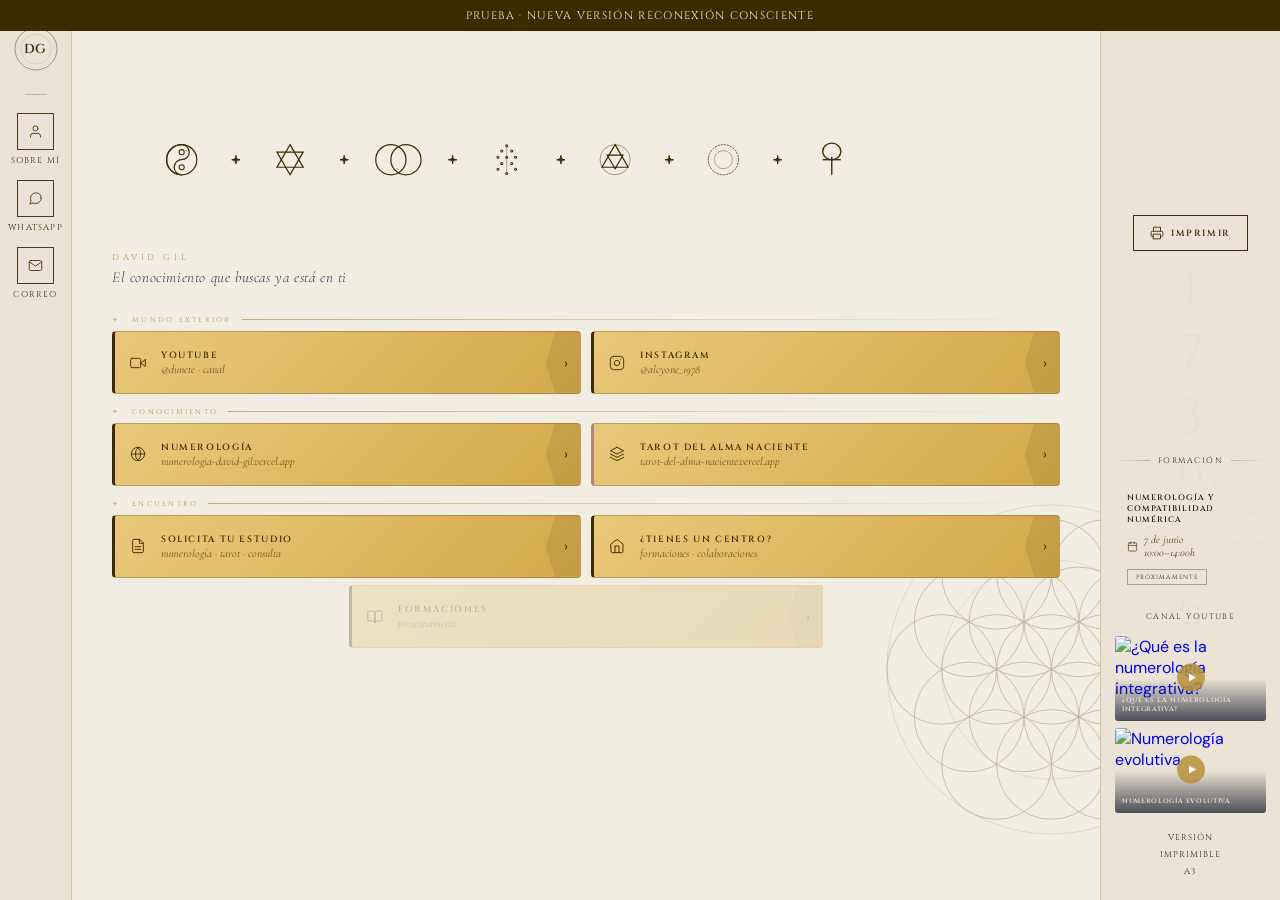
==== index.html @ 05818661 "test: validar flujo local y preview de Vercel Co-authored-by: Cursor <cursoragent@cursor.com>" ====
<!DOCTYPE html>
<html lang="es">
<head>
<meta charset="UTF-8">
<meta name="viewport" content="width=device-width, initial-scale=1.0">
<title>Reconexión Consciente · David Gil</title>
<link rel="preconnect" href="https://fonts.googleapis.com">
<link rel="preconnect" href="https://fonts.gstatic.com" crossorigin>
<link href="https://fonts.googleapis.com/css2?family=Cormorant+Garamond:ital,wght@0,300;0,400;1,300;1,400&family=Cinzel:wght@400;600&family=DM+Sans:wght@300;400&display=swap" rel="stylesheet">
<style>
*,*::before,*::after{box-sizing:border-box;margin:0;padding:0;}

:root{
  --bg:        #F2EDE3;
  --bg-side:   #EBE4D6;
  --ink:       #161C2D;
  --ink-mid:   #2A3350;
  --ink-dim:   #5A6080;
  --gold:      #B8923A;
  --strip-gold-bg: #C9A96E;
  --strip-gold-dark: #A07830;
  --strip-cream: #F5EDD8;
  --gold-lt:   #C9A96E;
  --gold-pale: rgba(184,146,58,0.13);
  --divider:   rgba(184,146,58,0.22);
  --divider-md:rgba(184,146,58,0.38);
}

/* ── PRINT ── */
@media print{
  @page { size: A3 landscape; margin: 15mm; }
  .no-print{display:none!important;}
  .print-only{display:none!important;}
  html,body{overflow:visible;height:auto;background:#F2EDE3;-webkit-print-color-adjust:exact;print-color-adjust:exact;}

  /* Show full layout */
  .layout{
    display:grid!important;
    grid-template-columns:60px 1fr 180px!important;
    height:auto!important;
    overflow:visible!important;
  }

  /* Sidebar: minimal */
  .sidebar{
    display:flex!important;
    background:#EBE4D6!important;
    border-right:1px solid rgba(184,146,58,0.35)!important;
    padding:16px 0!important;
  }
  .sb-lbl{display:none!important;}

  /* Main: visible */
  .main{overflow:visible!important;display:flex!important;}
  .strips-view{height:auto!important;overflow:visible!important;padding:16px 20px!important;}

  /* Strips: show as grid */
  .strips-grid{display:grid!important;grid-template-columns:1fr 1fr!important;}
  .strip{opacity:1!important;transform:none!important;height:56px!important;-webkit-print-color-adjust:exact!important;print-color-adjust:exact!important;}
  .strip.inactive{opacity:.3!important;}
  .s-title{font-size:8px!important;letter-spacing:.15em!important;}
  .s-sub{font-size:10px!important;}
  .intro-tag{font-size:7px!important;}
  .intro-phrase{font-size:12px!important;}
  .group-label{font-size:6px!important;}

  /* Right col: show with QR */
  .right-col{
    display:flex!important;
    background:#EBE4D6!important;
    border-left:1px solid rgba(184,146,58,0.35)!important;
    flex-direction:column!important;
    align-items:center!important;
    padding:20px 14px!important;
  }
  .right-col::before{
    content:'ESCANEA';
    font-family:'Cinzel',serif;
    font-size:7px;letter-spacing:.3em;
    text-transform:uppercase;color:#9A7B3F;
    margin-bottom:12px;
    display:block;
  }
  .right-col .btn-print{display:none!important;}
  .right-col .right-note{display:block!important;}
  .right-col .right-nums{display:none!important;}
  .qr-print{display:flex!important;}

  /* QR: inject via right-col::after won't work, use a hidden element */
  .qr-print{
    display:flex!important;
    flex-direction:column;
    align-items:center;
    gap:8px;
  }

  /* Panels hidden */
  .inner-panel{display:none!important;}
  .modal-overlay{display:none!important;}
  .tree-bg{display:none!important;}
}
@media screen{.print-only{display:none!important;}}

html,body{width:100%;height:100vh;overflow:hidden;background:var(--bg);font-family:'DM Sans',sans-serif;color:var(--ink);}

/* ── LAYOUT: sidebar | main | right ── */
.layout{display:grid;grid-template-columns:72px 1fr 180px;height:100vh;position:relative;overflow:hidden;}

/* ── TREE OF LIFE ── */
.tree-bg{position:absolute;inset:0;display:flex;align-items:center;justify-content:center;pointer-events:none;z-index:0;animation:breathe 9s ease-in-out infinite;overflow:hidden;}
@keyframes breathe{0%,100%{opacity:1;transform:scale(1);}50%{opacity:.65;transform:scale(1.012);}}

/* ── SIDEBAR ── */
.sidebar{background:var(--bg-side);border-right:1px solid var(--divider-md);display:flex;flex-direction:column;align-items:center;padding:26px 0 20px;z-index:10;position:relative;}
.logo-ring{width:46px;height:46px;position:relative;margin-bottom:22px;flex-shrink:0;animation:pulse 5s ease-in-out infinite;}
@keyframes pulse{0%,100%{transform:scale(1);}50%{transform:scale(1.03);}}
.logo-ring svg{position:absolute;inset:0;width:100%;height:100%;}
.logo-letter{position:absolute;inset:0;display:flex;align-items:center;justify-content:center;font-family:'Cinzel',serif;font-size:13px;font-weight:600;color:#3D2B00;letter-spacing:.06em;}
.sb-rule{width:22px;height:1px;background:#3D2B00;opacity:.25;margin-bottom:18px;}
.sb-item{display:flex;flex-direction:column;align-items:center;gap:5px;margin-bottom:14px;}
.sb-btn{width:37px;height:37px;border:1px solid #3D2B00;opacity:.9;background:transparent;display:flex;align-items:center;justify-content:center;cursor:pointer;transition:border-color .3s,background .3s;text-decoration:none;}
.sb-btn:hover,.sb-btn.active{border-color:#3D2B00;background:rgba(61,43,0,0.08);opacity:1;}
.sb-btn svg{width:15px;height:15px;stroke:#3D2B00;fill:none;stroke-width:1.5;stroke-linecap:round;stroke-linejoin:round;}
.sb-lbl{font-family:'Cinzel',serif;font-size:8.5px;letter-spacing:.14em;text-transform:uppercase;color:#3D2B00;text-align:center;}

/* ── MAIN ── */
.main{position:relative;overflow:hidden;display:flex;flex-direction:column;z-index:2;}

/* ── STRIPS VIEW ── */
.strips-view{
  display:flex;flex-direction:column;
  padding:clamp(12px,2vh,24px) clamp(20px,4%,40px);
  height:100%;justify-content:center;
}

.intro{margin-bottom:clamp(10px,1.8vh,20px);}
.intro-tag{font-family:'Cinzel',serif;font-size:8.5px;font-weight:400;letter-spacing:.42em;text-transform:uppercase;color:var(--gold);margin-bottom:5px;display:block;}
.intro-phrase{font-family:'Cormorant Garamond',serif;font-style:italic;font-weight:300;font-size:15px;letter-spacing:.04em;color:var(--ink-mid);}

.group-label{
  font-family:'Cinzel',serif;font-size:7px;font-weight:400;
  letter-spacing:.32em;text-transform:uppercase;color:var(--gold);
  margin-bottom:clamp(4px,0.7vh,8px);
  margin-top:clamp(8px,1.4vh,16px);
  display:flex;align-items:center;gap:10px;
}
.group-label::after{content:'';flex:1;height:1px;background:linear-gradient(to right,var(--gold-lt),transparent);}
.group-label::before{content:'✦';font-size:7px;color:var(--gold);opacity:0.6;margin-right:2px;}
.group-label:first-of-type{margin-top:0;}

/* ── 2-COLUMN GRID OF STRIPS ── */
.strips-grid{
  display:grid;
  grid-template-columns:1fr 1fr;
  gap:clamp(5px,0.8vh,9px) clamp(6px,0.8vw,12px);
}
/* Formaciones: centered solo */
.strips-grid .strip.solo{
  grid-column:1 / -1;
  max-width:50%;
  margin:0 auto;
  width:100%;
}

.strip{
  display:flex;align-items:center;
  background:linear-gradient(135deg,#E8C97A,#D4A84A);
  border:1.5px solid rgba(61,43,0,0.25);
  border-left:3px solid #3D2B00;
  border-radius:4px;
  height:clamp(52px,7vh,68px);
  cursor:pointer;
  position:relative;overflow:hidden;
  text-decoration:none;color:inherit;
  transition:background .32s cubic-bezier(0.16,1,0.3,1),border-left-color .32s,box-shadow .32s;
  opacity:0;transform:translateY(7px);
}
.strip.visible{animation:strip-in .48s cubic-bezier(0.16,1,0.3,1) forwards;}
@keyframes strip-in{to{opacity:1;transform:translateY(0);}}
.strip::before{content:'';position:absolute;inset:0;background:radial-gradient(ellipse at 0% 50%,rgba(184,146,58,0.1) 0%,transparent 55%);opacity:0;transition:opacity .32s;}
.strip:hover::before{opacity:1;}
.strip:hover{background:#E3DAC8;border-left-color:rgba(255,255,255,0.6);box-shadow:-2px 0 12px rgba(184,146,58,0.35),0 3px 10px rgba(22,28,45,0.12);}
.strip.tarot-strip{border-left-color:rgba(130,90,180,0.45);}
.strip.tarot-strip:hover{border-left-color:rgba(150,100,200,0.85);box-shadow:-2px 0 12px rgba(130,90,180,0.15);}
.strip.inactive{opacity:.28!important;pointer-events:none;transform:none!important;}

.s-ico{width:46px;flex-shrink:0;display:flex;align-items:center;justify-content:center;z-index:1;}
.s-ico svg{width:16px;height:16px;stroke:#3D2B00;fill:none;stroke-width:1.4;stroke-linecap:round;stroke-linejoin:round;transition:transform .32s cubic-bezier(0.16,1,0.3,1);}
.strip:hover .s-ico svg{transform:scale(1.1);}
.s-body{flex:1;padding:0 8px 0 0;min-width:0;z-index:1;}
.s-title{font-family:'Cinzel',serif;font-size:9px;font-weight:600;letter-spacing:.18em;text-transform:uppercase;color:#3D2B00;white-space:nowrap;overflow:hidden;text-overflow:ellipsis;transition:letter-spacing .32s,color .32s;}
.strip:hover .s-title{letter-spacing:.23em;color:#3D2B00;}
.s-sub{font-family:'Cormorant Garamond',serif;font-style:italic;font-size:11.5px;color:rgba(61,43,0,0.72);margin-top:1px;white-space:nowrap;overflow:hidden;text-overflow:ellipsis;transition:color .32s;}
.strip:hover .s-sub{color:rgba(61,43,0,0.88);}
.s-arrow{width:34px;flex-shrink:0;height:100%;background:rgba(61,43,0,0.1);clip-path:polygon(9px 0%,100% 0%,100% 100%,9px 100%,0% 50%);display:flex;align-items:center;justify-content:center;transition:background .32s;z-index:1;}
.strip:hover .s-arrow{background:rgba(61,43,0,0.2);}
.s-arrow span{font-size:14px;color:#3D2B00;margin-left:6px;line-height:1;transition:transform .32s cubic-bezier(0.16,1,0.3,1);}
.strip:hover .s-arrow span{transform:translateX(3px);color:#3D2B00;}

/* ── INNER PANELS ── */
.inner-panel{position:absolute;inset:0;background:var(--bg);display:none;flex-direction:column;padding:30px clamp(20px,4%,40px) 26px;overflow:hidden;z-index:5;}
.inner-panel.visible{display:flex;animation:panel-in .36s cubic-bezier(0.16,1,0.3,1) forwards;}
@keyframes panel-in{from{opacity:0;transform:translateX(10px);}to{opacity:1;transform:translateX(0);}}
.panel-header{display:flex;align-items:center;gap:16px;margin-bottom:24px;flex-shrink:0;}
.btn-back{display:flex;align-items:center;gap:8px;border:1px solid var(--divider-md);background:transparent;padding:8px 18px;cursor:pointer;color:var(--gold);font-family:'Cinzel',serif;font-size:8px;font-weight:600;letter-spacing:.24em;text-transform:uppercase;transition:background .25s,border-color .25s;}
.btn-back:hover{background:var(--gold-pale);border-color:var(--gold);}
.btn-back svg{width:13px;height:13px;stroke:var(--gold);fill:none;stroke-width:1.8;stroke-linecap:round;stroke-linejoin:round;}
.panel-title{font-family:'Cormorant Garamond',serif;font-weight:300;font-style:italic;font-size:1.7rem;color:var(--ink);}
.panel-body{flex:1;overflow:hidden;display:flex;flex-direction:column;}
.sobre-text{font-family:'DM Sans',sans-serif;font-size:15px;line-height:1.85;font-weight:300;color:var(--ink-mid);}
.sobre-text em{color:var(--gold);font-style:italic;}
.sobre-sep{display:block;text-align:center;color:var(--gold);letter-spacing:.5em;margin:.9rem 0;font-size:.85rem;}

/* FORMS */
.form-grid{display:grid;grid-template-columns:1fr 1fr;gap:11px 18px;flex:1;}
.form-group{display:flex;flex-direction:column;gap:5px;}
.form-group.full{grid-column:1/-1;}
.form-label{font-family:'Cinzel',serif;font-size:7.5px;font-weight:600;letter-spacing:.26em;text-transform:uppercase;color:var(--ink-dim);}
.form-input,.form-textarea,.form-select{background:var(--bg-side);border:1px solid var(--divider-md);color:var(--ink);font-family:'Cormorant Garamond',serif;font-style:italic;font-size:15px;padding:10px 13px;outline:none;transition:border-color .25s,background .25s;resize:none;width:100%;border-radius:0;-webkit-appearance:none;}
.form-input:focus,.form-textarea:focus,.form-select:focus{border-color:var(--gold);background:#fff;}
.form-input::placeholder,.form-textarea::placeholder{color:var(--ink-dim);opacity:.6;font-style:italic;}
.form-textarea{height:68px;}
.form-select option{background:var(--bg-side);color:var(--ink);}
.form-actions{display:flex;align-items:center;justify-content:flex-end;padding-top:13px;flex-shrink:0;border-top:1px solid var(--divider);margin-top:4px;}
.btn-send{background:linear-gradient(135deg,#9A7B3F,#C9A96E);color:#fff;border:none;padding:11px 32px;font-family:'Cinzel',serif;font-size:8.5px;font-weight:600;letter-spacing:.3em;text-transform:uppercase;cursor:pointer;transition:opacity .25s,box-shadow .25s;}
.btn-send:hover{opacity:.88;box-shadow:0 4px 18px rgba(184,146,58,0.28);}
.btn-send:disabled{opacity:.35;cursor:not-allowed;}
.success-msg{display:none;flex-direction:column;align-items:center;justify-content:center;flex:1;gap:18px;text-align:center;}
.success-msg.visible{display:flex;}
.success-icon{width:54px;height:54px;border:1px solid var(--divider-md);border-radius:50%;display:flex;align-items:center;justify-content:center;}
.success-icon svg{width:22px;height:22px;stroke:var(--gold);fill:none;stroke-width:1.4;stroke-linecap:round;stroke-linejoin:round;}
.success-title{font-family:'Cormorant Garamond',serif;font-weight:300;font-size:1.7rem;color:var(--ink);}
.success-sub{font-family:'DM Sans',sans-serif;font-weight:300;font-size:15px;color:var(--ink-mid);line-height:1.75;}

/* MODAL */
.modal-overlay{position:absolute;inset:0;background:rgba(22,28,45,0.4);display:none;align-items:center;justify-content:center;z-index:100;}
.modal-overlay.visible{display:flex;}
.modal-box{background:var(--bg);border:1px solid var(--divider-md);padding:32px 36px;max-width:360px;width:90%;display:flex;flex-direction:column;gap:22px;text-align:center;box-shadow:0 8px 40px rgba(22,28,45,0.12);}
.modal-text{font-family:'Cormorant Garamond',serif;font-style:italic;font-size:1.15rem;color:var(--ink);line-height:1.75;}
.modal-actions{display:flex;gap:10px;justify-content:center;}
.modal-btn{padding:9px 24px;font-family:'Cinzel',serif;font-size:8px;font-weight:600;letter-spacing:.22em;text-transform:uppercase;cursor:pointer;border:1px solid var(--divider-md);background:transparent;color:var(--gold);transition:background .2s;}
.modal-btn:hover{background:var(--gold-pale);}
.modal-btn.confirm{background:linear-gradient(135deg,#9A7B3F,#C9A96E);color:#fff;border-color:transparent;}
.modal-btn.confirm:hover{opacity:.85;}

/* ── RIGHT COL — screen: print button only, no QR ── */
.right-col{
  border-left:1px solid var(--divider-md);
  background:var(--bg-side);
  display:flex;flex-direction:column;align-items:center;
  padding:26px 14px 20px;
  position:relative;overflow:hidden;z-index:2;
}
.right-nums{position:absolute;inset:0;display:flex;flex-direction:column;align-items:center;justify-content:center;gap:14px;pointer-events:none;}
.rn{font-family:'Cinzel',serif;font-size:50px;font-weight:400;color:rgba(184,146,58,0.05);line-height:1;}
.btn-print{
  display:flex;align-items:center;gap:7px;
  border:1px solid #3D2B00;background:transparent;
  padding:10px 16px;cursor:pointer;
  color:#3D2B00;font-family:'Cinzel',serif;
  font-size:9px;font-weight:600;letter-spacing:.18em;text-transform:uppercase;
  transition:background .25s,border-color .25s;
  margin-top:auto;margin-bottom:auto;
}
.btn-print:hover{background:rgba(61,43,0,0.08);border-color:#3D2B00;}
.btn-print svg{width:14px;height:14px;stroke:#3D2B00;fill:none;stroke-width:1.5;stroke-linecap:round;stroke-linejoin:round;}
.right-note{font-family:'Cinzel',serif;font-size:8.5px;letter-spacing:.12em;text-transform:uppercase;color:#3D2B00;text-align:center;line-height:2;z-index:1;margin-top:16px;}
.rc-divider{width:100%;position:relative;display:flex;align-items:center;justify-content:center;margin:14px 0;flex-shrink:0;z-index:1;}
.rc-divider::before{content:'';position:absolute;left:0;right:0;top:50%;height:0.5px;background:linear-gradient(to right,transparent,#3D2B00,#3D2B00,transparent);opacity:.35;}
.rc-divider span{font-family:'Cinzel',serif;font-size:8px;letter-spacing:.18em;text-transform:uppercase;color:#3D2B00;background:var(--bg-side);padding:0 8px;position:relative;z-index:1;}

/* Formation card */
.formation-card{width:100%;z-index:1;flex-shrink:0;}
.formation-label{font-family:'Cinzel',serif;font-size:8.5px;letter-spacing:.2em;text-transform:uppercase;color:var(--gold);margin-bottom:8px;display:block;}
.formation-inner{background:var(--bg-side);border-radius:3px;padding:12px;position:relative;overflow:hidden;}
.formation-inner::before{content:'';position:absolute;top:-20px;right:-20px;width:80px;height:80px;border-radius:50%;border:1px solid rgba(255,255,255,0.2);}
.formation-inner::after{content:'';position:absolute;top:-10px;right:-10px;width:50px;height:50px;border-radius:50%;border:0.5px solid rgba(255,255,255,0.15);}
.formation-title{font-family:'Cinzel',serif;font-size:8px;font-weight:600;letter-spacing:.12em;text-transform:uppercase;color:#2A1F0A;line-height:1.4;margin-bottom:8px;}
.formation-date{display:flex;align-items:center;gap:6px;margin-bottom:3px;}
.formation-date svg{width:11px;height:11px;stroke:#5A3A00;fill:none;stroke-width:1.5;stroke-linecap:round;stroke-linejoin:round;flex-shrink:0;}
.formation-date span{font-family:'Cormorant Garamond',serif;font-style:italic;font-size:11px;color:#5A3A00;}
.formation-badge{display:inline-block;margin-top:7px;font-family:'Cinzel',serif;font-size:6px;letter-spacing:.18em;text-transform:uppercase;color:#2A1F0A;border:0.5px solid rgba(42,31,10,0.35);padding:3px 8px;}

/* YouTube carousel */
.yt-section{width:100%;z-index:1;flex-shrink:0;}
.yt-label{font-family:'Cinzel',serif;font-size:8.5px;letter-spacing:.2em;text-transform:uppercase;color:var(--gold);margin-bottom:8px;display:block;}
.yt-carousel{display:flex;flex-direction:column;gap:7px;}
.yt-card{position:relative;cursor:pointer;border-radius:3px;overflow:hidden;text-decoration:none;display:block;flex-shrink:0;}
.yt-thumb{width:100%;aspect-ratio:16/9;object-fit:cover;display:block;transition:transform .4s ease,opacity .4s ease;}
.yt-card:hover .yt-thumb{transform:scale(1.03);opacity:.9;}
.yt-overlay{position:absolute;inset:0;background:linear-gradient(to top,rgba(22,28,45,0.75) 0%,transparent 50%);display:flex;flex-direction:column;justify-content:flex-end;padding:7px;}
.yt-play{position:absolute;top:50%;left:50%;transform:translate(-50%,-55%);width:28px;height:28px;background:rgba(184,146,58,0.85);border-radius:50%;display:flex;align-items:center;justify-content:center;transition:background .3s;}
.yt-card:hover .yt-play{background:rgba(184,146,58,1);}
.yt-play svg{width:10px;height:10px;fill:#fff;margin-left:2px;}
.yt-title{font-family:'Cinzel',serif;font-size:6.5px;font-weight:600;letter-spacing:.1em;text-transform:uppercase;color:#F0E8D8;line-height:1.4;}
.yt-card{animation:yt-fade .5s ease;}
@keyframes yt-fade{from{opacity:0;transform:translateY(4px);}to{opacity:1;transform:translateY(0);}}

/* ── MOBILE TOPBAR ── */
.topbar{display:none;align-items:center;justify-content:space-between;background:var(--bg-side);border-bottom:1px solid var(--divider-md);padding:0 18px;height:68px;flex-shrink:0;z-index:20;width:100%;}
.topbar-logo{width:44px;height:44px;border-radius:50%;border:1px solid var(--gold);display:flex;align-items:center;justify-content:center;position:relative;flex-shrink:0;}
.topbar-logo::before{content:'';position:absolute;inset:4px;border-radius:50%;border:.5px solid rgba(184,146,58,0.3);}
.topbar-logo span{font-family:'Cinzel',serif;font-size:14px;font-weight:600;color:var(--gold);letter-spacing:.06em;position:relative;z-index:1;}
.topbar-icons{display:flex;align-items:center;gap:8px;}
.topbar-btn{display:flex;flex-direction:column;align-items:center;gap:4px;text-decoration:none;background:none;border:none;cursor:pointer;padding:0;}
.topbar-btn-inner{width:46px;height:46px;border:1px solid var(--divider-md);display:flex;align-items:center;justify-content:center;transition:border-color .25s,background .25s;}
.topbar-btn:active .topbar-btn-inner,.topbar-btn.active .topbar-btn-inner{border-color:var(--gold);background:var(--gold-pale);}
.topbar-btn svg{width:20px;height:20px;stroke:var(--gold);fill:none;stroke-width:1.4;stroke-linecap:round;stroke-linejoin:round;}
.topbar-btn-lbl{font-family:'Cinzel',serif;font-size:9px;letter-spacing:.12em;text-transform:uppercase;color:#3D2B00;}

/* ── MOBILE ── */
@media(max-width:768px){
  html,body{height:auto;overflow:auto;}
  .layout{display:flex;flex-direction:column;height:auto;min-height:100dvh;}
  .sidebar{display:none;}
  .right-col{display:none;}
  .topbar{display:flex;}

  .main{flex:1;min-height:0;overflow:visible;}

  .strips-view{
    padding:16px 16px 20px;
    justify-content:flex-start;
    overflow:visible;
    height:auto;
  }
  .intro{margin-bottom:14px;}
  .intro-tag{font-size:9px;}
  .intro-phrase{font-size:16px;}
  .group-label{font-size:8px;margin-top:14px;margin-bottom:6px;}
  .strips-grid{grid-template-columns:1fr;gap:7px;}
  .strips-grid .strip.solo{grid-column:1;max-width:100%;margin:0;}
  .strip{height:68px;}
  .s-ico{width:52px;}
  .s-ico svg{width:19px;height:19px;}
  .s-title{font-size:11px;letter-spacing:.15em;}
  .s-sub{font-size:13.5px;}
  .s-arrow{width:40px;}
  .s-arrow span{font-size:16px;}

  /* Mobile sections below strips */
  .mobile-sections{
    display:flex;
    flex-direction:column;
    padding:0 16px 32px;
    gap:0;
  }

  .mobile-rc-divider{
    width:100%;position:relative;
    display:flex;align-items:center;justify-content:center;
    margin:20px 0 14px;flex-shrink:0;
  }
  .mobile-rc-divider::before{
    content:'';position:absolute;left:0;right:0;top:50%;height:0.5px;
    background:linear-gradient(to right,transparent,var(--gold-lt),var(--gold),var(--gold-lt),transparent);
  }
  .mobile-rc-divider span{
    font-family:'Cinzel',serif;font-size:7px;letter-spacing:.22em;
    text-transform:uppercase;color:var(--gold);
    background:var(--bg);padding:0 10px;position:relative;z-index:1;
  }

  /* Formation card mobile */
  .mobile-formation .formation-inner{border-radius:4px;padding:14px 16px;}
  .mobile-formation .formation-title{font-size:9.5px;letter-spacing:.1em;margin-bottom:10px;}
  .mobile-formation .formation-date span{font-size:13px;}
  .mobile-formation .formation-badge{font-size:7px;padding:4px 10px;margin-top:8px;}

  /* YouTube carousel mobile: 2 side by side */
  .mobile-yt .yt-carousel{
    display:grid;
    grid-template-columns:1fr 1fr;
    gap:8px;
  }
  .mobile-yt .yt-title{font-size:7px;}

  /* Inner panels */
  .inner-panel{padding:20px 16px 16px;position:fixed;inset:0;z-index:50;overflow-y:auto;}
  .panel-title{font-size:1.5rem;}
  .btn-back{padding:9px 16px;font-size:8px;}
  .sobre-text{font-size:15px;}
  .form-grid{grid-template-columns:1fr;gap:10px 0;}
  .form-group.full{grid-column:1;}
  .form-input,.form-textarea,.form-select{font-size:16px;padding:11px 13px;}
  .form-textarea{height:64px;}
  .form-label{font-size:8.5px;}
  .form-actions{justify-content:stretch;}
  .btn-send{width:100%;padding:13px;font-size:9.5px;}
  .success-title{font-size:1.4rem;}
  .success-sub{font-size:15px;}
  .modal-overlay{position:fixed;}
  .modal-text{font-size:1.1rem;}
  .modal-btn{font-size:8.5px;}
}

@media(max-width:380px){
  .topbar{height:62px;padding:0 14px;}
  .topbar-logo{width:40px;height:40px;}
  .topbar-btn-inner{width:42px;height:42px;}
  .topbar-btn svg{width:18px;height:18px;}
  .topbar-btn-lbl{font-size:8px;}
  .mobile-yt .yt-carousel{grid-template-columns:1fr;}
}
  .topbar-logo{width:40px;height:40px;}
  .topbar-btn-inner{width:42px;height:42px;}
  .topbar-btn svg{width:18px;height:18px;}
  .topbar-btn-lbl{font-size:8px;}
}
</style>
</head>
<body>

<div class="no-print" style="position:fixed;top:0;left:0;right:0;z-index:9999;background:#3D2B00;color:#F5EDD8;text-align:center;padding:8px 12px;font-family:'Cinzel',serif;font-size:11px;letter-spacing:.12em;">PRUEBA · NUEVA VERSIÓN RECONEXIÓN CONSCIENTE</div>

<div class="layout">

  <!-- FLOR DE LA VIDA -->
  <div class="tree-bg no-print" aria-hidden="true">
    <svg width="100%" height="100%" viewBox="0 0 1400 800"
      fill="none" xmlns="http://www.w3.org/2000/svg"
      style="opacity:.28;animation:breathe 9s ease-in-out infinite;position:absolute;inset:0;">
    <g transform="translate(1150, 640)">
      <circle cx="0.00" cy="0.00" r="60" fill="none" stroke="#3D2B00" stroke-width="0.9" />
    <circle cx="60.00" cy="0.00" r="60" fill="none" stroke="#3D2B00" stroke-width="0.9" />
    <circle cx="30.00" cy="51.96" r="60" fill="none" stroke="#3D2B00" stroke-width="0.9" />
    <circle cx="-30.00" cy="51.96" r="60" fill="none" stroke="#3D2B00" stroke-width="0.9" />
    <circle cx="-60.00" cy="0.00" r="60" fill="none" stroke="#3D2B00" stroke-width="0.9" />
    <circle cx="-30.00" cy="-51.96" r="60" fill="none" stroke="#3D2B00" stroke-width="0.9" />
    <circle cx="30.00" cy="-51.96" r="60" fill="none" stroke="#3D2B00" stroke-width="0.9" />
    <circle cx="120.00" cy="0.00" r="60" fill="none" stroke="#3D2B00" stroke-width="0.9" />
    <circle cx="90.00" cy="51.96" r="60" fill="none" stroke="#3D2B00" stroke-width="0.9" />
    <circle cx="60.00" cy="103.92" r="60" fill="none" stroke="#3D2B00" stroke-width="0.9" />
    <circle cx="0.00" cy="103.92" r="60" fill="none" stroke="#3D2B00" stroke-width="0.9" />
    <circle cx="-60.00" cy="103.92" r="60" fill="none" stroke="#3D2B00" stroke-width="0.9" />
    <circle cx="-90.00" cy="51.96" r="60" fill="none" stroke="#3D2B00" stroke-width="0.9" />
    <circle cx="-120.00" cy="0.00" r="60" fill="none" stroke="#3D2B00" stroke-width="0.9" />
    <circle cx="-90.00" cy="-51.96" r="60" fill="none" stroke="#3D2B00" stroke-width="0.9" />
    <circle cx="-60.00" cy="-103.92" r="60" fill="none" stroke="#3D2B00" stroke-width="0.9" />
    <circle cx="-0.00" cy="-103.92" r="60" fill="none" stroke="#3D2B00" stroke-width="0.9" />
    <circle cx="60.00" cy="-103.92" r="60" fill="none" stroke="#3D2B00" stroke-width="0.9" />
    <circle cx="90.00" cy="-51.96" r="60" fill="none" stroke="#3D2B00" stroke-width="0.9" />
      <circle cx="0.00" cy="0.00" r="180" fill="none" stroke="#3D2B00" stroke-width="0.9" stroke-width="0.5" opacity="0.5"/>
      <circle cx="0.00" cy="0.00" r="120" fill="none" stroke="#3D2B00" stroke-width="0.9" stroke-width="0.4" opacity="0.4"/>
    </g>
  </svg>
    <svg width="100%" height="100%" viewBox="0 0 1400 800"
      fill="none" xmlns="http://www.w3.org/2000/svg"
      style="opacity:1;position:absolute;inset:0;pointer-events:none;animation:breathe 9s ease-in-out infinite;">
    <!-- Top row only -->
    
    <g transform="scale(0.75) translate(165, 58)">
    <!-- Top row -->
    <g transform="translate(100,52)">
      <circle cx="0" cy="0" r="22" fill="none" stroke="#3D2B00" stroke-width="1.8"/>
      <path d="M 0,-22 A 11.0,11.0 0 0,1 0,0 A 11.0,11.0 0 0,0 0,22 A 22,22 0 0,1 0,-22" fill="none" stroke="#3D2B00" stroke-width="1.8"/>
      <circle cx="0" cy="-11.0" r="3.7" fill="none" stroke="#3D2B00" stroke-width="1.5"/>
      <circle cx="0" cy="11.0" r="3.7" fill="none" stroke="#3D2B00" stroke-width="1.5"/>
    </g><line x1="179.0" y1="46.0" x2="179.0" y2="58.0" stroke="#3D2B00" stroke-width="1.8"/><line x1="181.3" y1="49.7" x2="176.7" y2="54.3" stroke="#3D2B00" stroke-width="1.3"/><line x1="185.0" y1="52.0" x2="173.0" y2="52.0" stroke="#3D2B00" stroke-width="1.8"/><line x1="181.3" y1="54.3" x2="176.7" y2="49.7" stroke="#3D2B00" stroke-width="1.3"/><line x1="179.0" y1="58.0" x2="179.0" y2="46.0" stroke="#3D2B00" stroke-width="1.8"/><line x1="176.7" y1="54.3" x2="181.3" y2="49.7" stroke="#3D2B00" stroke-width="1.3"/><line x1="173.0" y1="52.0" x2="185.0" y2="52.0" stroke="#3D2B00" stroke-width="1.8"/><line x1="176.7" y1="49.7" x2="181.3" y2="54.3" stroke="#3D2B00" stroke-width="1.3"/><path d="M 258.0,30.0 L 277.1,63.0 L 238.9,63.0 Z" fill="none" stroke="#3D2B00" stroke-width="1.8"/><path d="M 258.0,74.0 L 238.9,41.0 L 277.1,41.0 Z" fill="none" stroke="#3D2B00" stroke-width="1.8"/><line x1="337.0" y1="46.0" x2="337.0" y2="58.0" stroke="#3D2B00" stroke-width="1.8"/><line x1="339.3" y1="49.7" x2="334.7" y2="54.3" stroke="#3D2B00" stroke-width="1.3"/><line x1="343.0" y1="52.0" x2="331.0" y2="52.0" stroke="#3D2B00" stroke-width="1.8"/><line x1="339.3" y1="54.3" x2="334.7" y2="49.7" stroke="#3D2B00" stroke-width="1.3"/><line x1="337.0" y1="58.0" x2="337.0" y2="46.0" stroke="#3D2B00" stroke-width="1.8"/><line x1="334.7" y1="54.3" x2="339.3" y2="49.7" stroke="#3D2B00" stroke-width="1.3"/><line x1="331.0" y1="52.0" x2="343.0" y2="52.0" stroke="#3D2B00" stroke-width="1.8"/><line x1="334.7" y1="49.7" x2="339.3" y2="54.3" stroke="#3D2B00" stroke-width="1.3"/><circle cx="405.0" cy="52" r="22" fill="none" stroke="#3D2B00" stroke-width="1.8"/>
    <circle cx="427.0" cy="52" r="22" fill="none" stroke="#3D2B00" stroke-width="1.8"/><line x1="495.0" y1="46.0" x2="495.0" y2="58.0" stroke="#3D2B00" stroke-width="1.8"/><line x1="497.3" y1="49.7" x2="492.7" y2="54.3" stroke="#3D2B00" stroke-width="1.3"/><line x1="501.0" y1="52.0" x2="489.0" y2="52.0" stroke="#3D2B00" stroke-width="1.8"/><line x1="497.3" y1="54.3" x2="492.7" y2="49.7" stroke="#3D2B00" stroke-width="1.3"/><line x1="495.0" y1="58.0" x2="495.0" y2="46.0" stroke="#3D2B00" stroke-width="1.8"/><line x1="492.7" y1="54.3" x2="497.3" y2="49.7" stroke="#3D2B00" stroke-width="1.3"/><line x1="489.0" y1="52.0" x2="501.0" y2="52.0" stroke="#3D2B00" stroke-width="1.8"/><line x1="492.7" y1="49.7" x2="497.3" y2="54.3" stroke="#3D2B00" stroke-width="1.3"/><circle cx="574.0" cy="31.8" r="1.5" fill="none" stroke="#3D2B00" stroke-width="1.5"/><circle cx="566.7" cy="39.2" r="1.5" fill="none" stroke="#3D2B00" stroke-width="1.5"/><circle cx="581.3" cy="39.2" r="1.5" fill="none" stroke="#3D2B00" stroke-width="1.5"/><circle cx="561.2" cy="48.3" r="1.5" fill="none" stroke="#3D2B00" stroke-width="1.5"/><circle cx="574.0" cy="48.3" r="1.5" fill="none" stroke="#3D2B00" stroke-width="1.5"/><circle cx="586.8" cy="48.3" r="1.5" fill="none" stroke="#3D2B00" stroke-width="1.5"/><circle cx="566.7" cy="57.5" r="1.5" fill="none" stroke="#3D2B00" stroke-width="1.5"/><circle cx="581.3" cy="57.5" r="1.5" fill="none" stroke="#3D2B00" stroke-width="1.5"/><circle cx="561.2" cy="65.9" r="1.5" fill="none" stroke="#3D2B00" stroke-width="1.5"/><circle cx="586.8" cy="65.9" r="1.5" fill="none" stroke="#3D2B00" stroke-width="1.5"/><circle cx="574.0" cy="72.2" r="1.5" fill="none" stroke="#3D2B00" stroke-width="1.5"/><line x1="574" y1="31.8" x2="574" y2="72.2" stroke="#3D2B00" stroke-width="1.1" opacity="0.5"/><line x1="653.0" y1="46.0" x2="653.0" y2="58.0" stroke="#3D2B00" stroke-width="1.8"/><line x1="655.3" y1="49.7" x2="650.7" y2="54.3" stroke="#3D2B00" stroke-width="1.3"/><line x1="659.0" y1="52.0" x2="647.0" y2="52.0" stroke="#3D2B00" stroke-width="1.8"/><line x1="655.3" y1="54.3" x2="650.7" y2="49.7" stroke="#3D2B00" stroke-width="1.3"/><line x1="653.0" y1="58.0" x2="653.0" y2="46.0" stroke="#3D2B00" stroke-width="1.8"/><line x1="650.7" y1="54.3" x2="655.3" y2="49.7" stroke="#3D2B00" stroke-width="1.3"/><line x1="647.0" y1="52.0" x2="659.0" y2="52.0" stroke="#3D2B00" stroke-width="1.8"/><line x1="650.7" y1="49.7" x2="655.3" y2="54.3" stroke="#3D2B00" stroke-width="1.3"/><path d="M 732.0,30.0 L 751.1,63.0 L 712.9,63.0 Z" fill="none" stroke="#3D2B00" stroke-width="1.8"/><path d="M 732.0,65.2 L 720.6,45.4 L 743.4,45.4 Z" fill="none" stroke="#3D2B00" stroke-width="1.8"/><circle cx="732" cy="52" r="22" fill="none" stroke="#3D2B00" stroke-width="1.3" opacity="0.5"/><line x1="811.0" y1="46.0" x2="811.0" y2="58.0" stroke="#3D2B00" stroke-width="1.8"/><line x1="813.3" y1="49.7" x2="808.7" y2="54.3" stroke="#3D2B00" stroke-width="1.3"/><line x1="817.0" y1="52.0" x2="805.0" y2="52.0" stroke="#3D2B00" stroke-width="1.8"/><line x1="813.3" y1="54.3" x2="808.7" y2="49.7" stroke="#3D2B00" stroke-width="1.3"/><line x1="811.0" y1="58.0" x2="811.0" y2="46.0" stroke="#3D2B00" stroke-width="1.8"/><line x1="808.7" y1="54.3" x2="813.3" y2="49.7" stroke="#3D2B00" stroke-width="1.3"/><line x1="805.0" y1="52.0" x2="817.0" y2="52.0" stroke="#3D2B00" stroke-width="1.8"/><line x1="808.7" y1="49.7" x2="813.3" y2="54.3" stroke="#3D2B00" stroke-width="1.3"/><circle cx="890" cy="52" r="22" fill="none" stroke="#3D2B00" stroke-width="1.2" stroke-dasharray="3 1.5"/>
    <circle cx="890" cy="52" r="13.2" fill="none" stroke="#3D2B00" stroke-width="1.1" opacity="0.5"/><line x1="969.0" y1="46.0" x2="969.0" y2="58.0" stroke="#3D2B00" stroke-width="1.8"/><line x1="971.3" y1="49.7" x2="966.7" y2="54.3" stroke="#3D2B00" stroke-width="1.3"/><line x1="975.0" y1="52.0" x2="963.0" y2="52.0" stroke="#3D2B00" stroke-width="1.8"/><line x1="971.3" y1="54.3" x2="966.7" y2="49.7" stroke="#3D2B00" stroke-width="1.3"/><line x1="969.0" y1="58.0" x2="969.0" y2="46.0" stroke="#3D2B00" stroke-width="1.8"/><line x1="966.7" y1="54.3" x2="971.3" y2="49.7" stroke="#3D2B00" stroke-width="1.3"/><line x1="963.0" y1="52.0" x2="975.0" y2="52.0" stroke="#3D2B00" stroke-width="1.8"/><line x1="966.7" y1="49.7" x2="971.3" y2="54.3" stroke="#3D2B00" stroke-width="1.3"/><line x1="1048" y1="47.6" x2="1048" y2="74.0" stroke="#3D2B00" stroke-width="2.0"/><line x1="1034.8" y1="52" x2="1061.2" y2="52" stroke="#3D2B00" stroke-width="2.0"/><ellipse cx="1048" cy="39.9" rx="13.2" ry="12.1" fill="none" stroke="#3D2B00" stroke-width="2.0"/>
    
    </g>
  </svg>
  </div>

  <!-- MOBILE TOP BAR -->
  <div class="topbar no-print">
    <div class="topbar-logo"><span>DG</span></div>
    <div class="topbar-icons">
      <button class="topbar-btn" id="mob-btn-sobre-mi" onclick="openPanel('sobre-mi')">
        <div class="topbar-btn-inner"><svg viewBox="0 0 24 24"><path d="M20 21v-2a4 4 0 00-4-4H8a4 4 0 00-4 4v2"/><circle cx="12" cy="7" r="4"/></svg></div>
        <span class="topbar-btn-lbl">Sobre mí</span>
      </button>
      <a class="topbar-btn" href="https://wa.me/34625748966" target="_blank" rel="noopener">
        <div class="topbar-btn-inner"><svg viewBox="0 0 24 24"><path d="M21 11.5a8.38 8.38 0 01-.9 3.8 8.5 8.5 0 01-7.6 4.7 8.38 8.38 0 01-3.8-.9L3 21l1.9-5.7a8.38 8.38 0 01-.9-3.8 8.5 8.5 0 014.7-7.6 8.38 8.38 0 013.8-.9h.5a8.48 8.48 0 018 8v.5z"/></svg></div>
        <span class="topbar-btn-lbl">WhatsApp</span>
      </a>
      <a class="topbar-btn" href="mailto:aleyone@gmail.com">
        <div class="topbar-btn-inner"><svg viewBox="0 0 24 24"><path d="M4 4h16c1.1 0 2 .9 2 2v12c0 1.1-.9 2-2 2H4c-1.1 0-2-.9-2-2V6c0-1.1.9-2 2-2z"/><polyline points="22,6 12,13 2,6"/></svg></div>
        <span class="topbar-btn-lbl">Correo</span>
      </a>
    </div>
  </div>

  <!-- SIDEBAR desktop -->
  <div class="sidebar no-print">
    <div class="logo-ring">
      <svg viewBox="0 0 46 46"><circle cx="23" cy="23" r="21" stroke="rgba(61,43,0,0.55)" stroke-width="0.8" fill="none"/><circle cx="23" cy="23" r="15" stroke="rgba(61,43,0,0.22)" stroke-width="0.5" fill="none"/></svg>
      <div class="logo-letter">DG</div>
    </div>
    <div class="sb-rule"></div>
    <div class="sb-item">
      <button class="sb-btn" id="btn-sobre-mi" onclick="openPanel('sobre-mi')">
        <svg viewBox="0 0 24 24"><path d="M20 21v-2a4 4 0 00-4-4H8a4 4 0 00-4 4v2"/><circle cx="12" cy="7" r="4"/></svg>
      </button>
      <span class="sb-lbl">Sobre mí</span>
    </div>
    <div class="sb-item">
      <a class="sb-btn" href="https://wa.me/34625748966" target="_blank" rel="noopener">
        <svg viewBox="0 0 24 24"><path d="M21 11.5a8.38 8.38 0 01-.9 3.8 8.5 8.5 0 01-7.6 4.7 8.38 8.38 0 01-3.8-.9L3 21l1.9-5.7a8.38 8.38 0 01-.9-3.8 8.5 8.5 0 014.7-7.6 8.38 8.38 0 013.8-.9h.5a8.48 8.48 0 018 8v.5z"/></svg>
      </a>
      <span class="sb-lbl">WhatsApp</span>
    </div>
    <div class="sb-item">
      <a class="sb-btn" href="mailto:aleyone@gmail.com">
        <svg viewBox="0 0 24 24"><path d="M4 4h16c1.1 0 2 .9 2 2v12c0 1.1-.9 2-2 2H4c-1.1 0-2-.9-2-2V6c0-1.1.9-2 2-2z"/><polyline points="22,6 12,13 2,6"/></svg>
      </a>
      <span class="sb-lbl">Correo</span>
    </div>
  </div>

  <!-- MAIN -->
  <div class="main">

    <!-- STRIPS VIEW -->
    <div class="strips-view" id="strips-view">
      <div class="intro">
        <span class="intro-tag">David Gil</span>
        <div class="intro-phrase">El conocimiento que buscas ya está en ti</div>
      </div>

      <div class="group-label">Mundo exterior</div>
      <div class="strips-grid">
        <a class="strip" href="https://www.youtube.com/@dunete" target="_blank" rel="noopener">
          <div class="s-ico"><svg viewBox="0 0 24 24"><polygon points="23 7 16 12 23 17 23 7"/><rect x="1" y="5" width="15" height="14" rx="2"/></svg></div>
          <div class="s-body"><div class="s-title">YouTube</div><div class="s-sub">@dunete &middot; canal</div></div>
          <div class="s-arrow"><span>&#8250;</span></div>
        </a>
        <a class="strip" href="https://www.instagram.com/alcyone_1978/" target="_blank" rel="noopener">
          <div class="s-ico"><svg viewBox="0 0 24 24"><rect x="2" y="2" width="20" height="20" rx="5"/><path d="M16 11.37A4 4 0 1112.63 8 4 4 0 0116 11.37z"/><line x1="17.5" y1="6.5" x2="17.51" y2="6.5"/></svg></div>
          <div class="s-body"><div class="s-title">Instagram</div><div class="s-sub">@alcyone_1978</div></div>
          <div class="s-arrow"><span>&#8250;</span></div>
        </a>
      </div>

      <div class="group-label">Conocimiento</div>
      <div class="strips-grid">
        <a class="strip" href="https://numerologia-david-gil.vercel.app/" target="_blank" rel="noopener">
          <div class="s-ico"><svg viewBox="0 0 24 24"><circle cx="12" cy="12" r="10"/><line x1="2" y1="12" x2="22" y2="12"/><path d="M12 2a15.3 15.3 0 014 10 15.3 15.3 0 01-4 10 15.3 15.3 0 01-4-10 15.3 15.3 0 014-10z"/></svg></div>
          <div class="s-body"><div class="s-title">Numerolog&iacute;a</div><div class="s-sub">numerologia-david-gil.vercel.app</div></div>
          <div class="s-arrow"><span>&#8250;</span></div>
        </a>
        <a class="strip tarot-strip" href="https://tarot-del-alma-naciente.vercel.app/" target="_blank" rel="noopener">
          <div class="s-ico"><svg viewBox="0 0 24 24"><path d="M12 2L2 7l10 5 10-5-10-5z"/><path d="M2 17l10 5 10-5"/><path d="M2 12l10 5 10-5"/></svg></div>
          <div class="s-body"><div class="s-title">Tarot del Alma Naciente</div><div class="s-sub">tarot-del-alma-naciente.vercel.app</div></div>
          <div class="s-arrow"><span>&#8250;</span></div>
        </a>
      </div>

      <div class="group-label">Encuentro</div>
      <div class="strips-grid">
        <div class="strip" onclick="openPanel('estudio')">
          <div class="s-ico"><svg viewBox="0 0 24 24"><path d="M14 2H6a2 2 0 00-2 2v16a2 2 0 002 2h12a2 2 0 002-2V8z"/><polyline points="14 2 14 8 20 8"/><line x1="16" y1="13" x2="8" y2="13"/><line x1="16" y1="17" x2="8" y2="17"/></svg></div>
          <div class="s-body"><div class="s-title">Solicita tu estudio</div><div class="s-sub">numerolog&iacute;a &middot; tarot &middot; consulta</div></div>
          <div class="s-arrow"><span>&#8250;</span></div>
        </div>
        <div class="strip" onclick="openPanel('centro')">
          <div class="s-ico"><svg viewBox="0 0 24 24"><path d="M3 9l9-7 9 7v11a2 2 0 01-2 2H5a2 2 0 01-2-2z"/><polyline points="9 22 9 12 15 12 15 22"/></svg></div>
          <div class="s-body"><div class="s-title">&iquest;Tienes un centro?</div><div class="s-sub">formaciones &middot; colaboraciones</div></div>
          <div class="s-arrow"><span>&#8250;</span></div>
        </div>
        <div class="strip inactive solo">
          <div class="s-ico"><svg viewBox="0 0 24 24"><path d="M2 3h6a4 4 0 014 4v14a3 3 0 00-3-3H2z"/><path d="M22 3h-6a4 4 0 00-4 4v14a3 3 0 013-3h7z"/></svg></div>
          <div class="s-body"><div class="s-title">Formaciones</div><div class="s-sub">pr&oacute;ximamente</div></div>
          <div class="s-arrow"><span>&#8250;</span></div>
        </div>
      </div>
    </div>

    <!-- MOBILE SECTIONS -->
    <div class="mobile-sections" id="mobile-sections" style="display:none;">

      <div class="mobile-rc-divider"><span>Formaci&oacute;n</span></div>

      <div class="mobile-formation">
        <div class="formation-inner">
          <div class="formation-title">Numerolog&iacute;a y<br>compatibilidad num&eacute;rica</div>
          <div class="formation-date">
            <svg viewBox="0 0 24 24"><rect x="3" y="4" width="18" height="18" rx="2"/><line x1="16" y1="2" x2="16" y2="6"/><line x1="8" y1="2" x2="8" y2="6"/><line x1="3" y1="10" x2="21" y2="10"/></svg>
            <span>7 de junio<br>10:00&ndash;14:00h</span>
          </div>
          <span class="formation-badge">Pr&oacute;ximamente</span>
        </div>
      </div>

      <div class="mobile-rc-divider"><span>Canal YouTube</span></div>

      <div class="mobile-yt">
        <div class="yt-carousel" id="yt-carousel-mobile"></div>
      </div>

    </div>
    <!-- PANEL: SOBRE MÍ -->
    <div class="inner-panel" id="panel-sobre-mi">
      <div class="panel-header">
        <button class="btn-back" onclick="tryBack('sobre-mi')"><svg viewBox="0 0 24 24"><polyline points="15 18 9 12 15 6"/></svg>Volver</button>
        <span class="panel-title">Sobre m&iacute;</span>
      </div>
      <div class="panel-body">
        <p class="sobre-text">Mi nombre es David Gil. Desde hace a&ntilde;os camino de la mano de la numerolog&iacute;a y el tarot como herramientas de <em>autoconocimiento y claridad</em>.</p>
        <span class="sobre-sep">&middot; &middot; &middot;</span>
        <p class="sobre-text">No creo en el destino fijo, creo en la consciencia. Cada n&uacute;mero, cada carta, es un espejo que nos devuelve lo que ya sabemos pero a&uacute;n no nos hemos atrevido a ver.</p>
        <span class="sobre-sep">&middot; &middot; &middot;</span>
        <p class="sobre-text"><em>Texto definitivo pendiente de redactar.</em></p>
      </div>
    </div>

    <!-- PANEL: SOLICITA TU ESTUDIO -->
    <div class="inner-panel" id="panel-estudio">
      <div class="panel-header">
        <button class="btn-back" onclick="tryBack('estudio')"><svg viewBox="0 0 24 24"><polyline points="15 18 9 12 15 6"/></svg>Volver</button>
        <span class="panel-title">Solicita tu estudio</span>
      </div>
      <div class="panel-body">
        <form class="form-grid" id="form-estudio" onsubmit="submitForm(event,'estudio')">
          <div class="form-group"><label class="form-label">Nombre</label><input class="form-input" type="text" name="nombre" placeholder="Tu nombre" required></div>
          <div class="form-group"><label class="form-label">Apellidos</label><input class="form-input" type="text" name="apellidos" placeholder="Tus apellidos"></div>
          <div class="form-group"><label class="form-label">Correo electr&oacute;nico</label><input class="form-input" type="email" name="email" placeholder="tu@correo.com" required></div>
          <div class="form-group"><label class="form-label">Tel&eacute;fono</label><input class="form-input" type="tel" name="telefono" placeholder="6xx xxx xxx"></div>
          <div class="form-group"><label class="form-label">Fecha de nacimiento</label><input class="form-input" type="date" name="nacimiento" required></div>
          <div class="form-group"><label class="form-label">Tipo de estudio</label>
            <select class="form-input form-select" name="tipo">
              <option value="">Selecciona&hellip;</option>
              <option value="numerologia">Numerolog&iacute;a</option>
              <option value="tarot">Tarot</option>
              <option value="combinado">Combinado</option>
            </select>
          </div>
          <div class="form-group full"><label class="form-label">&iquest;Qu&eacute; te gustar&iacute;a explorar?</label><textarea class="form-textarea" name="mensaje" placeholder="Cu&eacute;ntame brevemente qu&eacute; te trae aqu&iacute;&hellip;"></textarea></div>
          <div class="form-actions full"><button class="btn-send" type="submit">Enviar solicitud</button></div>
        </form>
        <div class="success-msg" id="success-estudio">
          <div class="success-icon"><svg viewBox="0 0 24 24"><polyline points="20 6 9 17 4 12"/></svg></div>
          <p class="success-title">Solicitud recibida</p>
          <p class="success-sub">Gracias por contactar.<br>Me pondr&eacute; en contacto contigo en breve.</p>
        </div>
      </div>
    </div>

    <!-- PANEL: TIENES UN CENTRO -->
    <div class="inner-panel" id="panel-centro">
      <div class="panel-header">
        <button class="btn-back" onclick="tryBack('centro')"><svg viewBox="0 0 24 24"><polyline points="15 18 9 12 15 6"/></svg>Volver</button>
        <span class="panel-title">&iquest;Tienes un centro?</span>
      </div>
      <div class="panel-body">
        <form class="form-grid" id="form-centro" onsubmit="submitForm(event,'centro')">
          <div class="form-group"><label class="form-label">Nombre del responsable</label><input class="form-input" type="text" name="nombre" placeholder="Nombre y apellidos" required></div>
          <div class="form-group"><label class="form-label">Nombre del centro</label><input class="form-input" type="text" name="centro" placeholder="Nombre del centro o espacio" required></div>
          <div class="form-group"><label class="form-label">Correo electr&oacute;nico</label><input class="form-input" type="email" name="email" placeholder="contacto@tucentro.com" required></div>
          <div class="form-group"><label class="form-label">Tel&eacute;fono</label><input class="form-input" type="tel" name="telefono" placeholder="6xx xxx xxx"></div>
          <div class="form-group"><label class="form-label">Localidad</label><input class="form-input" type="text" name="localidad" placeholder="Ciudad / Provincia"></div>
          <div class="form-group"><label class="form-label">Tipo de colaboraci&oacute;n</label>
            <select class="form-input form-select" name="colaboracion">
              <option value="">Selecciona&hellip;</option>
              <option value="formacion">Formaci&oacute;n en el centro</option>
              <option value="taller">Taller puntual</option>
              <option value="consultas">Espacio para consultas</option>
              <option value="otro">Otro</option>
            </select>
          </div>
          <div class="form-group full"><label class="form-label">Cu&eacute;ntame sobre tu centro</label><textarea class="form-textarea" name="mensaje" placeholder="Describe brevemente tu espacio&hellip;"></textarea></div>
          <div class="form-actions full"><button class="btn-send" type="submit">Enviar propuesta</button></div>
        </form>
        <div class="success-msg" id="success-centro">
          <div class="success-icon"><svg viewBox="0 0 24 24"><polyline points="20 6 9 17 4 12"/></svg></div>
          <p class="success-title">Propuesta recibida</p>
          <p class="success-sub">Gracias por escribir.<br>Me pondr&eacute; en contacto contigo en breve.</p>
        </div>
      </div>
    </div>

    <!-- MODAL -->
    <div class="modal-overlay" id="confirm-modal">
      <div class="modal-box">
        <p class="modal-text">&iquest;Quieres volver y perder los datos que estabas introduciendo?</p>
        <div class="modal-actions">
          <button class="modal-btn" onclick="cancelBack()">Cancelar</button>
          <button class="modal-btn confirm" onclick="confirmBack()">S&iacute;, volver</button>
        </div>
      </div>
    </div>
  </div>

  <!-- RIGHT COL -->
  <div class="right-col">
    <div class="right-nums" aria-hidden="true">
      <span class="rn">1</span><span class="rn">7</span><span class="rn">3</span>
      <span class="rn">9</span><span class="rn">2</span><span class="rn">6</span>
    </div>

    <button class="btn-print no-print" onclick="window.print()">
      <svg viewBox="0 0 24 24"><polyline points="6 9 6 2 18 2 18 9"/><path d="M6 18H4a2 2 0 01-2-2v-5a2 2 0 012-2h16a2 2 0 012 2v5a2 2 0 01-2 2h-2"/><rect x="6" y="14" width="12" height="8"/></svg>
      Imprimir
    </button>

    <div class="rc-divider no-print"><span>Formaci&oacute;n</span></div>

    <div class="formation-card no-print">
      <div class="formation-inner">
        <div class="formation-title">Numerolog&iacute;a y<br>compatibilidad num&eacute;rica</div>
        <div class="formation-date">
          <svg viewBox="0 0 24 24"><rect x="3" y="4" width="18" height="18" rx="2"/><line x1="16" y1="2" x2="16" y2="6"/><line x1="8" y1="2" x2="8" y2="6"/><line x1="3" y1="10" x2="21" y2="10"/></svg>
          <span>7 de junio<br>10:00&ndash;14:00h</span>
        </div>
        <span class="formation-badge">Pr&oacute;ximamente</span>
      </div>
    </div>

    <div class="rc-divider no-print"><span>Canal YouTube</span></div>

    <div class="yt-section no-print">
      <div class="yt-carousel" id="yt-carousel"></div>
    </div>

    <div class="right-spacer"></div>
    <div class="right-note">Versi&oacute;n<br>imprimible<br>A3</div>

    <div class="qr-print" style="display:none;">
      <div style="border:1px solid rgba(184,146,58,0.4);padding:8px;background:#fff;">
        <img src="[data-uri]" style="width:140px;height:140px;display:block;image-rendering:pixelated;">
      </div>
      <span style="font-family:'Cormorant Garamond',serif;font-style:italic;font-size:10px;color:#5A6080;">david-gil.vercel.app</span>
    </div>
  </div>
  <!-- PRINT ONLY -->
  <div class="print-only" style="flex-direction:column;align-items:center;justify-content:center;padding:80px;width:100%;min-height:100vh;">
    <p style="font-family:'Cinzel',serif;font-size:13px;letter-spacing:.35em;text-transform:uppercase;color:#9A7B3F;margin-bottom:10px;">David Gil</p>
    <p style="font-family:'Cormorant Garamond',serif;font-style:italic;font-size:18px;color:#2A3350;margin-bottom:32px;">El conocimiento que buscas ya está en ti</p>
    <div style="border:1px solid #C4B491;padding:14px;background:#fff;display:inline-block;">
      <img src="[data-uri]" style="width:280px;height:280px;display:block;image-rendering:pixelated;">
    </div>
    <p style="font-family:'Cormorant Garamond',serif;font-style:italic;font-size:16px;color:#5A6080;margin-top:18px;">david-gil.vercel.app</p>
  </div>

</div>

<script>
// Strip entrance
(function(){
  var all = document.querySelectorAll('.strip');
  all.forEach(function(s,i){
    setTimeout(function(){ s.classList.add('visible'); }, 80 + i*60);
  });
})();

var currentPanel=null, pendingBack=null;

function hasFormData(id){
  var f=document.getElementById('form-'+id); if(!f) return false;
  var els=f.querySelectorAll('input,textarea,select');
  for(var i=0;i<els.length;i++) if(els[i].value&&els[i].value.trim()) return true;
  return false;
}
function openPanel(id){
  var sv=document.getElementById('strips-view');
  sv.style.transition='opacity .26s ease,transform .26s ease';
  sv.style.opacity='0'; sv.style.transform='translateX(-8px)';
  setTimeout(function(){
    sv.style.display='none';
    document.querySelectorAll('.inner-panel').forEach(function(p){p.classList.remove('visible');});
    document.getElementById('panel-'+id).classList.add('visible');
    currentPanel=id;
    var d=document.getElementById('btn-sobre-mi'); if(d) d.classList.toggle('active',id==='sobre-mi');
    var m=document.getElementById('mob-btn-sobre-mi'); if(m) m.classList.toggle('active',id==='sobre-mi');
  },240);
}
function goHome(){
  document.querySelectorAll('.inner-panel').forEach(function(p){p.classList.remove('visible');});
  var sv=document.getElementById('strips-view');
  sv.style.display=''; sv.style.opacity='0'; sv.style.transform='translateX(8px)';
  requestAnimationFrame(function(){
    sv.style.transition='opacity .3s ease,transform .3s ease';
    sv.style.opacity='1'; sv.style.transform='translateX(0)';
  });
  var d=document.getElementById('btn-sobre-mi'); if(d) d.classList.remove('active');
  var m=document.getElementById('mob-btn-sobre-mi'); if(m) m.classList.remove('active');
  currentPanel=null; resetForm('estudio'); resetForm('centro');
}
function resetForm(id){
  var f=document.getElementById('form-'+id);
  var s=document.getElementById('success-'+id);
  if(f){f.reset();f.style.display='';var b=f.querySelector('.btn-send');if(b)b.disabled=false;}
  if(s)s.classList.remove('visible');
}
function tryBack(id){
  if((id==='estudio'||id==='centro')&&hasFormData(id)){
    pendingBack=id; document.getElementById('confirm-modal').classList.add('visible');
  } else {goHome();}
}
function cancelBack(){pendingBack=null;document.getElementById('confirm-modal').classList.remove('visible');}
function confirmBack(){document.getElementById('confirm-modal').classList.remove('visible');pendingBack=null;goHome();}
function submitForm(e,id){
  e.preventDefault();
  var form=document.getElementById('form-'+id);
  var ok=document.getElementById('success-'+id);
  var btn=form.querySelector('.btn-send'); btn.disabled=true;
  var data=new FormData(form);
  var subj=id==='estudio'?'[Solicitud de estudio] '+(data.get('nombre')||''):'[Centro / Formacion] '+(data.get('nombre')||'');
  var lines=[]; data.forEach(function(v,k){if(v)lines.push(k+': '+v);});
  window.location.href='mailto:aleyone@gmail.com?subject='+encodeURIComponent(subj)+'&body='+encodeURIComponent(lines.join('\n'));
  form.style.display='none'; ok.classList.add('visible');
  setTimeout(goHome,2500);
}

// Show mobile sections on mobile
(function(){
  function checkMobile(){
    var ms = document.getElementById('mobile-sections');
    if(!ms) return;
    ms.style.display = window.innerWidth <= 768 ? 'flex' : 'none';
  }
  checkMobile();
  window.addEventListener('resize', checkMobile);
})();

// YouTube carousel
(function(){
  var videos = [
    {id:'u5BZrVdKMOk', title:'¿Qué es la numerología integrativa?'},
    {id:'aB5fUaMz8ag', title:'Numerología evolutiva'},
    {id:'-YdI1Ruw3D0', title:'Entrevista David Gil'},
    {id:'FGcGW-45jLY', title:'El Sendero del Mago'}
  ];

  var current = [0, 1]; // indices shown
  var container = document.getElementById('yt-carousel');
  if(!container) return;

  function render(){
    container.innerHTML = '';
    current.forEach(function(idx){
      var v = videos[idx];
      var a = document.createElement('a');
      a.href = 'https://youtu.be/' + v.id;
      a.target = '_blank';
      a.rel = 'noopener';
      a.className = 'yt-card';
      a.innerHTML =
        '<img class="yt-thumb" src="https://img.youtube.com/vi/'+v.id+'/mqdefault.jpg" alt="'+v.title+'" loading="lazy">'+
        '<div class="yt-overlay">'+
          '<div class="yt-play"><svg viewBox="0 0 10 10"><polygon points="2,1 9,5 2,9"/></svg></div>'+
          '<div class="yt-title">'+v.title+'</div>'+
        '</div>';
      container.appendChild(a);
    });
  }

  function advance(){
    // Pick next index not already shown
    var shown = new Set(current);
    var candidates = [];
    for(var i=0;i<videos.length;i++){
      if(!shown.has(i)) candidates.push(i);
    }
    // Rotate: replace the first shown with a new candidate
    if(candidates.length === 0) return;
    var next = candidates[Math.floor(Math.random() * candidates.length)];
    current = [current[1], next];
    render();
  }

  render();
  setInterval(advance, 3500);

  // Mobile carousel (separate instance, same logic)
  var mob = document.getElementById('yt-carousel-mobile');
  if(mob){
    var mcurrent = [0,1];
    function mrender(){
      mob.innerHTML='';
      mcurrent.forEach(function(idx){
        var v=videos[idx];
        var a=document.createElement('a');
        a.href='https://youtu.be/'+v.id;
        a.target='_blank'; a.rel='noopener';
        a.className='yt-card';
        a.innerHTML='<img class="yt-thumb" src="https://img.youtube.com/vi/'+v.id+'/mqdefault.jpg" alt="'+v.title+'" loading="lazy">'+
          '<div class="yt-overlay">'+
            '<div class="yt-play"><svg viewBox="0 0 10 10"><polygon points="2,1 9,5 2,9"/></svg></div>'+
            '<div class="yt-title">'+v.title+'</div>'+
          '</div>';
        mob.appendChild(a);
      });
    }
    function madvance(){
      var shown=new Set(mcurrent);
      var cands=[];
      for(var i=0;i<videos.length;i++) if(!shown.has(i)) cands.push(i);
      if(!cands.length) return;
      var next=cands[Math.floor(Math.random()*cands.length)];
      mcurrent=[mcurrent[1],next]; mrender();
    }
    mrender();
    setInterval(madvance,3500);
  }
})();

</script>
</body>
</html>
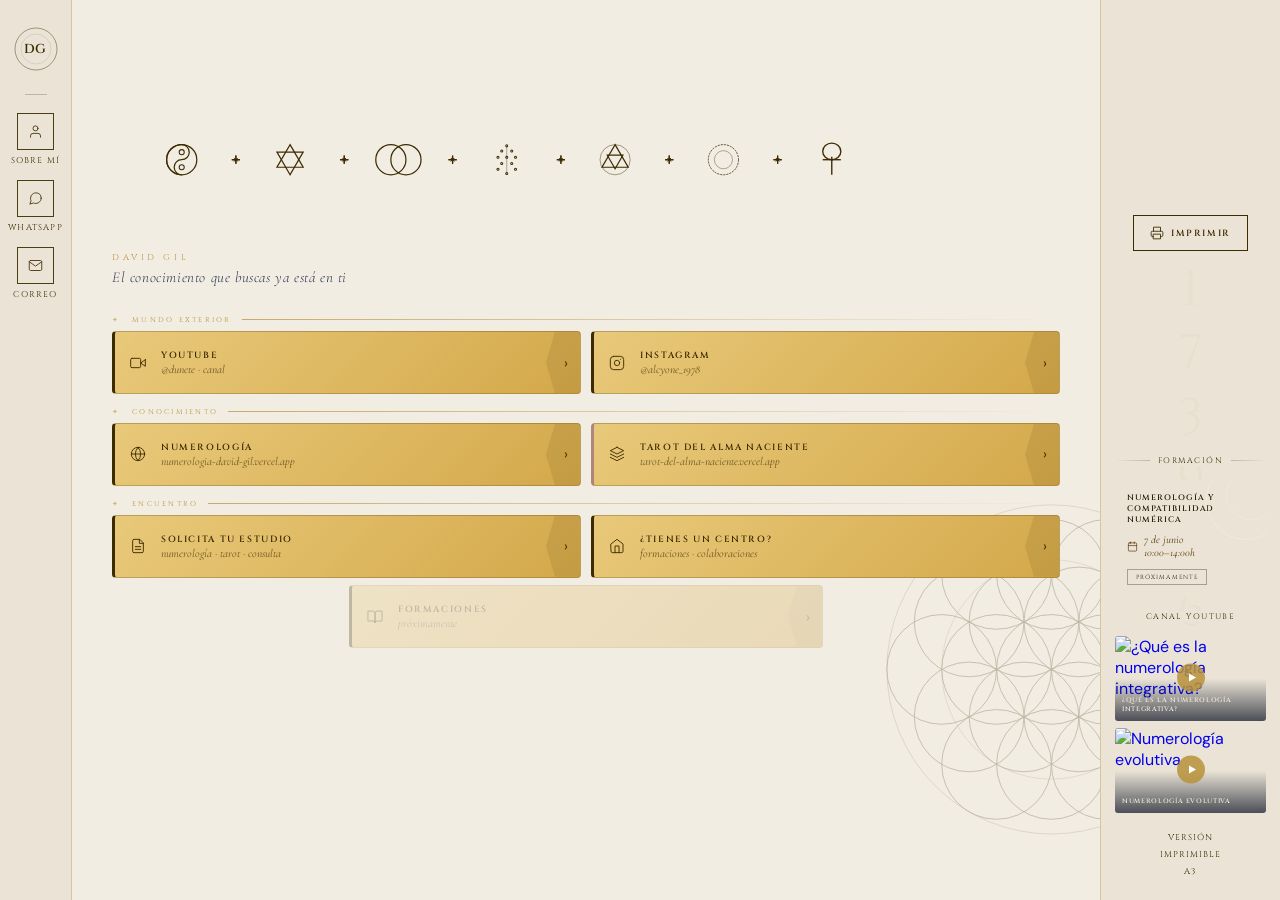
==== commit 0d8414f8: "docs: añadir contexto del proyecto y retirar la banda de prueba Co-authored-by: Cursor <cursoragent@" ====
--- a/index.html
+++ b/index.html
@@ -410,8 +410,6 @@
 </style>
 </head>
 <body>
-
-<div class="no-print" style="position:fixed;top:0;left:0;right:0;z-index:9999;background:#3D2B00;color:#F5EDD8;text-align:center;padding:8px 12px;font-family:'Cinzel',serif;font-size:11px;letter-spacing:.12em;">PRUEBA · NUEVA VERSIÓN RECONEXIÓN CONSCIENTE</div>
 
 <div class="layout">
 
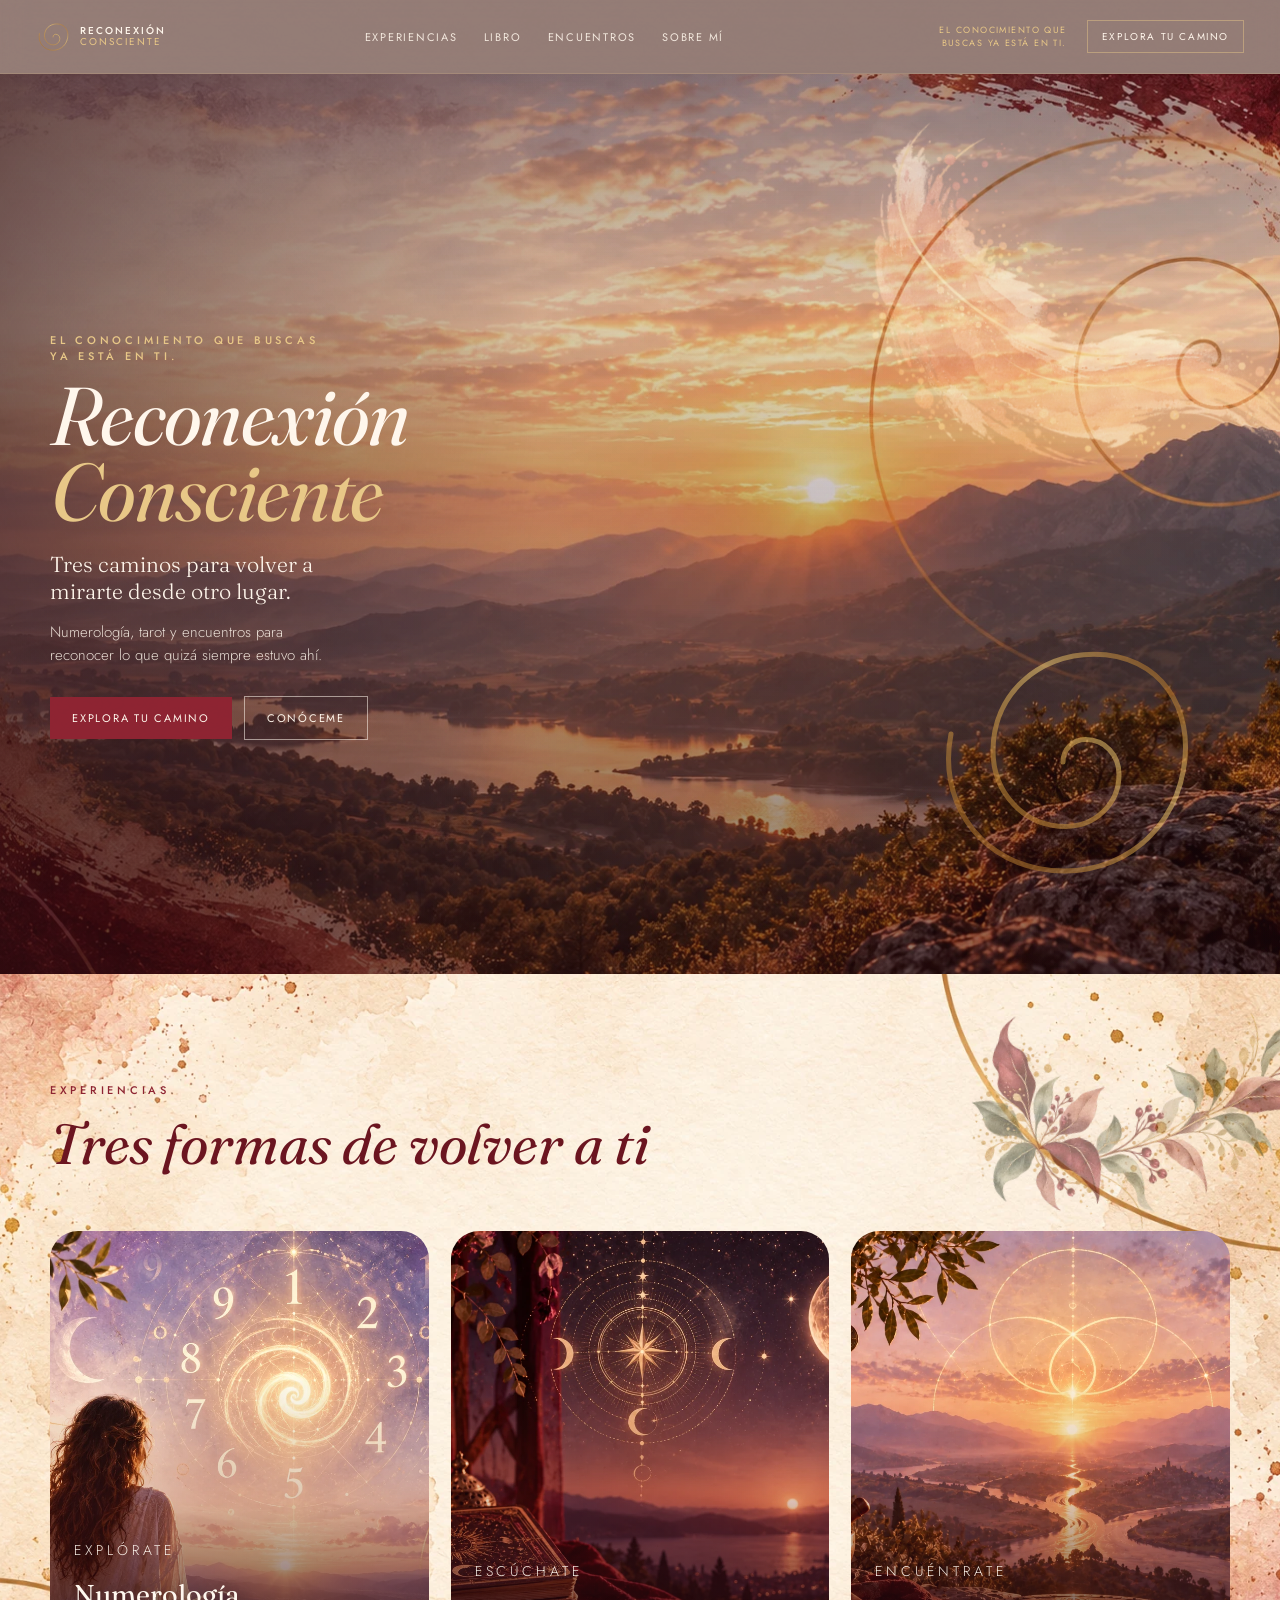
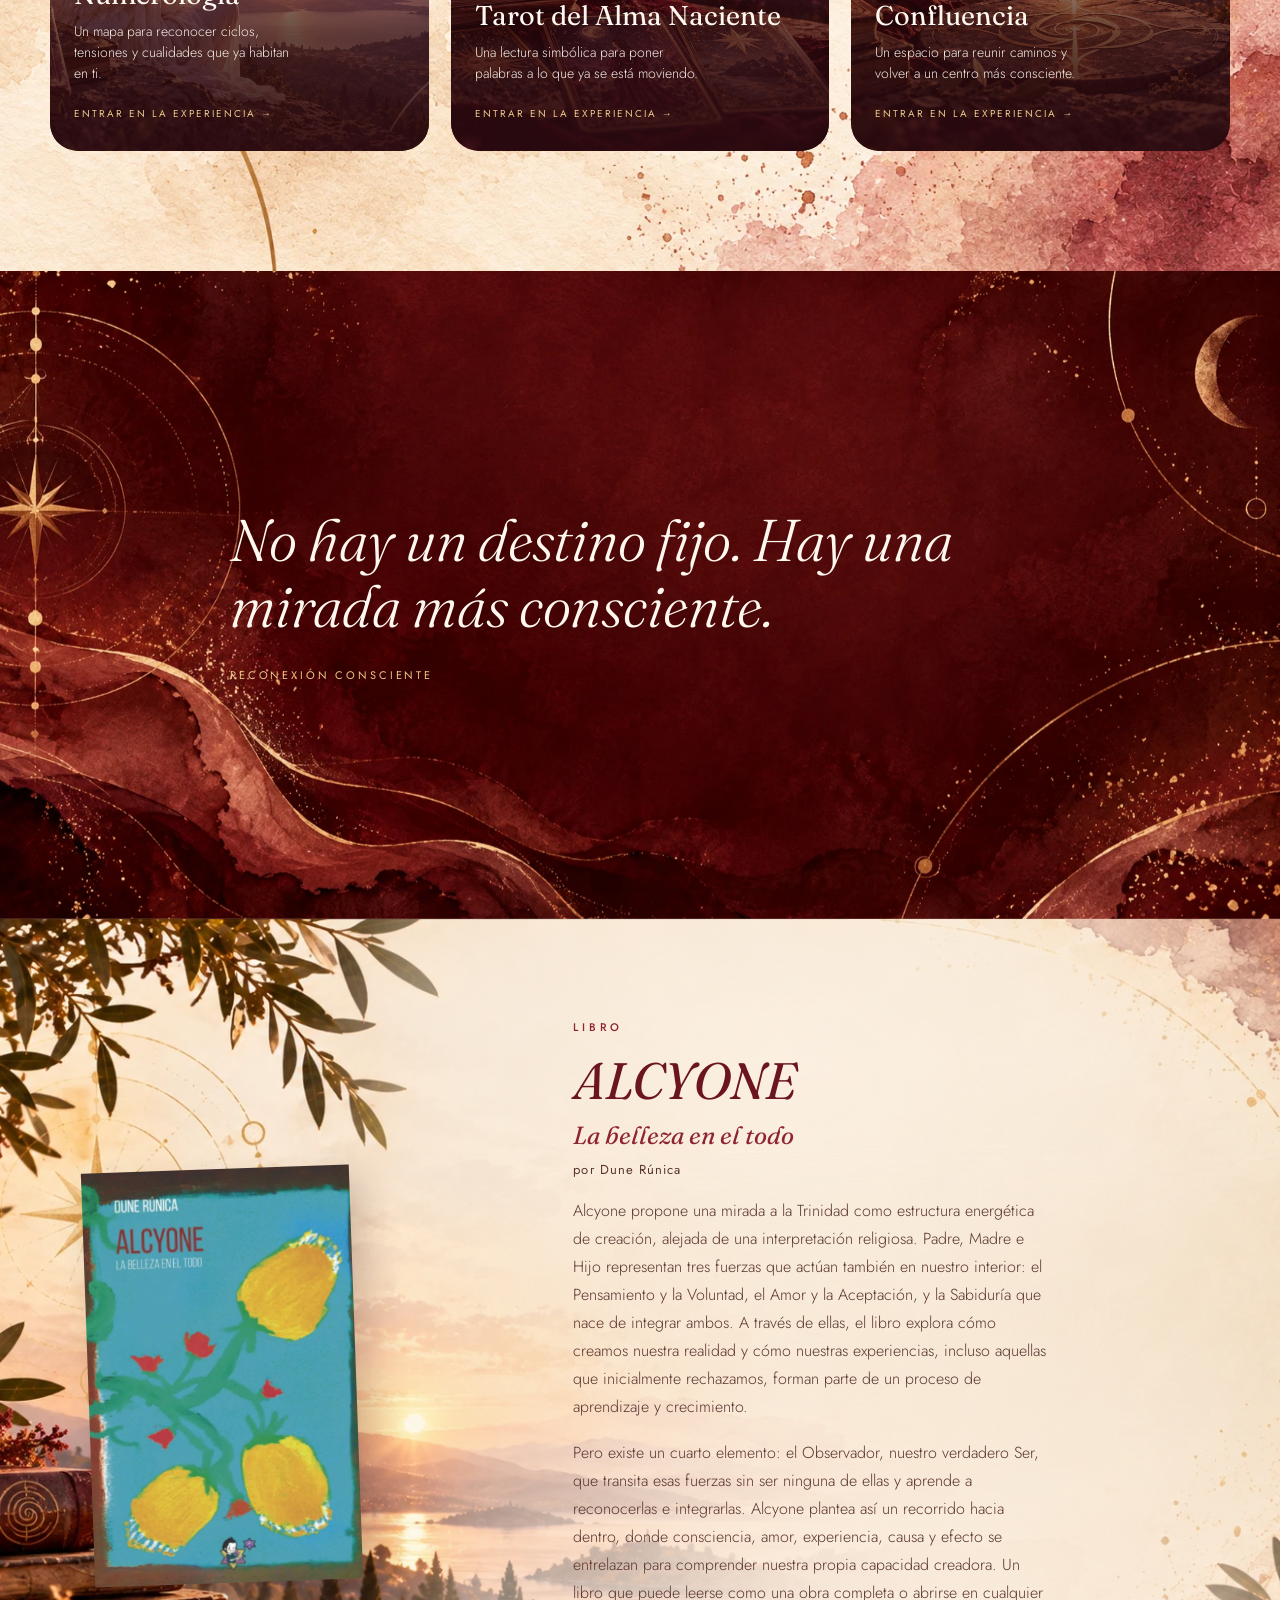
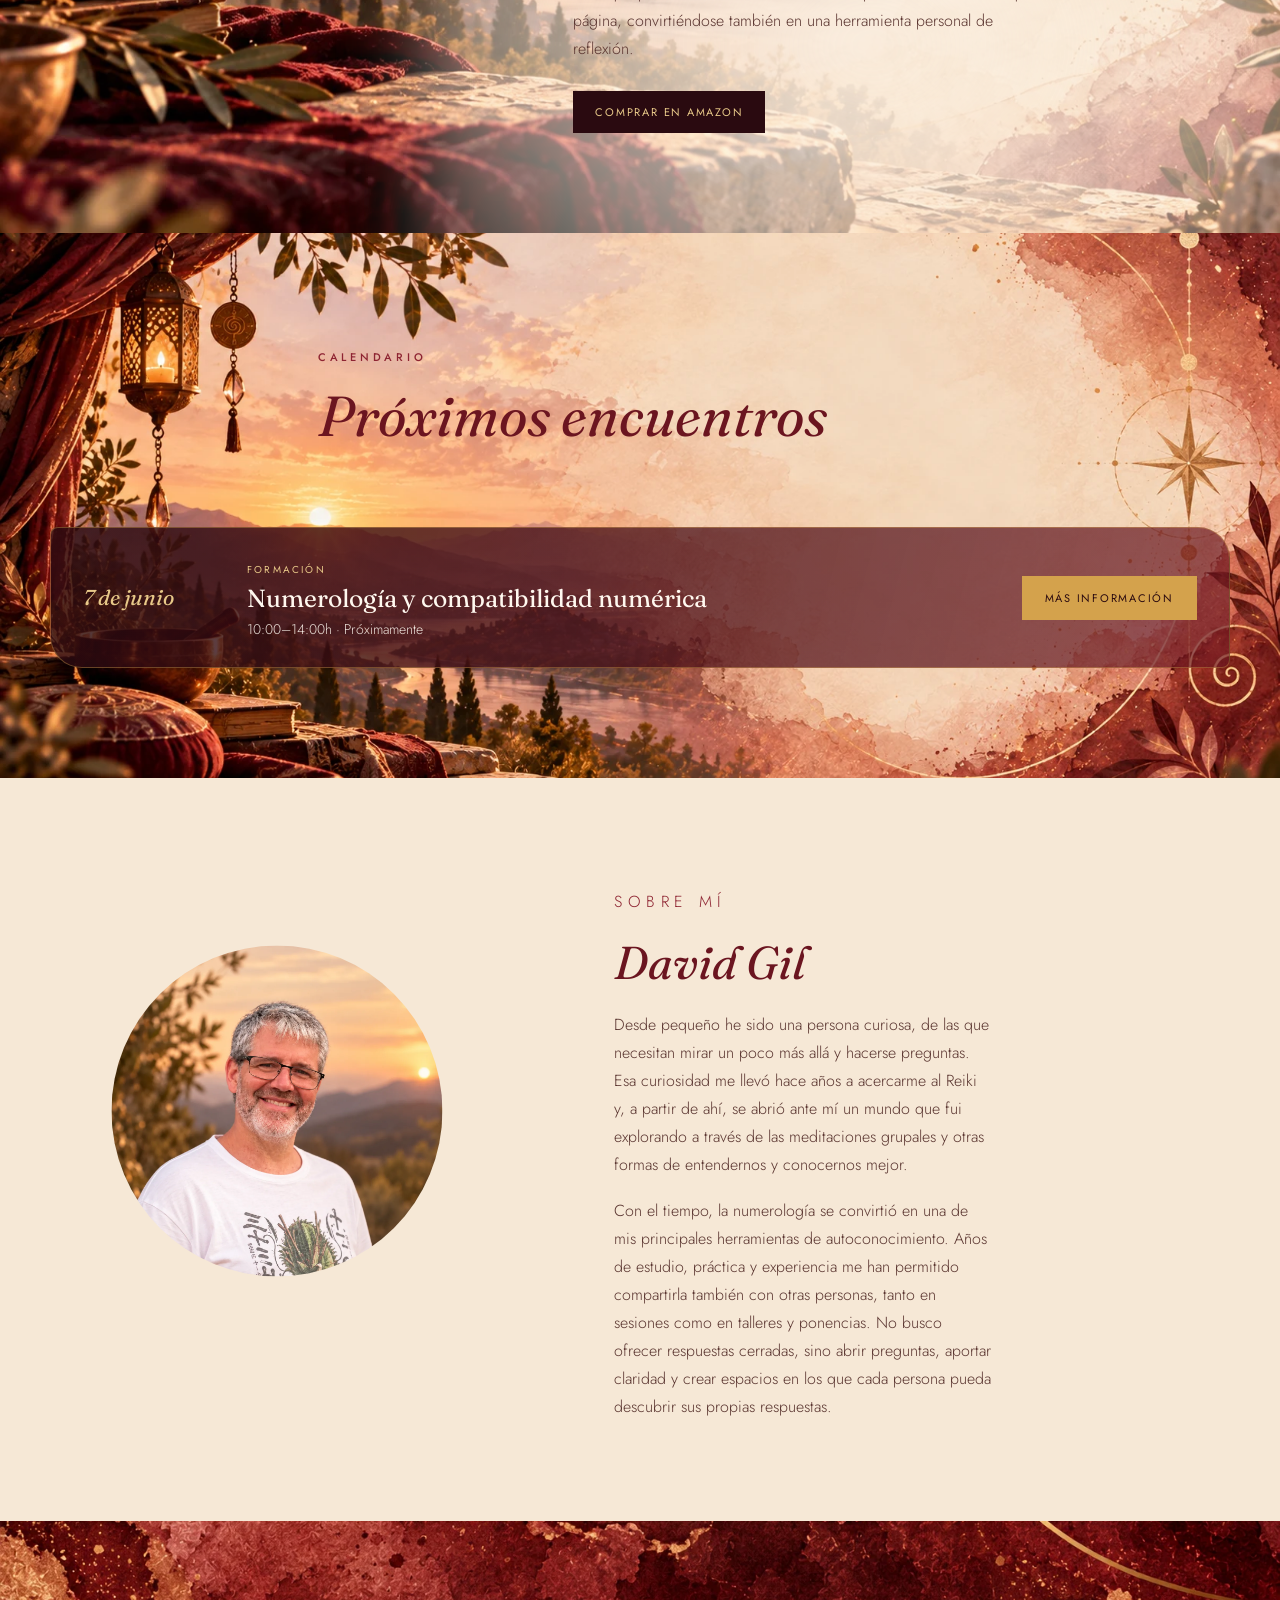
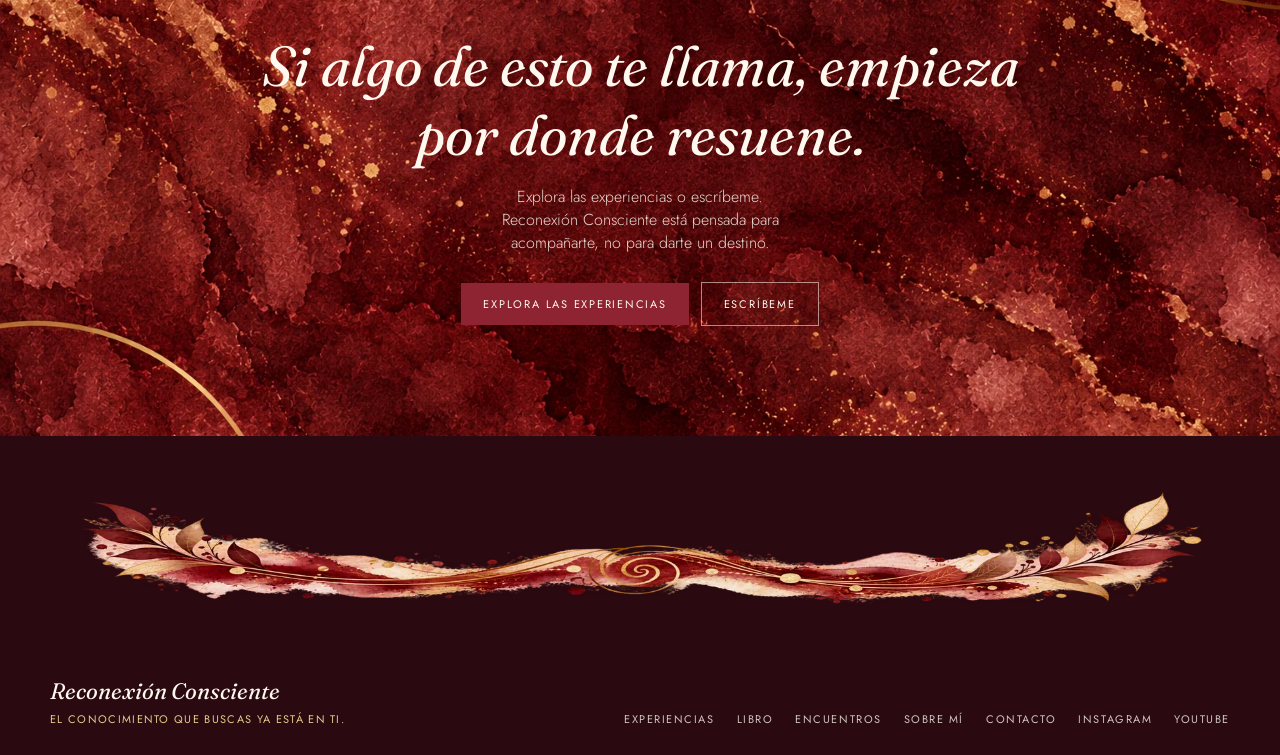
==== commit 2ec6b266: "feat: redesign Reconexion Consciente home v1 Co-authored-by: Cursor <cursoragent@cursor.com>" ====
--- a/index.html
+++ b/index.html
@@ -6,895 +6,246 @@
 <title>Reconexión Consciente · David Gil</title>
 <link rel="preconnect" href="https://fonts.googleapis.com">
 <link rel="preconnect" href="https://fonts.gstatic.com" crossorigin>
-<link href="https://fonts.googleapis.com/css2?family=Cormorant+Garamond:ital,wght@0,300;0,400;1,300;1,400&family=Cinzel:wght@400;600&family=DM+Sans:wght@300;400&display=swap" rel="stylesheet">
-<style>
-*,*::before,*::after{box-sizing:border-box;margin:0;padding:0;}
-
-:root{
-  --bg:        #F2EDE3;
-  --bg-side:   #EBE4D6;
-  --ink:       #161C2D;
-  --ink-mid:   #2A3350;
-  --ink-dim:   #5A6080;
-  --gold:      #B8923A;
-  --strip-gold-bg: #C9A96E;
-  --strip-gold-dark: #A07830;
-  --strip-cream: #F5EDD8;
-  --gold-lt:   #C9A96E;
-  --gold-pale: rgba(184,146,58,0.13);
-  --divider:   rgba(184,146,58,0.22);
-  --divider-md:rgba(184,146,58,0.38);
-}
-
-/* ── PRINT ── */
-@media print{
-  @page { size: A3 landscape; margin: 15mm; }
-  .no-print{display:none!important;}
-  .print-only{display:none!important;}
-  html,body{overflow:visible;height:auto;background:#F2EDE3;-webkit-print-color-adjust:exact;print-color-adjust:exact;}
-
-  /* Show full layout */
-  .layout{
-    display:grid!important;
-    grid-template-columns:60px 1fr 180px!important;
-    height:auto!important;
-    overflow:visible!important;
-  }
-
-  /* Sidebar: minimal */
-  .sidebar{
-    display:flex!important;
-    background:#EBE4D6!important;
-    border-right:1px solid rgba(184,146,58,0.35)!important;
-    padding:16px 0!important;
-  }
-  .sb-lbl{display:none!important;}
-
-  /* Main: visible */
-  .main{overflow:visible!important;display:flex!important;}
-  .strips-view{height:auto!important;overflow:visible!important;padding:16px 20px!important;}
-
-  /* Strips: show as grid */
-  .strips-grid{display:grid!important;grid-template-columns:1fr 1fr!important;}
-  .strip{opacity:1!important;transform:none!important;height:56px!important;-webkit-print-color-adjust:exact!important;print-color-adjust:exact!important;}
-  .strip.inactive{opacity:.3!important;}
-  .s-title{font-size:8px!important;letter-spacing:.15em!important;}
-  .s-sub{font-size:10px!important;}
-  .intro-tag{font-size:7px!important;}
-  .intro-phrase{font-size:12px!important;}
-  .group-label{font-size:6px!important;}
-
-  /* Right col: show with QR */
-  .right-col{
-    display:flex!important;
-    background:#EBE4D6!important;
-    border-left:1px solid rgba(184,146,58,0.35)!important;
-    flex-direction:column!important;
-    align-items:center!important;
-    padding:20px 14px!important;
-  }
-  .right-col::before{
-    content:'ESCANEA';
-    font-family:'Cinzel',serif;
-    font-size:7px;letter-spacing:.3em;
-    text-transform:uppercase;color:#9A7B3F;
-    margin-bottom:12px;
-    display:block;
-  }
-  .right-col .btn-print{display:none!important;}
-  .right-col .right-note{display:block!important;}
-  .right-col .right-nums{display:none!important;}
-  .qr-print{display:flex!important;}
-
-  /* QR: inject via right-col::after won't work, use a hidden element */
-  .qr-print{
-    display:flex!important;
-    flex-direction:column;
-    align-items:center;
-    gap:8px;
-  }
-
-  /* Panels hidden */
-  .inner-panel{display:none!important;}
-  .modal-overlay{display:none!important;}
-  .tree-bg{display:none!important;}
-}
-@media screen{.print-only{display:none!important;}}
-
-html,body{width:100%;height:100vh;overflow:hidden;background:var(--bg);font-family:'DM Sans',sans-serif;color:var(--ink);}
-
-/* ── LAYOUT: sidebar | main | right ── */
-.layout{display:grid;grid-template-columns:72px 1fr 180px;height:100vh;position:relative;overflow:hidden;}
-
-/* ── TREE OF LIFE ── */
-.tree-bg{position:absolute;inset:0;display:flex;align-items:center;justify-content:center;pointer-events:none;z-index:0;animation:breathe 9s ease-in-out infinite;overflow:hidden;}
-@keyframes breathe{0%,100%{opacity:1;transform:scale(1);}50%{opacity:.65;transform:scale(1.012);}}
-
-/* ── SIDEBAR ── */
-.sidebar{background:var(--bg-side);border-right:1px solid var(--divider-md);display:flex;flex-direction:column;align-items:center;padding:26px 0 20px;z-index:10;position:relative;}
-.logo-ring{width:46px;height:46px;position:relative;margin-bottom:22px;flex-shrink:0;animation:pulse 5s ease-in-out infinite;}
-@keyframes pulse{0%,100%{transform:scale(1);}50%{transform:scale(1.03);}}
-.logo-ring svg{position:absolute;inset:0;width:100%;height:100%;}
-.logo-letter{position:absolute;inset:0;display:flex;align-items:center;justify-content:center;font-family:'Cinzel',serif;font-size:13px;font-weight:600;color:#3D2B00;letter-spacing:.06em;}
-.sb-rule{width:22px;height:1px;background:#3D2B00;opacity:.25;margin-bottom:18px;}
-.sb-item{display:flex;flex-direction:column;align-items:center;gap:5px;margin-bottom:14px;}
-.sb-btn{width:37px;height:37px;border:1px solid #3D2B00;opacity:.9;background:transparent;display:flex;align-items:center;justify-content:center;cursor:pointer;transition:border-color .3s,background .3s;text-decoration:none;}
-.sb-btn:hover,.sb-btn.active{border-color:#3D2B00;background:rgba(61,43,0,0.08);opacity:1;}
-.sb-btn svg{width:15px;height:15px;stroke:#3D2B00;fill:none;stroke-width:1.5;stroke-linecap:round;stroke-linejoin:round;}
-.sb-lbl{font-family:'Cinzel',serif;font-size:8.5px;letter-spacing:.14em;text-transform:uppercase;color:#3D2B00;text-align:center;}
-
-/* ── MAIN ── */
-.main{position:relative;overflow:hidden;display:flex;flex-direction:column;z-index:2;}
-
-/* ── STRIPS VIEW ── */
-.strips-view{
-  display:flex;flex-direction:column;
-  padding:clamp(12px,2vh,24px) clamp(20px,4%,40px);
-  height:100%;justify-content:center;
-}
-
-.intro{margin-bottom:clamp(10px,1.8vh,20px);}
-.intro-tag{font-family:'Cinzel',serif;font-size:8.5px;font-weight:400;letter-spacing:.42em;text-transform:uppercase;color:var(--gold);margin-bottom:5px;display:block;}
-.intro-phrase{font-family:'Cormorant Garamond',serif;font-style:italic;font-weight:300;font-size:15px;letter-spacing:.04em;color:var(--ink-mid);}
-
-.group-label{
-  font-family:'Cinzel',serif;font-size:7px;font-weight:400;
-  letter-spacing:.32em;text-transform:uppercase;color:var(--gold);
-  margin-bottom:clamp(4px,0.7vh,8px);
-  margin-top:clamp(8px,1.4vh,16px);
-  display:flex;align-items:center;gap:10px;
-}
-.group-label::after{content:'';flex:1;height:1px;background:linear-gradient(to right,var(--gold-lt),transparent);}
-.group-label::before{content:'✦';font-size:7px;color:var(--gold);opacity:0.6;margin-right:2px;}
-.group-label:first-of-type{margin-top:0;}
-
-/* ── 2-COLUMN GRID OF STRIPS ── */
-.strips-grid{
-  display:grid;
-  grid-template-columns:1fr 1fr;
-  gap:clamp(5px,0.8vh,9px) clamp(6px,0.8vw,12px);
-}
-/* Formaciones: centered solo */
-.strips-grid .strip.solo{
-  grid-column:1 / -1;
-  max-width:50%;
-  margin:0 auto;
-  width:100%;
-}
-
-.strip{
-  display:flex;align-items:center;
-  background:linear-gradient(135deg,#E8C97A,#D4A84A);
-  border:1.5px solid rgba(61,43,0,0.25);
-  border-left:3px solid #3D2B00;
-  border-radius:4px;
-  height:clamp(52px,7vh,68px);
-  cursor:pointer;
-  position:relative;overflow:hidden;
-  text-decoration:none;color:inherit;
-  transition:background .32s cubic-bezier(0.16,1,0.3,1),border-left-color .32s,box-shadow .32s;
-  opacity:0;transform:translateY(7px);
-}
-.strip.visible{animation:strip-in .48s cubic-bezier(0.16,1,0.3,1) forwards;}
-@keyframes strip-in{to{opacity:1;transform:translateY(0);}}
-.strip::before{content:'';position:absolute;inset:0;background:radial-gradient(ellipse at 0% 50%,rgba(184,146,58,0.1) 0%,transparent 55%);opacity:0;transition:opacity .32s;}
-.strip:hover::before{opacity:1;}
-.strip:hover{background:#E3DAC8;border-left-color:rgba(255,255,255,0.6);box-shadow:-2px 0 12px rgba(184,146,58,0.35),0 3px 10px rgba(22,28,45,0.12);}
-.strip.tarot-strip{border-left-color:rgba(130,90,180,0.45);}
-.strip.tarot-strip:hover{border-left-color:rgba(150,100,200,0.85);box-shadow:-2px 0 12px rgba(130,90,180,0.15);}
-.strip.inactive{opacity:.28!important;pointer-events:none;transform:none!important;}
-
-.s-ico{width:46px;flex-shrink:0;display:flex;align-items:center;justify-content:center;z-index:1;}
-.s-ico svg{width:16px;height:16px;stroke:#3D2B00;fill:none;stroke-width:1.4;stroke-linecap:round;stroke-linejoin:round;transition:transform .32s cubic-bezier(0.16,1,0.3,1);}
-.strip:hover .s-ico svg{transform:scale(1.1);}
-.s-body{flex:1;padding:0 8px 0 0;min-width:0;z-index:1;}
-.s-title{font-family:'Cinzel',serif;font-size:9px;font-weight:600;letter-spacing:.18em;text-transform:uppercase;color:#3D2B00;white-space:nowrap;overflow:hidden;text-overflow:ellipsis;transition:letter-spacing .32s,color .32s;}
-.strip:hover .s-title{letter-spacing:.23em;color:#3D2B00;}
-.s-sub{font-family:'Cormorant Garamond',serif;font-style:italic;font-size:11.5px;color:rgba(61,43,0,0.72);margin-top:1px;white-space:nowrap;overflow:hidden;text-overflow:ellipsis;transition:color .32s;}
-.strip:hover .s-sub{color:rgba(61,43,0,0.88);}
-.s-arrow{width:34px;flex-shrink:0;height:100%;background:rgba(61,43,0,0.1);clip-path:polygon(9px 0%,100% 0%,100% 100%,9px 100%,0% 50%);display:flex;align-items:center;justify-content:center;transition:background .32s;z-index:1;}
-.strip:hover .s-arrow{background:rgba(61,43,0,0.2);}
-.s-arrow span{font-size:14px;color:#3D2B00;margin-left:6px;line-height:1;transition:transform .32s cubic-bezier(0.16,1,0.3,1);}
-.strip:hover .s-arrow span{transform:translateX(3px);color:#3D2B00;}
-
-/* ── INNER PANELS ── */
-.inner-panel{position:absolute;inset:0;background:var(--bg);display:none;flex-direction:column;padding:30px clamp(20px,4%,40px) 26px;overflow:hidden;z-index:5;}
-.inner-panel.visible{display:flex;animation:panel-in .36s cubic-bezier(0.16,1,0.3,1) forwards;}
-@keyframes panel-in{from{opacity:0;transform:translateX(10px);}to{opacity:1;transform:translateX(0);}}
-.panel-header{display:flex;align-items:center;gap:16px;margin-bottom:24px;flex-shrink:0;}
-.btn-back{display:flex;align-items:center;gap:8px;border:1px solid var(--divider-md);background:transparent;padding:8px 18px;cursor:pointer;color:var(--gold);font-family:'Cinzel',serif;font-size:8px;font-weight:600;letter-spacing:.24em;text-transform:uppercase;transition:background .25s,border-color .25s;}
-.btn-back:hover{background:var(--gold-pale);border-color:var(--gold);}
-.btn-back svg{width:13px;height:13px;stroke:var(--gold);fill:none;stroke-width:1.8;stroke-linecap:round;stroke-linejoin:round;}
-.panel-title{font-family:'Cormorant Garamond',serif;font-weight:300;font-style:italic;font-size:1.7rem;color:var(--ink);}
-.panel-body{flex:1;overflow:hidden;display:flex;flex-direction:column;}
-.sobre-text{font-family:'DM Sans',sans-serif;font-size:15px;line-height:1.85;font-weight:300;color:var(--ink-mid);}
-.sobre-text em{color:var(--gold);font-style:italic;}
-.sobre-sep{display:block;text-align:center;color:var(--gold);letter-spacing:.5em;margin:.9rem 0;font-size:.85rem;}
-
-/* FORMS */
-.form-grid{display:grid;grid-template-columns:1fr 1fr;gap:11px 18px;flex:1;}
-.form-group{display:flex;flex-direction:column;gap:5px;}
-.form-group.full{grid-column:1/-1;}
-.form-label{font-family:'Cinzel',serif;font-size:7.5px;font-weight:600;letter-spacing:.26em;text-transform:uppercase;color:var(--ink-dim);}
-.form-input,.form-textarea,.form-select{background:var(--bg-side);border:1px solid var(--divider-md);color:var(--ink);font-family:'Cormorant Garamond',serif;font-style:italic;font-size:15px;padding:10px 13px;outline:none;transition:border-color .25s,background .25s;resize:none;width:100%;border-radius:0;-webkit-appearance:none;}
-.form-input:focus,.form-textarea:focus,.form-select:focus{border-color:var(--gold);background:#fff;}
-.form-input::placeholder,.form-textarea::placeholder{color:var(--ink-dim);opacity:.6;font-style:italic;}
-.form-textarea{height:68px;}
-.form-select option{background:var(--bg-side);color:var(--ink);}
-.form-actions{display:flex;align-items:center;justify-content:flex-end;padding-top:13px;flex-shrink:0;border-top:1px solid var(--divider);margin-top:4px;}
-.btn-send{background:linear-gradient(135deg,#9A7B3F,#C9A96E);color:#fff;border:none;padding:11px 32px;font-family:'Cinzel',serif;font-size:8.5px;font-weight:600;letter-spacing:.3em;text-transform:uppercase;cursor:pointer;transition:opacity .25s,box-shadow .25s;}
-.btn-send:hover{opacity:.88;box-shadow:0 4px 18px rgba(184,146,58,0.28);}
-.btn-send:disabled{opacity:.35;cursor:not-allowed;}
-.success-msg{display:none;flex-direction:column;align-items:center;justify-content:center;flex:1;gap:18px;text-align:center;}
-.success-msg.visible{display:flex;}
-.success-icon{width:54px;height:54px;border:1px solid var(--divider-md);border-radius:50%;display:flex;align-items:center;justify-content:center;}
-.success-icon svg{width:22px;height:22px;stroke:var(--gold);fill:none;stroke-width:1.4;stroke-linecap:round;stroke-linejoin:round;}
-.success-title{font-family:'Cormorant Garamond',serif;font-weight:300;font-size:1.7rem;color:var(--ink);}
-.success-sub{font-family:'DM Sans',sans-serif;font-weight:300;font-size:15px;color:var(--ink-mid);line-height:1.75;}
-
-/* MODAL */
-.modal-overlay{position:absolute;inset:0;background:rgba(22,28,45,0.4);display:none;align-items:center;justify-content:center;z-index:100;}
-.modal-overlay.visible{display:flex;}
-.modal-box{background:var(--bg);border:1px solid var(--divider-md);padding:32px 36px;max-width:360px;width:90%;display:flex;flex-direction:column;gap:22px;text-align:center;box-shadow:0 8px 40px rgba(22,28,45,0.12);}
-.modal-text{font-family:'Cormorant Garamond',serif;font-style:italic;font-size:1.15rem;color:var(--ink);line-height:1.75;}
-.modal-actions{display:flex;gap:10px;justify-content:center;}
-.modal-btn{padding:9px 24px;font-family:'Cinzel',serif;font-size:8px;font-weight:600;letter-spacing:.22em;text-transform:uppercase;cursor:pointer;border:1px solid var(--divider-md);background:transparent;color:var(--gold);transition:background .2s;}
-.modal-btn:hover{background:var(--gold-pale);}
-.modal-btn.confirm{background:linear-gradient(135deg,#9A7B3F,#C9A96E);color:#fff;border-color:transparent;}
-.modal-btn.confirm:hover{opacity:.85;}
-
-/* ── RIGHT COL — screen: print button only, no QR ── */
-.right-col{
-  border-left:1px solid var(--divider-md);
-  background:var(--bg-side);
-  display:flex;flex-direction:column;align-items:center;
-  padding:26px 14px 20px;
-  position:relative;overflow:hidden;z-index:2;
-}
-.right-nums{position:absolute;inset:0;display:flex;flex-direction:column;align-items:center;justify-content:center;gap:14px;pointer-events:none;}
-.rn{font-family:'Cinzel',serif;font-size:50px;font-weight:400;color:rgba(184,146,58,0.05);line-height:1;}
-.btn-print{
-  display:flex;align-items:center;gap:7px;
-  border:1px solid #3D2B00;background:transparent;
-  padding:10px 16px;cursor:pointer;
-  color:#3D2B00;font-family:'Cinzel',serif;
-  font-size:9px;font-weight:600;letter-spacing:.18em;text-transform:uppercase;
-  transition:background .25s,border-color .25s;
-  margin-top:auto;margin-bottom:auto;
-}
-.btn-print:hover{background:rgba(61,43,0,0.08);border-color:#3D2B00;}
-.btn-print svg{width:14px;height:14px;stroke:#3D2B00;fill:none;stroke-width:1.5;stroke-linecap:round;stroke-linejoin:round;}
-.right-note{font-family:'Cinzel',serif;font-size:8.5px;letter-spacing:.12em;text-transform:uppercase;color:#3D2B00;text-align:center;line-height:2;z-index:1;margin-top:16px;}
-.rc-divider{width:100%;position:relative;display:flex;align-items:center;justify-content:center;margin:14px 0;flex-shrink:0;z-index:1;}
-.rc-divider::before{content:'';position:absolute;left:0;right:0;top:50%;height:0.5px;background:linear-gradient(to right,transparent,#3D2B00,#3D2B00,transparent);opacity:.35;}
-.rc-divider span{font-family:'Cinzel',serif;font-size:8px;letter-spacing:.18em;text-transform:uppercase;color:#3D2B00;background:var(--bg-side);padding:0 8px;position:relative;z-index:1;}
-
-/* Formation card */
-.formation-card{width:100%;z-index:1;flex-shrink:0;}
-.formation-label{font-family:'Cinzel',serif;font-size:8.5px;letter-spacing:.2em;text-transform:uppercase;color:var(--gold);margin-bottom:8px;display:block;}
-.formation-inner{background:var(--bg-side);border-radius:3px;padding:12px;position:relative;overflow:hidden;}
-.formation-inner::before{content:'';position:absolute;top:-20px;right:-20px;width:80px;height:80px;border-radius:50%;border:1px solid rgba(255,255,255,0.2);}
-.formation-inner::after{content:'';position:absolute;top:-10px;right:-10px;width:50px;height:50px;border-radius:50%;border:0.5px solid rgba(255,255,255,0.15);}
-.formation-title{font-family:'Cinzel',serif;font-size:8px;font-weight:600;letter-spacing:.12em;text-transform:uppercase;color:#2A1F0A;line-height:1.4;margin-bottom:8px;}
-.formation-date{display:flex;align-items:center;gap:6px;margin-bottom:3px;}
-.formation-date svg{width:11px;height:11px;stroke:#5A3A00;fill:none;stroke-width:1.5;stroke-linecap:round;stroke-linejoin:round;flex-shrink:0;}
-.formation-date span{font-family:'Cormorant Garamond',serif;font-style:italic;font-size:11px;color:#5A3A00;}
-.formation-badge{display:inline-block;margin-top:7px;font-family:'Cinzel',serif;font-size:6px;letter-spacing:.18em;text-transform:uppercase;color:#2A1F0A;border:0.5px solid rgba(42,31,10,0.35);padding:3px 8px;}
-
-/* YouTube carousel */
-.yt-section{width:100%;z-index:1;flex-shrink:0;}
-.yt-label{font-family:'Cinzel',serif;font-size:8.5px;letter-spacing:.2em;text-transform:uppercase;color:var(--gold);margin-bottom:8px;display:block;}
-.yt-carousel{display:flex;flex-direction:column;gap:7px;}
-.yt-card{position:relative;cursor:pointer;border-radius:3px;overflow:hidden;text-decoration:none;display:block;flex-shrink:0;}
-.yt-thumb{width:100%;aspect-ratio:16/9;object-fit:cover;display:block;transition:transform .4s ease,opacity .4s ease;}
-.yt-card:hover .yt-thumb{transform:scale(1.03);opacity:.9;}
-.yt-overlay{position:absolute;inset:0;background:linear-gradient(to top,rgba(22,28,45,0.75) 0%,transparent 50%);display:flex;flex-direction:column;justify-content:flex-end;padding:7px;}
-.yt-play{position:absolute;top:50%;left:50%;transform:translate(-50%,-55%);width:28px;height:28px;background:rgba(184,146,58,0.85);border-radius:50%;display:flex;align-items:center;justify-content:center;transition:background .3s;}
-.yt-card:hover .yt-play{background:rgba(184,146,58,1);}
-.yt-play svg{width:10px;height:10px;fill:#fff;margin-left:2px;}
-.yt-title{font-family:'Cinzel',serif;font-size:6.5px;font-weight:600;letter-spacing:.1em;text-transform:uppercase;color:#F0E8D8;line-height:1.4;}
-.yt-card{animation:yt-fade .5s ease;}
-@keyframes yt-fade{from{opacity:0;transform:translateY(4px);}to{opacity:1;transform:translateY(0);}}
-
-/* ── MOBILE TOPBAR ── */
-.topbar{display:none;align-items:center;justify-content:space-between;background:var(--bg-side);border-bottom:1px solid var(--divider-md);padding:0 18px;height:68px;flex-shrink:0;z-index:20;width:100%;}
-.topbar-logo{width:44px;height:44px;border-radius:50%;border:1px solid var(--gold);display:flex;align-items:center;justify-content:center;position:relative;flex-shrink:0;}
-.topbar-logo::before{content:'';position:absolute;inset:4px;border-radius:50%;border:.5px solid rgba(184,146,58,0.3);}
-.topbar-logo span{font-family:'Cinzel',serif;font-size:14px;font-weight:600;color:var(--gold);letter-spacing:.06em;position:relative;z-index:1;}
-.topbar-icons{display:flex;align-items:center;gap:8px;}
-.topbar-btn{display:flex;flex-direction:column;align-items:center;gap:4px;text-decoration:none;background:none;border:none;cursor:pointer;padding:0;}
-.topbar-btn-inner{width:46px;height:46px;border:1px solid var(--divider-md);display:flex;align-items:center;justify-content:center;transition:border-color .25s,background .25s;}
-.topbar-btn:active .topbar-btn-inner,.topbar-btn.active .topbar-btn-inner{border-color:var(--gold);background:var(--gold-pale);}
-.topbar-btn svg{width:20px;height:20px;stroke:var(--gold);fill:none;stroke-width:1.4;stroke-linecap:round;stroke-linejoin:round;}
-.topbar-btn-lbl{font-family:'Cinzel',serif;font-size:9px;letter-spacing:.12em;text-transform:uppercase;color:#3D2B00;}
-
-/* ── MOBILE ── */
-@media(max-width:768px){
-  html,body{height:auto;overflow:auto;}
-  .layout{display:flex;flex-direction:column;height:auto;min-height:100dvh;}
-  .sidebar{display:none;}
-  .right-col{display:none;}
-  .topbar{display:flex;}
-
-  .main{flex:1;min-height:0;overflow:visible;}
-
-  .strips-view{
-    padding:16px 16px 20px;
-    justify-content:flex-start;
-    overflow:visible;
-    height:auto;
-  }
-  .intro{margin-bottom:14px;}
-  .intro-tag{font-size:9px;}
-  .intro-phrase{font-size:16px;}
-  .group-label{font-size:8px;margin-top:14px;margin-bottom:6px;}
-  .strips-grid{grid-template-columns:1fr;gap:7px;}
-  .strips-grid .strip.solo{grid-column:1;max-width:100%;margin:0;}
-  .strip{height:68px;}
-  .s-ico{width:52px;}
-  .s-ico svg{width:19px;height:19px;}
-  .s-title{font-size:11px;letter-spacing:.15em;}
-  .s-sub{font-size:13.5px;}
-  .s-arrow{width:40px;}
-  .s-arrow span{font-size:16px;}
-
-  /* Mobile sections below strips */
-  .mobile-sections{
-    display:flex;
-    flex-direction:column;
-    padding:0 16px 32px;
-    gap:0;
-  }
-
-  .mobile-rc-divider{
-    width:100%;position:relative;
-    display:flex;align-items:center;justify-content:center;
-    margin:20px 0 14px;flex-shrink:0;
-  }
-  .mobile-rc-divider::before{
-    content:'';position:absolute;left:0;right:0;top:50%;height:0.5px;
-    background:linear-gradient(to right,transparent,var(--gold-lt),var(--gold),var(--gold-lt),transparent);
-  }
-  .mobile-rc-divider span{
-    font-family:'Cinzel',serif;font-size:7px;letter-spacing:.22em;
-    text-transform:uppercase;color:var(--gold);
-    background:var(--bg);padding:0 10px;position:relative;z-index:1;
-  }
-
-  /* Formation card mobile */
-  .mobile-formation .formation-inner{border-radius:4px;padding:14px 16px;}
-  .mobile-formation .formation-title{font-size:9.5px;letter-spacing:.1em;margin-bottom:10px;}
-  .mobile-formation .formation-date span{font-size:13px;}
-  .mobile-formation .formation-badge{font-size:7px;padding:4px 10px;margin-top:8px;}
-
-  /* YouTube carousel mobile: 2 side by side */
-  .mobile-yt .yt-carousel{
-    display:grid;
-    grid-template-columns:1fr 1fr;
-    gap:8px;
-  }
-  .mobile-yt .yt-title{font-size:7px;}
-
-  /* Inner panels */
-  .inner-panel{padding:20px 16px 16px;position:fixed;inset:0;z-index:50;overflow-y:auto;}
-  .panel-title{font-size:1.5rem;}
-  .btn-back{padding:9px 16px;font-size:8px;}
-  .sobre-text{font-size:15px;}
-  .form-grid{grid-template-columns:1fr;gap:10px 0;}
-  .form-group.full{grid-column:1;}
-  .form-input,.form-textarea,.form-select{font-size:16px;padding:11px 13px;}
-  .form-textarea{height:64px;}
-  .form-label{font-size:8.5px;}
-  .form-actions{justify-content:stretch;}
-  .btn-send{width:100%;padding:13px;font-size:9.5px;}
-  .success-title{font-size:1.4rem;}
-  .success-sub{font-size:15px;}
-  .modal-overlay{position:fixed;}
-  .modal-text{font-size:1.1rem;}
-  .modal-btn{font-size:8.5px;}
-}
-
-@media(max-width:380px){
-  .topbar{height:62px;padding:0 14px;}
-  .topbar-logo{width:40px;height:40px;}
-  .topbar-btn-inner{width:42px;height:42px;}
-  .topbar-btn svg{width:18px;height:18px;}
-  .topbar-btn-lbl{font-size:8px;}
-  .mobile-yt .yt-carousel{grid-template-columns:1fr;}
-}
-  .topbar-logo{width:40px;height:40px;}
-  .topbar-btn-inner{width:42px;height:42px;}
-  .topbar-btn svg{width:18px;height:18px;}
-  .topbar-btn-lbl{font-size:8px;}
-}
-</style>
+<link href="https://fonts.googleapis.com/css2?family=Fraunces:ital,opsz,wght@0,9..144,300;0,9..144,400;1,9..144,300;1,9..144,400&family=Jost:wght@300;400;500&display=swap" rel="stylesheet">
+<link rel="stylesheet" href="rc-home.css">
 </head>
 <body>
 
-<div class="layout">
-
-  <!-- FLOR DE LA VIDA -->
-  <div class="tree-bg no-print" aria-hidden="true">
-    <svg width="100%" height="100%" viewBox="0 0 1400 800"
-      fill="none" xmlns="http://www.w3.org/2000/svg"
-      style="opacity:.28;animation:breathe 9s ease-in-out infinite;position:absolute;inset:0;">
-    <g transform="translate(1150, 640)">
-      <circle cx="0.00" cy="0.00" r="60" fill="none" stroke="#3D2B00" stroke-width="0.9" />
-    <circle cx="60.00" cy="0.00" r="60" fill="none" stroke="#3D2B00" stroke-width="0.9" />
-    <circle cx="30.00" cy="51.96" r="60" fill="none" stroke="#3D2B00" stroke-width="0.9" />
-    <circle cx="-30.00" cy="51.96" r="60" fill="none" stroke="#3D2B00" stroke-width="0.9" />
-    <circle cx="-60.00" cy="0.00" r="60" fill="none" stroke="#3D2B00" stroke-width="0.9" />
-    <circle cx="-30.00" cy="-51.96" r="60" fill="none" stroke="#3D2B00" stroke-width="0.9" />
-    <circle cx="30.00" cy="-51.96" r="60" fill="none" stroke="#3D2B00" stroke-width="0.9" />
-    <circle cx="120.00" cy="0.00" r="60" fill="none" stroke="#3D2B00" stroke-width="0.9" />
-    <circle cx="90.00" cy="51.96" r="60" fill="none" stroke="#3D2B00" stroke-width="0.9" />
-    <circle cx="60.00" cy="103.92" r="60" fill="none" stroke="#3D2B00" stroke-width="0.9" />
-    <circle cx="0.00" cy="103.92" r="60" fill="none" stroke="#3D2B00" stroke-width="0.9" />
-    <circle cx="-60.00" cy="103.92" r="60" fill="none" stroke="#3D2B00" stroke-width="0.9" />
-    <circle cx="-90.00" cy="51.96" r="60" fill="none" stroke="#3D2B00" stroke-width="0.9" />
-    <circle cx="-120.00" cy="0.00" r="60" fill="none" stroke="#3D2B00" stroke-width="0.9" />
-    <circle cx="-90.00" cy="-51.96" r="60" fill="none" stroke="#3D2B00" stroke-width="0.9" />
-    <circle cx="-60.00" cy="-103.92" r="60" fill="none" stroke="#3D2B00" stroke-width="0.9" />
-    <circle cx="-0.00" cy="-103.92" r="60" fill="none" stroke="#3D2B00" stroke-width="0.9" />
-    <circle cx="60.00" cy="-103.92" r="60" fill="none" stroke="#3D2B00" stroke-width="0.9" />
-    <circle cx="90.00" cy="-51.96" r="60" fill="none" stroke="#3D2B00" stroke-width="0.9" />
-      <circle cx="0.00" cy="0.00" r="180" fill="none" stroke="#3D2B00" stroke-width="0.9" stroke-width="0.5" opacity="0.5"/>
-      <circle cx="0.00" cy="0.00" r="120" fill="none" stroke="#3D2B00" stroke-width="0.9" stroke-width="0.4" opacity="0.4"/>
-    </g>
-  </svg>
-    <svg width="100%" height="100%" viewBox="0 0 1400 800"
-      fill="none" xmlns="http://www.w3.org/2000/svg"
-      style="opacity:1;position:absolute;inset:0;pointer-events:none;animation:breathe 9s ease-in-out infinite;">
-    <!-- Top row only -->
-    
-    <g transform="scale(0.75) translate(165, 58)">
-    <!-- Top row -->
-    <g transform="translate(100,52)">
-      <circle cx="0" cy="0" r="22" fill="none" stroke="#3D2B00" stroke-width="1.8"/>
-      <path d="M 0,-22 A 11.0,11.0 0 0,1 0,0 A 11.0,11.0 0 0,0 0,22 A 22,22 0 0,1 0,-22" fill="none" stroke="#3D2B00" stroke-width="1.8"/>
-      <circle cx="0" cy="-11.0" r="3.7" fill="none" stroke="#3D2B00" stroke-width="1.5"/>
-      <circle cx="0" cy="11.0" r="3.7" fill="none" stroke="#3D2B00" stroke-width="1.5"/>
-    </g><line x1="179.0" y1="46.0" x2="179.0" y2="58.0" stroke="#3D2B00" stroke-width="1.8"/><line x1="181.3" y1="49.7" x2="176.7" y2="54.3" stroke="#3D2B00" stroke-width="1.3"/><line x1="185.0" y1="52.0" x2="173.0" y2="52.0" stroke="#3D2B00" stroke-width="1.8"/><line x1="181.3" y1="54.3" x2="176.7" y2="49.7" stroke="#3D2B00" stroke-width="1.3"/><line x1="179.0" y1="58.0" x2="179.0" y2="46.0" stroke="#3D2B00" stroke-width="1.8"/><line x1="176.7" y1="54.3" x2="181.3" y2="49.7" stroke="#3D2B00" stroke-width="1.3"/><line x1="173.0" y1="52.0" x2="185.0" y2="52.0" stroke="#3D2B00" stroke-width="1.8"/><line x1="176.7" y1="49.7" x2="181.3" y2="54.3" stroke="#3D2B00" stroke-width="1.3"/><path d="M 258.0,30.0 L 277.1,63.0 L 238.9,63.0 Z" fill="none" stroke="#3D2B00" stroke-width="1.8"/><path d="M 258.0,74.0 L 238.9,41.0 L 277.1,41.0 Z" fill="none" stroke="#3D2B00" stroke-width="1.8"/><line x1="337.0" y1="46.0" x2="337.0" y2="58.0" stroke="#3D2B00" stroke-width="1.8"/><line x1="339.3" y1="49.7" x2="334.7" y2="54.3" stroke="#3D2B00" stroke-width="1.3"/><line x1="343.0" y1="52.0" x2="331.0" y2="52.0" stroke="#3D2B00" stroke-width="1.8"/><line x1="339.3" y1="54.3" x2="334.7" y2="49.7" stroke="#3D2B00" stroke-width="1.3"/><line x1="337.0" y1="58.0" x2="337.0" y2="46.0" stroke="#3D2B00" stroke-width="1.8"/><line x1="334.7" y1="54.3" x2="339.3" y2="49.7" stroke="#3D2B00" stroke-width="1.3"/><line x1="331.0" y1="52.0" x2="343.0" y2="52.0" stroke="#3D2B00" stroke-width="1.8"/><line x1="334.7" y1="49.7" x2="339.3" y2="54.3" stroke="#3D2B00" stroke-width="1.3"/><circle cx="405.0" cy="52" r="22" fill="none" stroke="#3D2B00" stroke-width="1.8"/>
-    <circle cx="427.0" cy="52" r="22" fill="none" stroke="#3D2B00" stroke-width="1.8"/><line x1="495.0" y1="46.0" x2="495.0" y2="58.0" stroke="#3D2B00" stroke-width="1.8"/><line x1="497.3" y1="49.7" x2="492.7" y2="54.3" stroke="#3D2B00" stroke-width="1.3"/><line x1="501.0" y1="52.0" x2="489.0" y2="52.0" stroke="#3D2B00" stroke-width="1.8"/><line x1="497.3" y1="54.3" x2="492.7" y2="49.7" stroke="#3D2B00" stroke-width="1.3"/><line x1="495.0" y1="58.0" x2="495.0" y2="46.0" stroke="#3D2B00" stroke-width="1.8"/><line x1="492.7" y1="54.3" x2="497.3" y2="49.7" stroke="#3D2B00" stroke-width="1.3"/><line x1="489.0" y1="52.0" x2="501.0" y2="52.0" stroke="#3D2B00" stroke-width="1.8"/><line x1="492.7" y1="49.7" x2="497.3" y2="54.3" stroke="#3D2B00" stroke-width="1.3"/><circle cx="574.0" cy="31.8" r="1.5" fill="none" stroke="#3D2B00" stroke-width="1.5"/><circle cx="566.7" cy="39.2" r="1.5" fill="none" stroke="#3D2B00" stroke-width="1.5"/><circle cx="581.3" cy="39.2" r="1.5" fill="none" stroke="#3D2B00" stroke-width="1.5"/><circle cx="561.2" cy="48.3" r="1.5" fill="none" stroke="#3D2B00" stroke-width="1.5"/><circle cx="574.0" cy="48.3" r="1.5" fill="none" stroke="#3D2B00" stroke-width="1.5"/><circle cx="586.8" cy="48.3" r="1.5" fill="none" stroke="#3D2B00" stroke-width="1.5"/><circle cx="566.7" cy="57.5" r="1.5" fill="none" stroke="#3D2B00" stroke-width="1.5"/><circle cx="581.3" cy="57.5" r="1.5" fill="none" stroke="#3D2B00" stroke-width="1.5"/><circle cx="561.2" cy="65.9" r="1.5" fill="none" stroke="#3D2B00" stroke-width="1.5"/><circle cx="586.8" cy="65.9" r="1.5" fill="none" stroke="#3D2B00" stroke-width="1.5"/><circle cx="574.0" cy="72.2" r="1.5" fill="none" stroke="#3D2B00" stroke-width="1.5"/><line x1="574" y1="31.8" x2="574" y2="72.2" stroke="#3D2B00" stroke-width="1.1" opacity="0.5"/><line x1="653.0" y1="46.0" x2="653.0" y2="58.0" stroke="#3D2B00" stroke-width="1.8"/><line x1="655.3" y1="49.7" x2="650.7" y2="54.3" stroke="#3D2B00" stroke-width="1.3"/><line x1="659.0" y1="52.0" x2="647.0" y2="52.0" stroke="#3D2B00" stroke-width="1.8"/><line x1="655.3" y1="54.3" x2="650.7" y2="49.7" stroke="#3D2B00" stroke-width="1.3"/><line x1="653.0" y1="58.0" x2="653.0" y2="46.0" stroke="#3D2B00" stroke-width="1.8"/><line x1="650.7" y1="54.3" x2="655.3" y2="49.7" stroke="#3D2B00" stroke-width="1.3"/><line x1="647.0" y1="52.0" x2="659.0" y2="52.0" stroke="#3D2B00" stroke-width="1.8"/><line x1="650.7" y1="49.7" x2="655.3" y2="54.3" stroke="#3D2B00" stroke-width="1.3"/><path d="M 732.0,30.0 L 751.1,63.0 L 712.9,63.0 Z" fill="none" stroke="#3D2B00" stroke-width="1.8"/><path d="M 732.0,65.2 L 720.6,45.4 L 743.4,45.4 Z" fill="none" stroke="#3D2B00" stroke-width="1.8"/><circle cx="732" cy="52" r="22" fill="none" stroke="#3D2B00" stroke-width="1.3" opacity="0.5"/><line x1="811.0" y1="46.0" x2="811.0" y2="58.0" stroke="#3D2B00" stroke-width="1.8"/><line x1="813.3" y1="49.7" x2="808.7" y2="54.3" stroke="#3D2B00" stroke-width="1.3"/><line x1="817.0" y1="52.0" x2="805.0" y2="52.0" stroke="#3D2B00" stroke-width="1.8"/><line x1="813.3" y1="54.3" x2="808.7" y2="49.7" stroke="#3D2B00" stroke-width="1.3"/><line x1="811.0" y1="58.0" x2="811.0" y2="46.0" stroke="#3D2B00" stroke-width="1.8"/><line x1="808.7" y1="54.3" x2="813.3" y2="49.7" stroke="#3D2B00" stroke-width="1.3"/><line x1="805.0" y1="52.0" x2="817.0" y2="52.0" stroke="#3D2B00" stroke-width="1.8"/><line x1="808.7" y1="49.7" x2="813.3" y2="54.3" stroke="#3D2B00" stroke-width="1.3"/><circle cx="890" cy="52" r="22" fill="none" stroke="#3D2B00" stroke-width="1.2" stroke-dasharray="3 1.5"/>
-    <circle cx="890" cy="52" r="13.2" fill="none" stroke="#3D2B00" stroke-width="1.1" opacity="0.5"/><line x1="969.0" y1="46.0" x2="969.0" y2="58.0" stroke="#3D2B00" stroke-width="1.8"/><line x1="971.3" y1="49.7" x2="966.7" y2="54.3" stroke="#3D2B00" stroke-width="1.3"/><line x1="975.0" y1="52.0" x2="963.0" y2="52.0" stroke="#3D2B00" stroke-width="1.8"/><line x1="971.3" y1="54.3" x2="966.7" y2="49.7" stroke="#3D2B00" stroke-width="1.3"/><line x1="969.0" y1="58.0" x2="969.0" y2="46.0" stroke="#3D2B00" stroke-width="1.8"/><line x1="966.7" y1="54.3" x2="971.3" y2="49.7" stroke="#3D2B00" stroke-width="1.3"/><line x1="963.0" y1="52.0" x2="975.0" y2="52.0" stroke="#3D2B00" stroke-width="1.8"/><line x1="966.7" y1="49.7" x2="971.3" y2="54.3" stroke="#3D2B00" stroke-width="1.3"/><line x1="1048" y1="47.6" x2="1048" y2="74.0" stroke="#3D2B00" stroke-width="2.0"/><line x1="1034.8" y1="52" x2="1061.2" y2="52" stroke="#3D2B00" stroke-width="2.0"/><ellipse cx="1048" cy="39.9" rx="13.2" ry="12.1" fill="none" stroke="#3D2B00" stroke-width="2.0"/>
-    
-    </g>
-  </svg>
-  </div>
-
-  <!-- MOBILE TOP BAR -->
-  <div class="topbar no-print">
-    <div class="topbar-logo"><span>DG</span></div>
-    <div class="topbar-icons">
-      <button class="topbar-btn" id="mob-btn-sobre-mi" onclick="openPanel('sobre-mi')">
-        <div class="topbar-btn-inner"><svg viewBox="0 0 24 24"><path d="M20 21v-2a4 4 0 00-4-4H8a4 4 0 00-4 4v2"/><circle cx="12" cy="7" r="4"/></svg></div>
-        <span class="topbar-btn-lbl">Sobre mí</span>
-      </button>
-      <a class="topbar-btn" href="https://wa.me/34625748966" target="_blank" rel="noopener">
-        <div class="topbar-btn-inner"><svg viewBox="0 0 24 24"><path d="M21 11.5a8.38 8.38 0 01-.9 3.8 8.5 8.5 0 01-7.6 4.7 8.38 8.38 0 01-3.8-.9L3 21l1.9-5.7a8.38 8.38 0 01-.9-3.8 8.5 8.5 0 014.7-7.6 8.38 8.38 0 013.8-.9h.5a8.48 8.48 0 018 8v.5z"/></svg></div>
-        <span class="topbar-btn-lbl">WhatsApp</span>
+<div class="rc-home" id="inicio">
+  <div class="rc-grain" aria-hidden="true"></div>
+
+  <header class="rc-header">
+    <a class="rc-logo" href="#inicio">
+      <img src="assets/spiral-gold.svg" alt="" width="34" height="34">
+      <span class="rc-logo-text">
+        <strong>Reconexión</strong>
+        <span>Consciente</span>
+      </span>
+    </a>
+    <button class="rc-nav-toggle" type="button" aria-expanded="false" aria-controls="rc-nav-panel" aria-label="Abrir menú">
+      <span></span>
+    </button>
+    <nav class="rc-nav" id="rc-nav-panel">
+      <a href="#experiencias">Experiencias</a>
+      <a href="#libro">Libro</a>
+      <a href="#encuentros">Encuentros</a>
+      <a href="#sobre-mi">Sobre mí</a>
+    </nav>
+    <p class="rc-header-tagline">El conocimiento que buscas ya está en ti.</p>
+    <a class="rc-header-cta" href="#experiencias">Explora tu camino</a>
+  </header>
+
+  <section class="rc-hero" aria-labelledby="rc-hero-title">
+    <div class="rc-hero-media">
+      <picture>
+        <source media="(max-width:768px)" srcset="assets/hero-landscape-mobile.webp" type="image/webp" width="941" height="1672">
+        <source media="(min-width:769px)" srcset="assets/hero-landscape-desktop.webp" type="image/webp" width="1672" height="941">
+        <img src="assets/hero-landscape-desktop.webp" alt="Paisaje al atardecer sobre un valle y un lago" width="1672" height="941" fetchpriority="high" decoding="async">
+      </picture>
+    </div>
+    <div class="rc-hero-shade" aria-hidden="true"></div>
+    <img class="rc-hero-brush is-terra" src="assets/brush-terracotta.webp" alt="" aria-hidden="true">
+    <img class="rc-hero-spiral" src="assets/spiral-gold.svg" alt="" aria-hidden="true">
+    <div class="rc-hero-inner">
+      <div class="rc-hero-copy">
+        <p class="rc-kicker">El conocimiento que buscas ya está en ti.</p>
+        <h1 id="rc-hero-title">Reconexión<br><em>Consciente</em></h1>
+        <p class="rc-hero-claim">Tres caminos para volver a mirarte desde otro lugar.</p>
+        <p class="rc-hero-intro">Numerología, tarot y encuentros para reconocer lo que quizá siempre estuvo ahí.</p>
+        <div class="rc-actions">
+          <a class="rc-btn rc-btn-solid" href="#experiencias">Explora tu camino</a>
+          <a class="rc-btn rc-btn-ghost" href="#sobre-mi">Conóceme</a>
+        </div>
+      </div>
+    </div>
+  </section>
+
+  <section class="rc-experiences" id="experiencias">
+    <img class="rc-botanical" src="assets/botanical-watercolor.webp" alt="" aria-hidden="true" loading="lazy" decoding="async">
+    <div class="rc-section-head rc-reveal">
+      <p class="rc-kicker">Experiencias</p>
+      <h2>Tres formas de volver a ti</h2>
+    </div>
+    <div class="rc-portals">
+      <a class="rc-portal rc-reveal" id="explorate" href="#explorate">
+        <div class="rc-portal-media">
+          <img src="assets/experience-numerologia.webp" alt="" loading="lazy" decoding="async">
+        </div>
+        <div class="rc-portal-shade" aria-hidden="true"></div>
+        <div class="rc-portal-body">
+          <p class="rc-portal-concept">Explórate</p>
+          <h3>Numerología</h3>
+          <p>Un mapa para reconocer ciclos, tensiones y cualidades que ya habitan en ti.</p>
+          <span class="rc-portal-cta">Entrar en la experiencia →</span>
+        </div>
       </a>
-      <a class="topbar-btn" href="mailto:aleyone@gmail.com">
-        <div class="topbar-btn-inner"><svg viewBox="0 0 24 24"><path d="M4 4h16c1.1 0 2 .9 2 2v12c0 1.1-.9 2-2 2H4c-1.1 0-2-.9-2-2V6c0-1.1.9-2 2-2z"/><polyline points="22,6 12,13 2,6"/></svg></div>
-        <span class="topbar-btn-lbl">Correo</span>
+      <a class="rc-portal rc-reveal" id="escuchate" href="#escuchate">
+        <div class="rc-portal-media">
+          <img src="assets/experience-tarot.webp" alt="" loading="lazy" decoding="async">
+        </div>
+        <div class="rc-portal-shade" aria-hidden="true"></div>
+        <div class="rc-portal-body">
+          <p class="rc-portal-concept">Escúchate</p>
+          <h3>Tarot del Alma Naciente</h3>
+          <p>Una lectura simbólica para poner palabras a lo que ya se está moviendo.</p>
+          <span class="rc-portal-cta">Entrar en la experiencia →</span>
+        </div>
       </a>
-    </div>
-  </div>
-
-  <!-- SIDEBAR desktop -->
-  <div class="sidebar no-print">
-    <div class="logo-ring">
-      <svg viewBox="0 0 46 46"><circle cx="23" cy="23" r="21" stroke="rgba(61,43,0,0.55)" stroke-width="0.8" fill="none"/><circle cx="23" cy="23" r="15" stroke="rgba(61,43,0,0.22)" stroke-width="0.5" fill="none"/></svg>
-      <div class="logo-letter">DG</div>
-    </div>
-    <div class="sb-rule"></div>
-    <div class="sb-item">
-      <button class="sb-btn" id="btn-sobre-mi" onclick="openPanel('sobre-mi')">
-        <svg viewBox="0 0 24 24"><path d="M20 21v-2a4 4 0 00-4-4H8a4 4 0 00-4 4v2"/><circle cx="12" cy="7" r="4"/></svg>
-      </button>
-      <span class="sb-lbl">Sobre mí</span>
-    </div>
-    <div class="sb-item">
-      <a class="sb-btn" href="https://wa.me/34625748966" target="_blank" rel="noopener">
-        <svg viewBox="0 0 24 24"><path d="M21 11.5a8.38 8.38 0 01-.9 3.8 8.5 8.5 0 01-7.6 4.7 8.38 8.38 0 01-3.8-.9L3 21l1.9-5.7a8.38 8.38 0 01-.9-3.8 8.5 8.5 0 014.7-7.6 8.38 8.38 0 013.8-.9h.5a8.48 8.48 0 018 8v.5z"/></svg>
+      <a class="rc-portal rc-reveal" id="encuentrate" href="#encuentrate">
+        <div class="rc-portal-media">
+          <img src="assets/experience-confluencia.webp" alt="" loading="lazy" decoding="async">
+        </div>
+        <div class="rc-portal-shade" aria-hidden="true"></div>
+        <div class="rc-portal-body">
+          <p class="rc-portal-concept">Encuéntrate</p>
+          <h3>Confluencia</h3>
+          <p>Un espacio para reunir caminos y volver a un centro más consciente.</p>
+          <span class="rc-portal-cta">Entrar en la experiencia →</span>
+        </div>
       </a>
-      <span class="sb-lbl">WhatsApp</span>
-    </div>
-    <div class="sb-item">
-      <a class="sb-btn" href="mailto:aleyone@gmail.com">
-        <svg viewBox="0 0 24 24"><path d="M4 4h16c1.1 0 2 .9 2 2v12c0 1.1-.9 2-2 2H4c-1.1 0-2-.9-2-2V6c0-1.1.9-2 2-2z"/><polyline points="22,6 12,13 2,6"/></svg>
-      </a>
-      <span class="sb-lbl">Correo</span>
-    </div>
-  </div>
-
-  <!-- MAIN -->
-  <div class="main">
-
-    <!-- STRIPS VIEW -->
-    <div class="strips-view" id="strips-view">
-      <div class="intro">
-        <span class="intro-tag">David Gil</span>
-        <div class="intro-phrase">El conocimiento que buscas ya está en ti</div>
-      </div>
-
-      <div class="group-label">Mundo exterior</div>
-      <div class="strips-grid">
-        <a class="strip" href="https://www.youtube.com/@dunete" target="_blank" rel="noopener">
-          <div class="s-ico"><svg viewBox="0 0 24 24"><polygon points="23 7 16 12 23 17 23 7"/><rect x="1" y="5" width="15" height="14" rx="2"/></svg></div>
-          <div class="s-body"><div class="s-title">YouTube</div><div class="s-sub">@dunete &middot; canal</div></div>
-          <div class="s-arrow"><span>&#8250;</span></div>
-        </a>
-        <a class="strip" href="https://www.instagram.com/alcyone_1978/" target="_blank" rel="noopener">
-          <div class="s-ico"><svg viewBox="0 0 24 24"><rect x="2" y="2" width="20" height="20" rx="5"/><path d="M16 11.37A4 4 0 1112.63 8 4 4 0 0116 11.37z"/><line x1="17.5" y1="6.5" x2="17.51" y2="6.5"/></svg></div>
-          <div class="s-body"><div class="s-title">Instagram</div><div class="s-sub">@alcyone_1978</div></div>
-          <div class="s-arrow"><span>&#8250;</span></div>
-        </a>
-      </div>
-
-      <div class="group-label">Conocimiento</div>
-      <div class="strips-grid">
-        <a class="strip" href="https://numerologia-david-gil.vercel.app/" target="_blank" rel="noopener">
-          <div class="s-ico"><svg viewBox="0 0 24 24"><circle cx="12" cy="12" r="10"/><line x1="2" y1="12" x2="22" y2="12"/><path d="M12 2a15.3 15.3 0 014 10 15.3 15.3 0 01-4 10 15.3 15.3 0 01-4-10 15.3 15.3 0 014-10z"/></svg></div>
-          <div class="s-body"><div class="s-title">Numerolog&iacute;a</div><div class="s-sub">numerologia-david-gil.vercel.app</div></div>
-          <div class="s-arrow"><span>&#8250;</span></div>
-        </a>
-        <a class="strip tarot-strip" href="https://tarot-del-alma-naciente.vercel.app/" target="_blank" rel="noopener">
-          <div class="s-ico"><svg viewBox="0 0 24 24"><path d="M12 2L2 7l10 5 10-5-10-5z"/><path d="M2 17l10 5 10-5"/><path d="M2 12l10 5 10-5"/></svg></div>
-          <div class="s-body"><div class="s-title">Tarot del Alma Naciente</div><div class="s-sub">tarot-del-alma-naciente.vercel.app</div></div>
-          <div class="s-arrow"><span>&#8250;</span></div>
-        </a>
-      </div>
-
-      <div class="group-label">Encuentro</div>
-      <div class="strips-grid">
-        <div class="strip" onclick="openPanel('estudio')">
-          <div class="s-ico"><svg viewBox="0 0 24 24"><path d="M14 2H6a2 2 0 00-2 2v16a2 2 0 002 2h12a2 2 0 002-2V8z"/><polyline points="14 2 14 8 20 8"/><line x1="16" y1="13" x2="8" y2="13"/><line x1="16" y1="17" x2="8" y2="17"/></svg></div>
-          <div class="s-body"><div class="s-title">Solicita tu estudio</div><div class="s-sub">numerolog&iacute;a &middot; tarot &middot; consulta</div></div>
-          <div class="s-arrow"><span>&#8250;</span></div>
-        </div>
-        <div class="strip" onclick="openPanel('centro')">
-          <div class="s-ico"><svg viewBox="0 0 24 24"><path d="M3 9l9-7 9 7v11a2 2 0 01-2 2H5a2 2 0 01-2-2z"/><polyline points="9 22 9 12 15 12 15 22"/></svg></div>
-          <div class="s-body"><div class="s-title">&iquest;Tienes un centro?</div><div class="s-sub">formaciones &middot; colaboraciones</div></div>
-          <div class="s-arrow"><span>&#8250;</span></div>
-        </div>
-        <div class="strip inactive solo">
-          <div class="s-ico"><svg viewBox="0 0 24 24"><path d="M2 3h6a4 4 0 014 4v14a3 3 0 00-3-3H2z"/><path d="M22 3h-6a4 4 0 00-4 4v14a3 3 0 013-3h7z"/></svg></div>
-          <div class="s-body"><div class="s-title">Formaciones</div><div class="s-sub">pr&oacute;ximamente</div></div>
-          <div class="s-arrow"><span>&#8250;</span></div>
-        </div>
-      </div>
-    </div>
-
-    <!-- MOBILE SECTIONS -->
-    <div class="mobile-sections" id="mobile-sections" style="display:none;">
-
-      <div class="mobile-rc-divider"><span>Formaci&oacute;n</span></div>
-
-      <div class="mobile-formation">
-        <div class="formation-inner">
-          <div class="formation-title">Numerolog&iacute;a y<br>compatibilidad num&eacute;rica</div>
-          <div class="formation-date">
-            <svg viewBox="0 0 24 24"><rect x="3" y="4" width="18" height="18" rx="2"/><line x1="16" y1="2" x2="16" y2="6"/><line x1="8" y1="2" x2="8" y2="6"/><line x1="3" y1="10" x2="21" y2="10"/></svg>
-            <span>7 de junio<br>10:00&ndash;14:00h</span>
-          </div>
-          <span class="formation-badge">Pr&oacute;ximamente</span>
-        </div>
-      </div>
-
-      <div class="mobile-rc-divider"><span>Canal YouTube</span></div>
-
-      <div class="mobile-yt">
-        <div class="yt-carousel" id="yt-carousel-mobile"></div>
-      </div>
-
-    </div>
-    <!-- PANEL: SOBRE MÍ -->
-    <div class="inner-panel" id="panel-sobre-mi">
-      <div class="panel-header">
-        <button class="btn-back" onclick="tryBack('sobre-mi')"><svg viewBox="0 0 24 24"><polyline points="15 18 9 12 15 6"/></svg>Volver</button>
-        <span class="panel-title">Sobre m&iacute;</span>
-      </div>
-      <div class="panel-body">
-        <p class="sobre-text">Mi nombre es David Gil. Desde hace a&ntilde;os camino de la mano de la numerolog&iacute;a y el tarot como herramientas de <em>autoconocimiento y claridad</em>.</p>
-        <span class="sobre-sep">&middot; &middot; &middot;</span>
-        <p class="sobre-text">No creo en el destino fijo, creo en la consciencia. Cada n&uacute;mero, cada carta, es un espejo que nos devuelve lo que ya sabemos pero a&uacute;n no nos hemos atrevido a ver.</p>
-        <span class="sobre-sep">&middot; &middot; &middot;</span>
-        <p class="sobre-text"><em>Texto definitivo pendiente de redactar.</em></p>
-      </div>
-    </div>
-
-    <!-- PANEL: SOLICITA TU ESTUDIO -->
-    <div class="inner-panel" id="panel-estudio">
-      <div class="panel-header">
-        <button class="btn-back" onclick="tryBack('estudio')"><svg viewBox="0 0 24 24"><polyline points="15 18 9 12 15 6"/></svg>Volver</button>
-        <span class="panel-title">Solicita tu estudio</span>
-      </div>
-      <div class="panel-body">
-        <form class="form-grid" id="form-estudio" onsubmit="submitForm(event,'estudio')">
-          <div class="form-group"><label class="form-label">Nombre</label><input class="form-input" type="text" name="nombre" placeholder="Tu nombre" required></div>
-          <div class="form-group"><label class="form-label">Apellidos</label><input class="form-input" type="text" name="apellidos" placeholder="Tus apellidos"></div>
-          <div class="form-group"><label class="form-label">Correo electr&oacute;nico</label><input class="form-input" type="email" name="email" placeholder="tu@correo.com" required></div>
-          <div class="form-group"><label class="form-label">Tel&eacute;fono</label><input class="form-input" type="tel" name="telefono" placeholder="6xx xxx xxx"></div>
-          <div class="form-group"><label class="form-label">Fecha de nacimiento</label><input class="form-input" type="date" name="nacimiento" required></div>
-          <div class="form-group"><label class="form-label">Tipo de estudio</label>
-            <select class="form-input form-select" name="tipo">
-              <option value="">Selecciona&hellip;</option>
-              <option value="numerologia">Numerolog&iacute;a</option>
-              <option value="tarot">Tarot</option>
-              <option value="combinado">Combinado</option>
-            </select>
-          </div>
-          <div class="form-group full"><label class="form-label">&iquest;Qu&eacute; te gustar&iacute;a explorar?</label><textarea class="form-textarea" name="mensaje" placeholder="Cu&eacute;ntame brevemente qu&eacute; te trae aqu&iacute;&hellip;"></textarea></div>
-          <div class="form-actions full"><button class="btn-send" type="submit">Enviar solicitud</button></div>
-        </form>
-        <div class="success-msg" id="success-estudio">
-          <div class="success-icon"><svg viewBox="0 0 24 24"><polyline points="20 6 9 17 4 12"/></svg></div>
-          <p class="success-title">Solicitud recibida</p>
-          <p class="success-sub">Gracias por contactar.<br>Me pondr&eacute; en contacto contigo en breve.</p>
-        </div>
-      </div>
-    </div>
-
-    <!-- PANEL: TIENES UN CENTRO -->
-    <div class="inner-panel" id="panel-centro">
-      <div class="panel-header">
-        <button class="btn-back" onclick="tryBack('centro')"><svg viewBox="0 0 24 24"><polyline points="15 18 9 12 15 6"/></svg>Volver</button>
-        <span class="panel-title">&iquest;Tienes un centro?</span>
-      </div>
-      <div class="panel-body">
-        <form class="form-grid" id="form-centro" onsubmit="submitForm(event,'centro')">
-          <div class="form-group"><label class="form-label">Nombre del responsable</label><input class="form-input" type="text" name="nombre" placeholder="Nombre y apellidos" required></div>
-          <div class="form-group"><label class="form-label">Nombre del centro</label><input class="form-input" type="text" name="centro" placeholder="Nombre del centro o espacio" required></div>
-          <div class="form-group"><label class="form-label">Correo electr&oacute;nico</label><input class="form-input" type="email" name="email" placeholder="contacto@tucentro.com" required></div>
-          <div class="form-group"><label class="form-label">Tel&eacute;fono</label><input class="form-input" type="tel" name="telefono" placeholder="6xx xxx xxx"></div>
-          <div class="form-group"><label class="form-label">Localidad</label><input class="form-input" type="text" name="localidad" placeholder="Ciudad / Provincia"></div>
-          <div class="form-group"><label class="form-label">Tipo de colaboraci&oacute;n</label>
-            <select class="form-input form-select" name="colaboracion">
-              <option value="">Selecciona&hellip;</option>
-              <option value="formacion">Formaci&oacute;n en el centro</option>
-              <option value="taller">Taller puntual</option>
-              <option value="consultas">Espacio para consultas</option>
-              <option value="otro">Otro</option>
-            </select>
-          </div>
-          <div class="form-group full"><label class="form-label">Cu&eacute;ntame sobre tu centro</label><textarea class="form-textarea" name="mensaje" placeholder="Describe brevemente tu espacio&hellip;"></textarea></div>
-          <div class="form-actions full"><button class="btn-send" type="submit">Enviar propuesta</button></div>
-        </form>
-        <div class="success-msg" id="success-centro">
-          <div class="success-icon"><svg viewBox="0 0 24 24"><polyline points="20 6 9 17 4 12"/></svg></div>
-          <p class="success-title">Propuesta recibida</p>
-          <p class="success-sub">Gracias por escribir.<br>Me pondr&eacute; en contacto contigo en breve.</p>
-        </div>
-      </div>
-    </div>
-
-    <!-- MODAL -->
-    <div class="modal-overlay" id="confirm-modal">
-      <div class="modal-box">
-        <p class="modal-text">&iquest;Quieres volver y perder los datos que estabas introduciendo?</p>
-        <div class="modal-actions">
-          <button class="modal-btn" onclick="cancelBack()">Cancelar</button>
-          <button class="modal-btn confirm" onclick="confirmBack()">S&iacute;, volver</button>
-        </div>
-      </div>
-    </div>
-  </div>
-
-  <!-- RIGHT COL -->
-  <div class="right-col">
-    <div class="right-nums" aria-hidden="true">
-      <span class="rn">1</span><span class="rn">7</span><span class="rn">3</span>
-      <span class="rn">9</span><span class="rn">2</span><span class="rn">6</span>
-    </div>
-
-    <button class="btn-print no-print" onclick="window.print()">
-      <svg viewBox="0 0 24 24"><polyline points="6 9 6 2 18 2 18 9"/><path d="M6 18H4a2 2 0 01-2-2v-5a2 2 0 012-2h16a2 2 0 012 2v5a2 2 0 01-2 2h-2"/><rect x="6" y="14" width="12" height="8"/></svg>
-      Imprimir
-    </button>
-
-    <div class="rc-divider no-print"><span>Formaci&oacute;n</span></div>
-
-    <div class="formation-card no-print">
-      <div class="formation-inner">
-        <div class="formation-title">Numerolog&iacute;a y<br>compatibilidad num&eacute;rica</div>
-        <div class="formation-date">
-          <svg viewBox="0 0 24 24"><rect x="3" y="4" width="18" height="18" rx="2"/><line x1="16" y1="2" x2="16" y2="6"/><line x1="8" y1="2" x2="8" y2="6"/><line x1="3" y1="10" x2="21" y2="10"/></svg>
-          <span>7 de junio<br>10:00&ndash;14:00h</span>
-        </div>
-        <span class="formation-badge">Pr&oacute;ximamente</span>
-      </div>
-    </div>
-
-    <div class="rc-divider no-print"><span>Canal YouTube</span></div>
-
-    <div class="yt-section no-print">
-      <div class="yt-carousel" id="yt-carousel"></div>
-    </div>
-
-    <div class="right-spacer"></div>
-    <div class="right-note">Versi&oacute;n<br>imprimible<br>A3</div>
-
-    <div class="qr-print" style="display:none;">
-      <div style="border:1px solid rgba(184,146,58,0.4);padding:8px;background:#fff;">
-        <img src="[data-uri]" style="width:140px;height:140px;display:block;image-rendering:pixelated;">
-      </div>
-      <span style="font-family:'Cormorant Garamond',serif;font-style:italic;font-size:10px;color:#5A6080;">david-gil.vercel.app</span>
-    </div>
-  </div>
-  <!-- PRINT ONLY -->
-  <div class="print-only" style="flex-direction:column;align-items:center;justify-content:center;padding:80px;width:100%;min-height:100vh;">
-    <p style="font-family:'Cinzel',serif;font-size:13px;letter-spacing:.35em;text-transform:uppercase;color:#9A7B3F;margin-bottom:10px;">David Gil</p>
-    <p style="font-family:'Cormorant Garamond',serif;font-style:italic;font-size:18px;color:#2A3350;margin-bottom:32px;">El conocimiento que buscas ya está en ti</p>
-    <div style="border:1px solid #C4B491;padding:14px;background:#fff;display:inline-block;">
-      <img src="[data-uri]" style="width:280px;height:280px;display:block;image-rendering:pixelated;">
-    </div>
-    <p style="font-family:'Cormorant Garamond',serif;font-style:italic;font-size:16px;color:#5A6080;margin-top:18px;">david-gil.vercel.app</p>
-  </div>
-
+    </div>
+  </section>
+
+  <section class="rc-manifesto" id="manifiesto">
+    <div class="rc-manifesto-inner rc-reveal">
+      <blockquote>No hay un destino fijo. Hay una mirada más consciente.</blockquote>
+      <cite>Reconexión Consciente</cite>
+    </div>
+  </section>
+
+  <section class="rc-book" id="libro">
+    <div class="rc-book-grid">
+      <div class="rc-book-cover">
+        <img src="assets/alcyone-portada.webp" alt="Portada de ALCYONE. La belleza en el todo, de Dune Rúnica" loading="lazy" decoding="async">
+      </div>
+      <div class="rc-book-copy rc-reveal">
+        <p class="rc-kicker">Libro</p>
+        <h2>ALCYONE</h2>
+        <p class="rc-book-subtitle">La belleza en el todo</p>
+        <p class="rc-book-author">por Dune Rúnica</p>
+        <div class="rc-book-blurb">
+          <p>Alcyone propone una mirada a la Trinidad como estructura energética de creación, alejada de una interpretación religiosa. Padre, Madre e Hijo representan tres fuerzas que actúan también en nuestro interior: el Pensamiento y la Voluntad, el Amor y la Aceptación, y la Sabiduría que nace de integrar ambos. A través de ellas, el libro explora cómo creamos nuestra realidad y cómo nuestras experiencias, incluso aquellas que inicialmente rechazamos, forman parte de un proceso de aprendizaje y crecimiento.</p>
+          <p>Pero existe un cuarto elemento: el Observador, nuestro verdadero Ser, que transita esas fuerzas sin ser ninguna de ellas y aprende a reconocerlas e integrarlas. Alcyone plantea así un recorrido hacia dentro, donde consciencia, amor, experiencia, causa y efecto se entrelazan para comprender nuestra propia capacidad creadora. Un libro que puede leerse como una obra completa o abrirse en cualquier página, convirtiéndose también en una herramienta personal de reflexión.</p>
+        </div>
+        <a class="rc-btn rc-btn-dark" href="https://www.amazon.es/ALCYONE-BELLEZA-EN-EL-TODO/dp/846972326X" target="_blank" rel="noopener noreferrer">Comprar en Amazon</a>
+      </div>
+    </div>
+  </section>
+
+  <section class="rc-events" id="encuentros">
+    <div class="rc-section-head rc-reveal">
+      <p class="rc-kicker">Calendario</p>
+      <h2>Próximos encuentros</h2>
+    </div>
+    <div class="rc-event-list">
+      <article class="rc-event" data-event-id="formacion-numerologia-compatibilidad" data-event-status="upcoming">
+        <time datetime="2026-06-07">7 de junio</time>
+        <div>
+          <span class="rc-event-type">Formación</span>
+          <h3>Numerología y compatibilidad numérica</h3>
+          <p>10:00–14:00h · Próximamente</p>
+        </div>
+        <a class="rc-btn rc-btn-gold" href="mailto:aleyone@gmail.com">Más información</a>
+      </article>
+    </div>
+  </section>
+
+  <section class="rc-about" id="sobre-mi">
+    <img class="rc-about-circle" src="assets/decorative-circle-watercolor.webp" alt="" aria-hidden="true" loading="lazy" decoding="async">
+    <div class="rc-about-grid">
+      <div class="rc-about-photo" data-about-photo>
+        <div class="rc-about-photo-slot">
+          <img class="rc-about-portrait" src="assets/david-gil-about-photo.webp" alt="David Gil" loading="lazy" decoding="async">
+        </div>
+        <img class="rc-about-frame" src="assets/about-brush-frame.webp" alt="" loading="lazy" decoding="async">
+      </div>
+      <div class="rc-about-copy rc-reveal">
+        <p class="rc-kicker">Sobre mí</p>
+        <h2 id="sobre-david">David Gil</h2>
+        <p>Desde pequeño he sido una persona curiosa, de las que necesitan mirar un poco más allá y hacerse preguntas. Esa curiosidad me llevó hace años a acercarme al Reiki y, a partir de ahí, se abrió ante mí un mundo que fui explorando a través de las meditaciones grupales y otras formas de entendernos y conocernos mejor.</p>
+        <p>Con el tiempo, la numerología se convirtió en una de mis principales herramientas de autoconocimiento. Años de estudio, práctica y experiencia me han permitido compartirla también con otras personas, tanto en sesiones como en talleres y ponencias. No busco ofrecer respuestas cerradas, sino abrir preguntas, aportar claridad y crear espacios en los que cada persona pueda descubrir sus propias respuestas.</p>
+      </div>
+    </div>
+  </section>
+
+  <section class="rc-close" id="contacto">
+    <img class="rc-brush-corner" src="assets/brush-burgundy-corner.webp" alt="" aria-hidden="true" loading="lazy" decoding="async">
+    <h2 class="rc-reveal">Si algo de esto te llama, empieza por donde resuene.</h2>
+    <p>Explora las experiencias o escríbeme. Reconexión Consciente está pensada para acompañarte, no para darte un destino.</p>
+    <div class="rc-actions">
+      <a class="rc-btn rc-btn-solid" href="#experiencias">Explora las experiencias</a>
+      <a class="rc-btn rc-btn-ghost" href="mailto:aleyone@gmail.com">Escríbeme</a>
+    </div>
+  </section>
+
+  <footer class="rc-footer">
+    <div class="rc-footer-ornament" aria-hidden="true">
+      <img class="rc-footer-detail" src="assets/footer-organic-detail-ultrawide.webp" alt="" loading="lazy" decoding="async">
+    </div>
+    <div class="rc-footer-inner">
+      <div>
+        <strong>Reconexión Consciente</strong>
+        <p class="rc-footer-tag">El conocimiento que buscas ya está en ti.</p>
+      </div>
+      <nav class="rc-footer-links">
+        <a href="#experiencias">Experiencias</a>
+        <a href="#libro">Libro</a>
+        <a href="#encuentros">Encuentros</a>
+        <a href="#sobre-mi">Sobre mí</a>
+        <a href="mailto:aleyone@gmail.com">Contacto</a>
+        <a href="https://www.instagram.com/alcyone_1978/" target="_blank" rel="noopener">Instagram</a>
+        <a href="https://www.youtube.com/@dunete" target="_blank" rel="noopener">YouTube</a>
+      </nav>
+    </div>
+  </footer>
 </div>
 
 <script>
-// Strip entrance
 (function(){
-  var all = document.querySelectorAll('.strip');
-  all.forEach(function(s,i){
-    setTimeout(function(){ s.classList.add('visible'); }, 80 + i*60);
-  });
-})();
-
-var currentPanel=null, pendingBack=null;
-
-function hasFormData(id){
-  var f=document.getElementById('form-'+id); if(!f) return false;
-  var els=f.querySelectorAll('input,textarea,select');
-  for(var i=0;i<els.length;i++) if(els[i].value&&els[i].value.trim()) return true;
-  return false;
-}
-function openPanel(id){
-  var sv=document.getElementById('strips-view');
-  sv.style.transition='opacity .26s ease,transform .26s ease';
-  sv.style.opacity='0'; sv.style.transform='translateX(-8px)';
-  setTimeout(function(){
-    sv.style.display='none';
-    document.querySelectorAll('.inner-panel').forEach(function(p){p.classList.remove('visible');});
-    document.getElementById('panel-'+id).classList.add('visible');
-    currentPanel=id;
-    var d=document.getElementById('btn-sobre-mi'); if(d) d.classList.toggle('active',id==='sobre-mi');
-    var m=document.getElementById('mob-btn-sobre-mi'); if(m) m.classList.toggle('active',id==='sobre-mi');
-  },240);
-}
-function goHome(){
-  document.querySelectorAll('.inner-panel').forEach(function(p){p.classList.remove('visible');});
-  var sv=document.getElementById('strips-view');
-  sv.style.display=''; sv.style.opacity='0'; sv.style.transform='translateX(8px)';
-  requestAnimationFrame(function(){
-    sv.style.transition='opacity .3s ease,transform .3s ease';
-    sv.style.opacity='1'; sv.style.transform='translateX(0)';
-  });
-  var d=document.getElementById('btn-sobre-mi'); if(d) d.classList.remove('active');
-  var m=document.getElementById('mob-btn-sobre-mi'); if(m) m.classList.remove('active');
-  currentPanel=null; resetForm('estudio'); resetForm('centro');
-}
-function resetForm(id){
-  var f=document.getElementById('form-'+id);
-  var s=document.getElementById('success-'+id);
-  if(f){f.reset();f.style.display='';var b=f.querySelector('.btn-send');if(b)b.disabled=false;}
-  if(s)s.classList.remove('visible');
-}
-function tryBack(id){
-  if((id==='estudio'||id==='centro')&&hasFormData(id)){
-    pendingBack=id; document.getElementById('confirm-modal').classList.add('visible');
-  } else {goHome();}
-}
-function cancelBack(){pendingBack=null;document.getElementById('confirm-modal').classList.remove('visible');}
-function confirmBack(){document.getElementById('confirm-modal').classList.remove('visible');pendingBack=null;goHome();}
-function submitForm(e,id){
-  e.preventDefault();
-  var form=document.getElementById('form-'+id);
-  var ok=document.getElementById('success-'+id);
-  var btn=form.querySelector('.btn-send'); btn.disabled=true;
-  var data=new FormData(form);
-  var subj=id==='estudio'?'[Solicitud de estudio] '+(data.get('nombre')||''):'[Centro / Formacion] '+(data.get('nombre')||'');
-  var lines=[]; data.forEach(function(v,k){if(v)lines.push(k+': '+v);});
-  window.location.href='mailto:aleyone@gmail.com?subject='+encodeURIComponent(subj)+'&body='+encodeURIComponent(lines.join('\n'));
-  form.style.display='none'; ok.classList.add('visible');
-  setTimeout(goHome,2500);
-}
-
-// Show mobile sections on mobile
-(function(){
-  function checkMobile(){
-    var ms = document.getElementById('mobile-sections');
-    if(!ms) return;
-    ms.style.display = window.innerWidth <= 768 ? 'flex' : 'none';
-  }
-  checkMobile();
-  window.addEventListener('resize', checkMobile);
-})();
-
-// YouTube carousel
-(function(){
-  var videos = [
-    {id:'u5BZrVdKMOk', title:'¿Qué es la numerología integrativa?'},
-    {id:'aB5fUaMz8ag', title:'Numerología evolutiva'},
-    {id:'-YdI1Ruw3D0', title:'Entrevista David Gil'},
-    {id:'FGcGW-45jLY', title:'El Sendero del Mago'}
-  ];
-
-  var current = [0, 1]; // indices shown
-  var container = document.getElementById('yt-carousel');
-  if(!container) return;
-
-  function render(){
-    container.innerHTML = '';
-    current.forEach(function(idx){
-      var v = videos[idx];
-      var a = document.createElement('a');
-      a.href = 'https://youtu.be/' + v.id;
-      a.target = '_blank';
-      a.rel = 'noopener';
-      a.className = 'yt-card';
-      a.innerHTML =
-        '<img class="yt-thumb" src="https://img.youtube.com/vi/'+v.id+'/mqdefault.jpg" alt="'+v.title+'" loading="lazy">'+
-        '<div class="yt-overlay">'+
-          '<div class="yt-play"><svg viewBox="0 0 10 10"><polygon points="2,1 9,5 2,9"/></svg></div>'+
-          '<div class="yt-title">'+v.title+'</div>'+
-        '</div>';
-      container.appendChild(a);
+  var btn=document.querySelector('.rc-nav-toggle');
+  var panel=document.getElementById('rc-nav-panel');
+  var scrollLockY=0;
+  if(btn&&panel){
+    function setOpen(open){
+      var isOpen=document.body.classList.contains('rc-nav-open');
+      if(open===isOpen) return;
+      btn.setAttribute('aria-expanded', open?'true':'false');
+      btn.setAttribute('aria-label', open?'Cerrar menú':'Abrir menú');
+      if(open){
+        scrollLockY=window.scrollY||window.pageYOffset||0;
+        document.documentElement.classList.add('rc-nav-open');
+        document.body.classList.add('rc-nav-open');
+        document.body.style.top='-'+scrollLockY+'px';
+      }else{
+        document.documentElement.classList.remove('rc-nav-open');
+        document.body.classList.remove('rc-nav-open');
+        document.body.style.top='';
+        window.scrollTo(0, scrollLockY);
+      }
+    }
+    btn.addEventListener('click', function(){
+      setOpen(btn.getAttribute('aria-expanded')!=='true');
+    });
+    panel.querySelectorAll('a').forEach(function(a){
+      a.addEventListener('click', function(){ setOpen(false); });
     });
   }
-
-  function advance(){
-    // Pick next index not already shown
-    var shown = new Set(current);
-    var candidates = [];
-    for(var i=0;i<videos.length;i++){
-      if(!shown.has(i)) candidates.push(i);
-    }
-    // Rotate: replace the first shown with a new candidate
-    if(candidates.length === 0) return;
-    var next = candidates[Math.floor(Math.random() * candidates.length)];
-    current = [current[1], next];
-    render();
+  var nodes=document.querySelectorAll('.rc-home .rc-reveal');
+  if(!nodes.length) return;
+  if(window.matchMedia('(prefers-reduced-motion: reduce)').matches || !('IntersectionObserver' in window)){
+    nodes.forEach(function(n){ n.classList.add('is-in'); });
+    return;
   }
-
-  render();
-  setInterval(advance, 3500);
-
-  // Mobile carousel (separate instance, same logic)
-  var mob = document.getElementById('yt-carousel-mobile');
-  if(mob){
-    var mcurrent = [0,1];
-    function mrender(){
-      mob.innerHTML='';
-      mcurrent.forEach(function(idx){
-        var v=videos[idx];
-        var a=document.createElement('a');
-        a.href='https://youtu.be/'+v.id;
-        a.target='_blank'; a.rel='noopener';
-        a.className='yt-card';
-        a.innerHTML='<img class="yt-thumb" src="https://img.youtube.com/vi/'+v.id+'/mqdefault.jpg" alt="'+v.title+'" loading="lazy">'+
-          '<div class="yt-overlay">'+
-            '<div class="yt-play"><svg viewBox="0 0 10 10"><polygon points="2,1 9,5 2,9"/></svg></div>'+
-            '<div class="yt-title">'+v.title+'</div>'+
-          '</div>';
-        mob.appendChild(a);
-      });
-    }
-    function madvance(){
-      var shown=new Set(mcurrent);
-      var cands=[];
-      for(var i=0;i<videos.length;i++) if(!shown.has(i)) cands.push(i);
-      if(!cands.length) return;
-      var next=cands[Math.floor(Math.random()*cands.length)];
-      mcurrent=[mcurrent[1],next]; mrender();
-    }
-    mrender();
-    setInterval(madvance,3500);
-  }
+  var io=new IntersectionObserver(function(entries){
+    entries.forEach(function(e){
+      if(e.isIntersecting){
+        e.target.classList.add('is-in');
+        io.unobserve(e.target);
+      }
+    });
+  }, {threshold:0.14, rootMargin:'0px 0px -8% 0px'});
+  nodes.forEach(function(n){ io.observe(n); });
 })();
-
 </script>
 </body>
-</html>+</html>
--- a/rc-home.css
+++ b/rc-home.css
@@ -0,0 +1,1223 @@
+/* Reconexión Consciente · home v1 — identidad orgánica */
+
+*,*::before,*::after{box-sizing:border-box;margin:0;padding:0;}
+
+:root{
+  --rc-cream:#F6E8D6;
+  --rc-ivory:#FBF1E4;
+  --rc-burgundy:#6B1520;
+  --rc-burgundy-deep:#2A0A10;
+  --rc-wine:#8E2432;
+  --rc-terracotta:#C45A36;
+  --rc-gold:#D4A24C;
+  --rc-gold-soft:#E8C989;
+  --rc-ink:#2C1014;
+  --rc-ink-soft:#5A3530;
+  --rc-foam:#FFF8EF;
+  --rc-serif:"Fraunces", serif;
+  --rc-sans:"Jost", sans-serif;
+}
+
+html,body{
+  height:auto;
+  min-height:100%;
+  overflow-x:hidden;
+  overflow-y:auto;
+  background:var(--rc-burgundy-deep);
+  color-scheme:dark;
+}
+
+html.rc-nav-open,
+html.rc-nav-open body{
+  overflow:hidden!important;
+  overscroll-behavior:none;
+}
+body.rc-nav-open{
+  position:fixed;
+  left:0;
+  right:0;
+  width:100%;
+}
+
+.rc-home{
+  position:relative;
+  background:var(--rc-cream);
+  color:var(--rc-ink);
+  font-family:var(--rc-sans);
+  overflow-x:hidden;
+}
+
+.rc-home img{max-width:100%;height:auto;display:block;}
+.rc-home a{color:inherit;}
+
+.rc-grain{
+  pointer-events:none;
+  position:fixed;
+  inset:0;
+  z-index:50;
+  background:url("assets/paper-grain.webp") center/380px;
+  opacity:.08;
+  mix-blend-mode:multiply;
+}
+
+.rc-inner{
+  width:min(1180px, calc(100% - 48px));
+  margin:0 auto;
+}
+
+/* ── Header ── */
+.rc-header{
+  position:sticky;
+  top:0;
+  z-index:40;
+  display:grid;
+  grid-template-columns:auto 1fr auto;
+  align-items:center;
+  gap:20px;
+  min-height:74px;
+  padding:0 36px;
+  background:rgba(42,10,16,.48);
+  backdrop-filter:blur(14px);
+  border-bottom:1px solid rgba(232,201,137,.18);
+  color:var(--rc-foam);
+  overflow:visible;
+}
+
+.rc-logo{
+  display:flex;
+  align-items:center;
+  gap:10px;
+  text-decoration:none;
+  color:inherit;
+}
+
+.rc-logo img{
+  width:34px;
+  height:34px;
+  opacity:.92;
+}
+
+.rc-logo-text{
+  display:flex;
+  flex-direction:column;
+  line-height:1.05;
+}
+
+.rc-logo-text strong,
+.rc-logo-text span{
+  font-family:var(--rc-sans);
+  font-weight:500;
+  font-size:10px;
+  letter-spacing:.2em;
+  text-transform:uppercase;
+}
+
+.rc-logo-text span{color:var(--rc-gold-soft);font-weight:400;}
+
+.rc-nav{
+  display:flex;
+  justify-content:center;
+  gap:26px;
+}
+
+.rc-nav a{
+  font-size:11px;
+  letter-spacing:.16em;
+  text-transform:uppercase;
+  text-decoration:none;
+  color:rgba(255,248,239,.88);
+}
+
+.rc-nav a:hover{color:var(--rc-gold-soft);}
+
+.rc-header-cta{
+  display:inline-flex;
+  align-items:center;
+  padding:8px 14px;
+  border:1px solid rgba(232,201,137,.45);
+  font-size:10px;
+  letter-spacing:.16em;
+  text-transform:uppercase;
+  text-decoration:none;
+  color:var(--rc-gold-soft);
+}
+
+.rc-experiences .rc-kicker,
+.rc-book .rc-kicker,
+.rc-about .rc-kicker{color:var(--rc-wine);}
+
+.rc-header-tagline{
+  display:none;
+  font-size:9px;
+  letter-spacing:.16em;
+  text-transform:uppercase;
+  color:var(--rc-gold-soft);
+  text-align:right;
+  line-height:1.4;
+  max-width:16em;
+}
+
+.rc-nav-toggle{
+  display:none;
+  width:42px;
+  height:42px;
+  border:0;
+  background:transparent;
+  cursor:pointer;
+  justify-self:end;
+}
+
+.rc-nav-toggle span,
+.rc-nav-toggle span::before,
+.rc-nav-toggle span::after{
+  display:block;
+  width:18px;
+  height:1px;
+  background:var(--rc-foam);
+  position:relative;
+}
+.rc-nav-toggle span::before,
+.rc-nav-toggle span::after{content:'';position:absolute;left:0;}
+.rc-nav-toggle span::before{top:-6px;}
+.rc-nav-toggle span::after{top:6px;}
+
+/* ── Hero ── */
+.rc-hero{
+  position:relative;
+  min-height:min(100vh, 920px);
+  display:flex;
+  align-items:center;
+  overflow:hidden;
+  color:var(--rc-foam);
+  background:var(--rc-burgundy-deep);
+}
+
+.rc-hero-media{
+  position:absolute;
+  inset:0;
+  z-index:0;
+}
+
+.rc-hero-media picture{
+  position:absolute;
+  inset:0;
+  display:block;
+  width:100%;
+  height:100%;
+}
+
+.rc-hero-media img{
+  width:100%;
+  height:100%;
+  object-fit:cover;
+  object-position:center 40%;
+  transform:scale(1.04);
+  animation:rc-ken 28s ease-in-out infinite alternate;
+}
+
+.rc-hero-shade{
+  position:absolute;
+  inset:0;
+  z-index:1;
+  background:
+    linear-gradient(90deg, rgba(42,10,16,.62) 0%, rgba(42,10,16,.18) 42%, rgba(42,10,16,.08) 100%),
+    linear-gradient(180deg, rgba(42,10,16,.28) 0%, transparent 28%, rgba(42,10,16,.45) 100%);
+}
+
+.rc-hero-brush{
+  position:absolute;
+  z-index:2;
+  pointer-events:none;
+  mix-blend-mode:screen;
+}
+
+.rc-hero-brush.is-terra{
+  right:-8%;
+  top:8%;
+  width:min(46vw, 520px);
+  opacity:.72;
+  transform:rotate(8deg);
+}
+
+.rc-hero-spiral{
+  position:absolute;
+  right:6%;
+  bottom:8%;
+  width:min(28vw, 280px);
+  opacity:.55;
+  z-index:2;
+  pointer-events:none;
+  animation:rc-spin-slow 80s linear infinite;
+}
+
+.rc-hero-inner{
+  position:relative;
+  z-index:3;
+  width:min(1180px, calc(100% - 64px));
+  margin:0 auto;
+  padding:88px 0 64px;
+}
+
+.rc-hero-copy{
+  max-width:17.5em;
+}
+
+.rc-kicker{
+  font-family:var(--rc-sans);
+  font-size:11px;
+  font-weight:500;
+  letter-spacing:.34em;
+  text-transform:uppercase;
+  color:var(--rc-gold-soft);
+  margin-bottom:14px;
+}
+
+.rc-hero h1{
+  font-family:var(--rc-serif);
+  font-weight:400;
+  font-style:italic;
+  font-size:clamp(3.4rem, 6.4vw, 7.2rem);
+  line-height:.92;
+  letter-spacing:-.02em;
+  margin-bottom:22px;
+}
+
+.rc-hero h1 em{
+  font-style:italic;
+  color:var(--rc-gold-soft);
+}
+
+.rc-hero-claim{
+  font-family:var(--rc-serif);
+  font-size:clamp(1.35rem, 1.6vw, 1.85rem);
+  font-weight:300;
+  line-height:1.25;
+  max-width:14em;
+  margin-bottom:16px;
+}
+
+.rc-hero-intro{
+  font-weight:300;
+  font-size:15px;
+  line-height:1.55;
+  max-width:34ch;
+  color:rgba(255,248,239,.86);
+  margin-bottom:28px;
+}
+
+.rc-actions{
+  display:flex;
+  flex-wrap:wrap;
+  gap:12px;
+  align-items:center;
+}
+
+.rc-btn{
+  display:inline-flex;
+  align-items:center;
+  justify-content:center;
+  padding:13px 22px;
+  font-family:var(--rc-sans);
+  font-size:11px;
+  letter-spacing:.16em;
+  text-transform:uppercase;
+  text-decoration:none;
+  white-space:nowrap;
+  transition:transform .35s ease, background .35s ease, color .35s ease;
+}
+
+.rc-btn:hover{transform:translateY(-1px);}
+
+.rc-btn-solid{
+  background:var(--rc-wine);
+  color:var(--rc-foam);
+}
+
+.rc-btn-solid:hover{background:#a12d3c;}
+
+.rc-btn-ghost{
+  border:1px solid rgba(255,248,239,.55);
+  color:var(--rc-foam);
+}
+
+.rc-btn-ghost:hover{background:rgba(255,248,239,.08);}
+
+.rc-btn-gold{
+  background:transparent;
+  border:1px solid var(--rc-gold);
+  color:var(--rc-gold-soft);
+}
+
+.rc-btn-gold:hover{background:rgba(212,162,76,.12);}
+
+.rc-btn-dark{
+  background:var(--rc-burgundy-deep);
+  color:var(--rc-foam);
+}
+
+.rc-experiences,
+.rc-book,
+.rc-events,
+.rc-about,
+.rc-close,
+.rc-hero{
+  scroll-margin-top:76px;
+}
+
+/* ── Experiences ── */
+.rc-experiences{
+  position:relative;
+  padding:108px 0 120px;
+  background:
+    url("assets/texture-cream-watercolor.webp") center/cover,
+    var(--rc-ivory);
+  overflow:hidden;
+}
+
+.rc-experiences .rc-botanical{
+  position:absolute;
+  right:-4%;
+  top:18px;
+  width:min(38vw, 360px);
+  opacity:.55;
+  pointer-events:none;
+  transform:rotate(12deg);
+}
+
+.rc-section-head{
+  width:min(1180px, calc(100% - 48px));
+  margin:0 auto 56px;
+}
+
+.rc-section-head h2{
+  font-family:var(--rc-serif);
+  font-weight:400;
+  font-style:italic;
+  font-size:clamp(2.4rem, 4.4vw, 4.4rem);
+  line-height:1.12;
+  color:var(--rc-burgundy);
+}
+
+.rc-experiences .rc-section-head h2{
+  max-width:none;
+  white-space:nowrap;
+}
+
+.rc-portals{
+  width:min(1180px, calc(100% - 48px));
+  margin:0 auto;
+  display:grid;
+  grid-template-columns:repeat(3, minmax(0, 1fr));
+  gap:22px;
+  align-items:stretch;
+}
+
+.rc-portal{
+  position:relative;
+  display:flex;
+  flex-direction:column;
+  width:100%;
+  height:520px;
+  min-height:520px;
+  margin:0;
+  border-radius:28px;
+  overflow:hidden;
+  text-decoration:none;
+  color:var(--rc-foam);
+  isolation:isolate;
+}
+
+.rc-portal-media{
+  position:absolute;
+  inset:0;
+  z-index:0;
+}
+
+.rc-portal-media img{
+  width:100%;
+  height:100%;
+  object-fit:cover;
+  transition:transform 7s ease;
+}
+
+.rc-portal:hover .rc-portal-media img{transform:scale(1.07);}
+
+.rc-portal-shade{
+  position:absolute;
+  inset:0;
+  z-index:1;
+  pointer-events:none;
+  background:linear-gradient(
+    180deg,
+    rgba(42,10,16,0) 0%,
+    rgba(42,10,16,0) 28%,
+    rgba(107,21,32,.22) 52%,
+    rgba(42,10,16,.72) 78%,
+    rgba(42,10,16,.92) 100%
+  );
+}
+
+.rc-portal-body{
+  position:relative;
+  z-index:2;
+  margin-top:auto;
+  padding:32px 24px 28px;
+}
+
+.rc-portal-concept{
+  font-size:10px;
+  letter-spacing:.28em;
+  text-transform:uppercase;
+  color:var(--rc-gold-soft);
+  margin-bottom:8px;
+}
+
+.rc-portal h3{
+  font-family:var(--rc-serif);
+  font-weight:400;
+  font-size:clamp(1.7rem, 2vw, 2.2rem);
+  color:var(--rc-foam);
+  margin-bottom:10px;
+  text-shadow:0 2px 16px rgba(42,10,16,.35);
+}
+
+.rc-portal p{
+  font-weight:300;
+  font-size:14px;
+  line-height:1.5;
+  color:rgba(255,248,239,.94);
+  margin-bottom:16px;
+  max-width:28ch;
+}
+
+.rc-portal-cta{
+  font-size:10px;
+  letter-spacing:.2em;
+  text-transform:uppercase;
+  color:var(--rc-gold-soft);
+}
+
+/* ── Manifesto ── */
+.rc-manifesto{
+  position:relative;
+  min-height:72vh;
+  display:flex;
+  align-items:center;
+  justify-content:center;
+  padding:100px 24px;
+  background:var(--rc-burgundy-deep) url("assets/quote-organic-background.webp") center/cover;
+  color:var(--rc-foam);
+  overflow:hidden;
+}
+
+.rc-manifesto-inner{
+  width:min(820px, 100%);
+  text-align:left;
+  transform:rotate(-1.2deg);
+}
+
+.rc-manifesto blockquote{
+  font-family:var(--rc-serif);
+  font-style:italic;
+  font-weight:300;
+  font-size:clamp(2rem, 4.6vw, 4.1rem);
+  line-height:1.12;
+  max-width:14em;
+}
+
+.rc-manifesto cite{
+  display:block;
+  margin-top:28px;
+  font-family:var(--rc-sans);
+  font-style:normal;
+  font-size:11px;
+  letter-spacing:.26em;
+  text-transform:uppercase;
+  color:var(--rc-gold-soft);
+}
+
+/* ── Book ── */
+.rc-book{
+  position:relative;
+  padding:100px 0;
+  background:var(--rc-ivory) url("assets/book-organic-background.webp") center/cover;
+  overflow:hidden;
+}
+
+.rc-book-grid{
+  width:min(1180px, calc(100% - 48px));
+  margin:0 auto;
+  display:grid;
+  grid-template-columns:.42fr .58fr;
+  gap:48px;
+  align-items:center;
+}
+
+.rc-book-cover{
+  position:relative;
+  z-index:2;
+  width:min(268px, 86%);
+  margin-left:8%;
+  transform:rotate(-2deg);
+}
+
+.rc-book-cover img,
+.rc-home .rc-book-cover img{
+  display:block;
+  width:100%;
+  height:auto;
+  box-shadow:12px 18px 34px rgba(42,10,16,.2);
+}
+
+.rc-book-copy{
+  position:relative;
+  isolation:isolate;
+  min-width:0;
+}
+
+.rc-book-copy::before,
+.rc-book-copy::after{
+  content:"";
+  position:absolute;
+  pointer-events:none;
+  z-index:0;
+  filter:blur(36px);
+}
+
+.rc-book-copy::before{
+  top:-28%;
+  left:-32%;
+  width:168%;
+  height:96%;
+  background:radial-gradient(ellipse 78% 76% at 40% 36%,
+    rgba(251,241,228,.92) 0%,
+    rgba(251,241,228,.58) 40%,
+    rgba(246,232,214,.2) 64%,
+    rgba(246,232,214,0) 82%);
+}
+
+.rc-book-copy::after{
+  top:24%;
+  left:-24%;
+  width:158%;
+  height:110%;
+  background:radial-gradient(ellipse 86% 84% at 44% 58%,
+    rgba(251,241,228,.9) 0%,
+    rgba(251,241,228,.55) 38%,
+    rgba(246,232,214,.18) 62%,
+    rgba(246,232,214,0) 82%);
+}
+
+.rc-book-copy > *{
+  position:relative;
+  z-index:1;
+}
+
+.rc-book-copy h2{
+  font-family:var(--rc-serif);
+  font-style:italic;
+  font-weight:400;
+  font-size:clamp(2.2rem, 4vw, 3.6rem);
+  color:var(--rc-burgundy);
+  margin:4px 0 8px;
+}
+
+.rc-book-subtitle{
+  font-family:var(--rc-serif);
+  font-style:italic;
+  font-weight:400;
+  font-size:clamp(1.2rem, 2vw, 1.55rem);
+  color:var(--rc-wine);
+  margin:0 0 10px;
+}
+
+.rc-book-author{
+  font-family:var(--rc-sans);
+  font-size:13px;
+  font-weight:400;
+  letter-spacing:.08em;
+  color:var(--rc-ink-soft);
+  margin:0;
+}
+
+.rc-book-blurb{
+  max-width:48ch;
+  margin:18px 0 28px;
+}
+
+.rc-book-blurb p{
+  font-family:var(--rc-sans);
+  font-weight:300;
+  font-size:16px;
+  line-height:1.75;
+  color:var(--rc-ink-soft);
+  margin:0 0 1.15em;
+}
+
+.rc-book-blurb p:last-child{margin-bottom:0;}
+
+.rc-book .rc-btn-dark{
+  display:inline-flex;
+  color:var(--rc-gold-soft);
+}
+
+.rc-book .rc-btn-dark:hover,
+.rc-book .rc-btn-dark:focus,
+.rc-book .rc-btn-dark:focus-visible{
+  color:#F3D9A4;
+}
+
+/* ── Events ── */
+.rc-events{
+  position:relative;
+  padding:108px 0 110px;
+  overflow:visible;
+  background:var(--rc-ivory) url("assets/event-organic-background.webp") center/cover;
+  color:var(--rc-ink);
+}
+
+.rc-events .rc-section-head{
+  overflow:visible;
+  display:flex;
+  flex-direction:column;
+  align-items:flex-start;
+  padding:8px 8px 16px 268px;
+}
+
+.rc-events .rc-section-head h2{
+  color:var(--rc-burgundy);
+  max-width:none;
+  line-height:1.2;
+  padding:.12em 0 .1em;
+  overflow:visible;
+}
+
+.rc-events .rc-kicker{
+  color:var(--rc-wine);
+  margin-bottom:10px;
+}
+
+.rc-event-list{
+  width:min(1180px, calc(100% - 48px));
+  margin:0 auto;
+  display:grid;
+  gap:18px;
+}
+
+.rc-event{
+  display:grid;
+  grid-template-columns:140px 1fr auto;
+  gap:24px;
+  align-items:center;
+  padding:28px 32px;
+  color:var(--rc-foam);
+  background:linear-gradient(105deg, rgba(42,10,16,.82) 0%, rgba(107,21,32,.68) 100%);
+  border:1px solid rgba(212,162,76,.38);
+  border-radius:8px 32px 8px 32px;
+}
+
+.rc-event time{
+  font-family:var(--rc-serif);
+  font-style:italic;
+  font-size:1.35rem;
+  color:var(--rc-gold-soft);
+}
+
+.rc-event-type{
+  display:inline-block;
+  font-size:10px;
+  letter-spacing:.22em;
+  text-transform:uppercase;
+  color:var(--rc-gold-soft);
+  margin-bottom:6px;
+}
+
+.rc-event h3{
+  font-family:var(--rc-serif);
+  font-weight:400;
+  font-size:1.55rem;
+  color:var(--rc-foam);
+  margin-bottom:6px;
+}
+
+.rc-event p{
+  font-weight:300;
+  font-size:14px;
+  color:rgba(255,248,239,.9);
+}
+
+.rc-event .rc-btn-gold{
+  background:var(--rc-gold);
+  border:1px solid var(--rc-gold);
+  color:var(--rc-burgundy-deep);
+}
+
+.rc-event .rc-btn-gold:hover{
+  background:var(--rc-gold-soft);
+  color:var(--rc-burgundy-deep);
+}
+
+.rc-event-empty{
+  padding:36px;
+  border:1px dashed rgba(232,201,137,.28);
+  font-weight:300;
+}
+
+/* ── About ── */
+.rc-about{
+  position:relative;
+  padding:110px 0 100px;
+  background:var(--rc-cream);
+  overflow:hidden;
+}
+
+.rc-about-circle{
+  position:absolute;
+  left:-8%;
+  bottom:-12%;
+  width:min(42vw, 420px);
+  opacity:.55;
+  pointer-events:none;
+}
+
+.rc-about-grid{
+  width:min(1180px, calc(100% - 48px));
+  margin:0 auto;
+  display:grid;
+  grid-template-columns:.46fr .54fr;
+  gap:40px;
+  align-items:center;
+}
+
+.rc-about-photo{
+  position:relative;
+  width:min(430px, 100%);
+  aspect-ratio:1;
+  margin-left:-12px;
+}
+
+.rc-about-photo-slot{
+  position:absolute;
+  left:55.5%;
+  top:39.8%;
+  width:77%;
+  height:77%;
+  transform:translate(-50%, -50%);
+  z-index:1;
+  border-radius:50%;
+  overflow:hidden;
+  background:transparent;
+}
+
+.rc-about-portrait,
+.rc-home .rc-about-portrait{
+  display:block;
+  width:100%;
+  height:100%;
+  object-fit:cover;
+  object-position:50% 42%;
+}
+
+.rc-about-frame{
+  position:absolute;
+  inset:0;
+  z-index:2;
+  width:100%;
+  height:100%;
+  object-fit:contain;
+  pointer-events:none;
+}
+
+.rc-about-copy h2{
+  font-family:var(--rc-serif);
+  font-style:italic;
+  font-weight:400;
+  font-size:clamp(2.2rem, 3.6vw, 3.4rem);
+  color:var(--rc-burgundy);
+  margin:0 0 20px;
+}
+
+.rc-about-copy p{
+  font-weight:300;
+  font-size:16px;
+  line-height:1.75;
+  color:var(--rc-ink-soft);
+  margin-bottom:18px;
+  max-width:42ch;
+}
+
+.rc-about-copy p:last-of-type{margin-bottom:0;}
+
+.rc-about-copy em{color:var(--rc-terracotta);font-style:italic;}
+
+/* ── CTA ── */
+.rc-close{
+  position:relative;
+  padding:110px 24px;
+  background:var(--rc-burgundy-deep) url("assets/texture-burgundy.webp") center/cover;
+  color:var(--rc-foam);
+  text-align:center;
+  overflow:hidden;
+}
+
+.rc-close .rc-brush-corner{
+  position:absolute;
+  left:-10%;
+  bottom:-20%;
+  width:min(55vw, 520px);
+  pointer-events:none;
+  mix-blend-mode:screen;
+  opacity:.8;
+}
+
+.rc-close h2{
+  font-family:var(--rc-serif);
+  font-style:italic;
+  font-weight:400;
+  font-size:clamp(2.2rem, 4.4vw, 3.8rem);
+  max-width:14em;
+  margin:0 auto 16px;
+}
+
+.rc-close p{
+  font-weight:300;
+  font-size:16px;
+  max-width:36ch;
+  margin:0 auto 28px;
+  color:rgba(255,248,239,.86);
+}
+
+.rc-close .rc-actions{justify-content:center;}
+
+/* ── Footer ── */
+.rc-footer{
+  position:relative;
+  background:var(--rc-burgundy-deep);
+  color:var(--rc-foam);
+  padding:22px 0 28px;
+}
+
+.rc-footer-ornament{
+  overflow:visible;
+  display:flex;
+  justify-content:center;
+  margin:0 auto 32px;
+  background:transparent;
+  pointer-events:none;
+}
+
+.rc-footer-detail,
+.rc-home .rc-footer-detail{
+  display:block;
+  width:88%;
+  max-width:1680px;
+  height:auto;
+  background:transparent;
+}
+
+.rc-footer-inner{
+  width:min(1180px, calc(100% - 48px));
+  margin:0 auto;
+  display:flex;
+  justify-content:space-between;
+  gap:24px;
+  align-items:flex-end;
+}
+
+.rc-footer strong{
+  display:block;
+  font-family:var(--rc-serif);
+  font-style:italic;
+  font-weight:400;
+  font-size:1.4rem;
+  margin-bottom:6px;
+}
+
+.rc-footer-tag{
+  font-size:11px;
+  letter-spacing:.12em;
+  text-transform:uppercase;
+  color:var(--rc-gold-soft);
+}
+
+.rc-footer-links{
+  display:flex;
+  flex-wrap:wrap;
+  gap:14px 22px;
+  justify-content:flex-end;
+}
+
+.rc-footer-links a{
+  font-size:11px;
+  letter-spacing:.14em;
+  text-transform:uppercase;
+  text-decoration:none;
+  color:rgba(255,248,239,.78);
+}
+
+.rc-footer-links a:hover{color:var(--rc-gold-soft);}
+
+/* ── Motion ── */
+.rc-reveal{
+  opacity:0;
+  transform:translateY(18px);
+}
+
+.rc-reveal.is-in{
+  animation:rc-in .9s ease forwards;
+}
+
+@keyframes rc-in{
+  to{opacity:1;transform:none;}
+}
+
+@keyframes rc-ken{
+  from{transform:scale(1.04) translateY(0);}
+  to{transform:scale(1.1) translateY(-1.5%);}
+}
+
+@keyframes rc-spin-slow{
+  from{transform:rotate(0deg);}
+  to{transform:rotate(360deg);}
+}
+
+@media (prefers-reduced-motion:reduce){
+  .rc-hero-media img,
+  .rc-hero-spiral,
+  .rc-portal-media img,
+  .rc-reveal{
+    animation:none!important;
+    transition:none!important;
+    transform:none!important;
+    opacity:1!important;
+  }
+}
+
+/* ── Responsive ── */
+@media(min-width:769px){
+  .rc-hero .rc-actions{flex-wrap:nowrap;}
+}
+
+@media(min-width:1280px){
+  .rc-header{
+    grid-template-columns:auto 1fr auto auto;
+  }
+  .rc-header-tagline{display:block;}
+}
+
+@media(max-width:1100px){
+  .rc-experiences .rc-section-head h2{white-space:normal;}
+}
+
+@media(max-width:1024px){
+  .rc-header{
+    grid-template-columns:1fr auto;
+    padding:0 18px;
+    min-height:64px;
+  }
+  .rc-header-cta,
+  .rc-header-tagline{display:none;}
+  .rc-logo,
+  .rc-nav-toggle{
+    position:relative;
+    z-index:2;
+  }
+  .rc-nav-toggle{display:flex;align-items:center;justify-content:center;}
+  .rc-nav{
+    display:none;
+    position:absolute;
+    top:100%;
+    left:0;
+    right:0;
+    width:100%;
+    height:calc(100vh - 100%);
+    height:calc(100dvh - 100%);
+    background:rgba(42,10,16,.96);
+    flex-direction:column;
+    align-items:flex-start;
+    justify-content:flex-start;
+    padding:28px 24px 40px;
+    gap:22px;
+    z-index:1;
+    overflow:auto;
+  }
+  body.rc-nav-open .rc-nav{display:flex;}
+  .rc-nav a{font-size:18px;}
+  .rc-portals{grid-template-columns:1fr 1fr;}
+  .rc-portal:nth-child(3){grid-column:1 / -1;}
+  .rc-events .rc-section-head{padding-left:72px;}
+  .rc-event{grid-template-columns:1fr;gap:10px;}
+  .rc-hero-spiral{opacity:.28;}
+  .rc-book{padding:80px 0 96px;}
+  .rc-book-grid{
+    grid-template-columns:220px minmax(0, 1fr);
+    gap:72px;
+    align-items:start;
+  }
+  .rc-book-cover{
+    width:220px;
+    max-width:100%;
+    min-width:0;
+    margin-left:0;
+    margin-top:8px;
+  }
+  .rc-book-copy{min-width:0;}
+  .rc-book-copy h2{font-size:clamp(2rem, 3.6vw, 2.8rem);}
+  .rc-book-blurb{
+    max-width:42ch;
+    margin:16px 0 28px;
+  }
+  .rc-book-blurb p{font-size:16px;line-height:1.75;}
+  .rc-about{padding:80px 0 72px;}
+  .rc-about-grid{
+    grid-template-columns:minmax(220px, .4fr) minmax(0, 1fr);
+    gap:28px;
+    align-items:center;
+  }
+  .rc-about-photo{
+    width:min(300px, 100%);
+    margin-left:0;
+  }
+}
+
+@media(max-width:768px){
+  .rc-hero{min-height:92vh;align-items:flex-end;}
+  .rc-hero-inner{width:calc(100% - 36px);padding-bottom:56px;}
+  .rc-hero h1{font-size:clamp(3rem, 14vw, 4.4rem);}
+  .rc-hero-brush.is-terra{width:70vw;top:auto;bottom:12%;opacity:.45;}
+  .rc-hero-spiral{display:none;}
+  .rc-portals{grid-template-columns:1fr;}
+  .rc-portal{
+    height:420px;
+    min-height:420px;
+    margin:0;
+    border-radius:28px;
+  }
+  .rc-events .rc-section-head{padding-left:24px;}
+  .rc-footer-ornament{margin-bottom:24px;}
+  .rc-footer-detail,
+  .rc-home .rc-footer-detail{
+    width:90%;
+    max-width:none;
+    height:auto;
+  }
+  .rc-experiences{padding:72px 0 80px;}
+  .rc-experiences .rc-botanical{width:180px;opacity:.35;right:-30px;}
+  .rc-manifesto{min-height:auto;padding:80px 20px;}
+  .rc-manifesto-inner{transform:none;}
+  .rc-footer-inner{flex-direction:column;align-items:flex-start;}
+  .rc-footer-links{justify-content:flex-start;}
+  .rc-close .rc-brush-corner{width:80vw;}
+  .rc-book{padding:72px 0 88px;}
+  .rc-book-grid{
+    grid-template-columns:176px minmax(0, 1fr);
+    gap:64px;
+    align-items:start;
+  }
+  .rc-book-cover{
+    width:176px;
+    max-width:100%;
+    min-width:0;
+    margin-top:6px;
+  }
+  .rc-book-copy{min-width:0;}
+  .rc-book-copy h2{font-size:clamp(1.7rem, 4.2vw, 2.3rem);}
+  .rc-book-subtitle{font-size:clamp(1.05rem, 2.4vw, 1.3rem);}
+  .rc-book-blurb{
+    max-width:none;
+    margin:16px 0 28px;
+  }
+  .rc-book-blurb p{font-size:16px;line-height:1.75;}
+  .rc-about{padding:64px 0 56px;}
+  .rc-about-grid{
+    grid-template-columns:minmax(168px, .38fr) minmax(0, 1fr);
+    gap:18px;
+  }
+  .rc-about-photo{width:min(240px, 100%);}
+  .rc-about-copy h2{font-size:clamp(1.7rem, 4vw, 2.4rem);}
+  .rc-about-copy p{font-size:15px;}
+}
+
+@media(max-width:639px){
+  .rc-book{
+    padding:56px 0 80px;
+    background-position:68% 28%;
+  }
+  .rc-book::after{
+    content:"";
+    position:absolute;
+    left:-8%;
+    right:-8%;
+    top:28%;
+    bottom:-6%;
+    pointer-events:none;
+    z-index:0;
+    background:
+      radial-gradient(ellipse 130% 70% at 50% 38%,
+        rgba(251,241,228,.42) 0%,
+        rgba(251,241,228,.18) 34%,
+        rgba(246,232,214,.06) 56%,
+        rgba(246,232,214,0) 74%),
+      radial-gradient(ellipse 150% 80% at 48% 72%,
+        rgba(251,241,228,.5) 0%,
+        rgba(246,232,214,.2) 40%,
+        rgba(246,232,214,0) 72%);
+  }
+  .rc-book-grid{
+    position:relative;
+    z-index:1;
+    grid-template-columns:1fr;
+    gap:28px;
+  }
+  .rc-book-cover{
+    width:min(220px, 68%);
+    margin:0 auto;
+  }
+  .rc-book-copy{
+    padding:4px 8px 12px;
+    background:none;
+  }
+  .rc-book-copy::before{
+    top:-10%;
+    left:-42%;
+    width:184%;
+    height:82%;
+    filter:blur(42px);
+    background:radial-gradient(ellipse 90% 80% at 50% 30%,
+      rgba(251,241,228,.88) 0%,
+      rgba(251,241,228,.48) 40%,
+      rgba(246,232,214,.14) 64%,
+      rgba(246,232,214,0) 82%);
+  }
+  .rc-book-copy::after{
+    top:18%;
+    left:-46%;
+    width:192%;
+    height:118%;
+    filter:blur(42px);
+    background:radial-gradient(ellipse 94% 86% at 50% 56%,
+      rgba(251,241,228,.86) 0%,
+      rgba(246,232,214,.46) 40%,
+      rgba(246,232,214,.12) 66%,
+      rgba(246,232,214,0) 84%);
+  }
+  .rc-book-copy h2{font-size:clamp(2rem, 9vw, 2.6rem);}
+  .rc-book-blurb{
+    max-width:none;
+    margin:16px 0 28px;
+  }
+  .rc-book-blurb p{font-size:16px;line-height:1.75;}
+  .rc-about-grid{
+    grid-template-columns:1fr;
+    gap:20px;
+  }
+  .rc-about-photo{
+    width:min(300px, 86%);
+    margin:0 auto;
+  }
+}
+
+@media(max-width:390px){
+  .rc-actions{flex-direction:column;align-items:stretch;}
+  .rc-btn{width:100%;}
+}
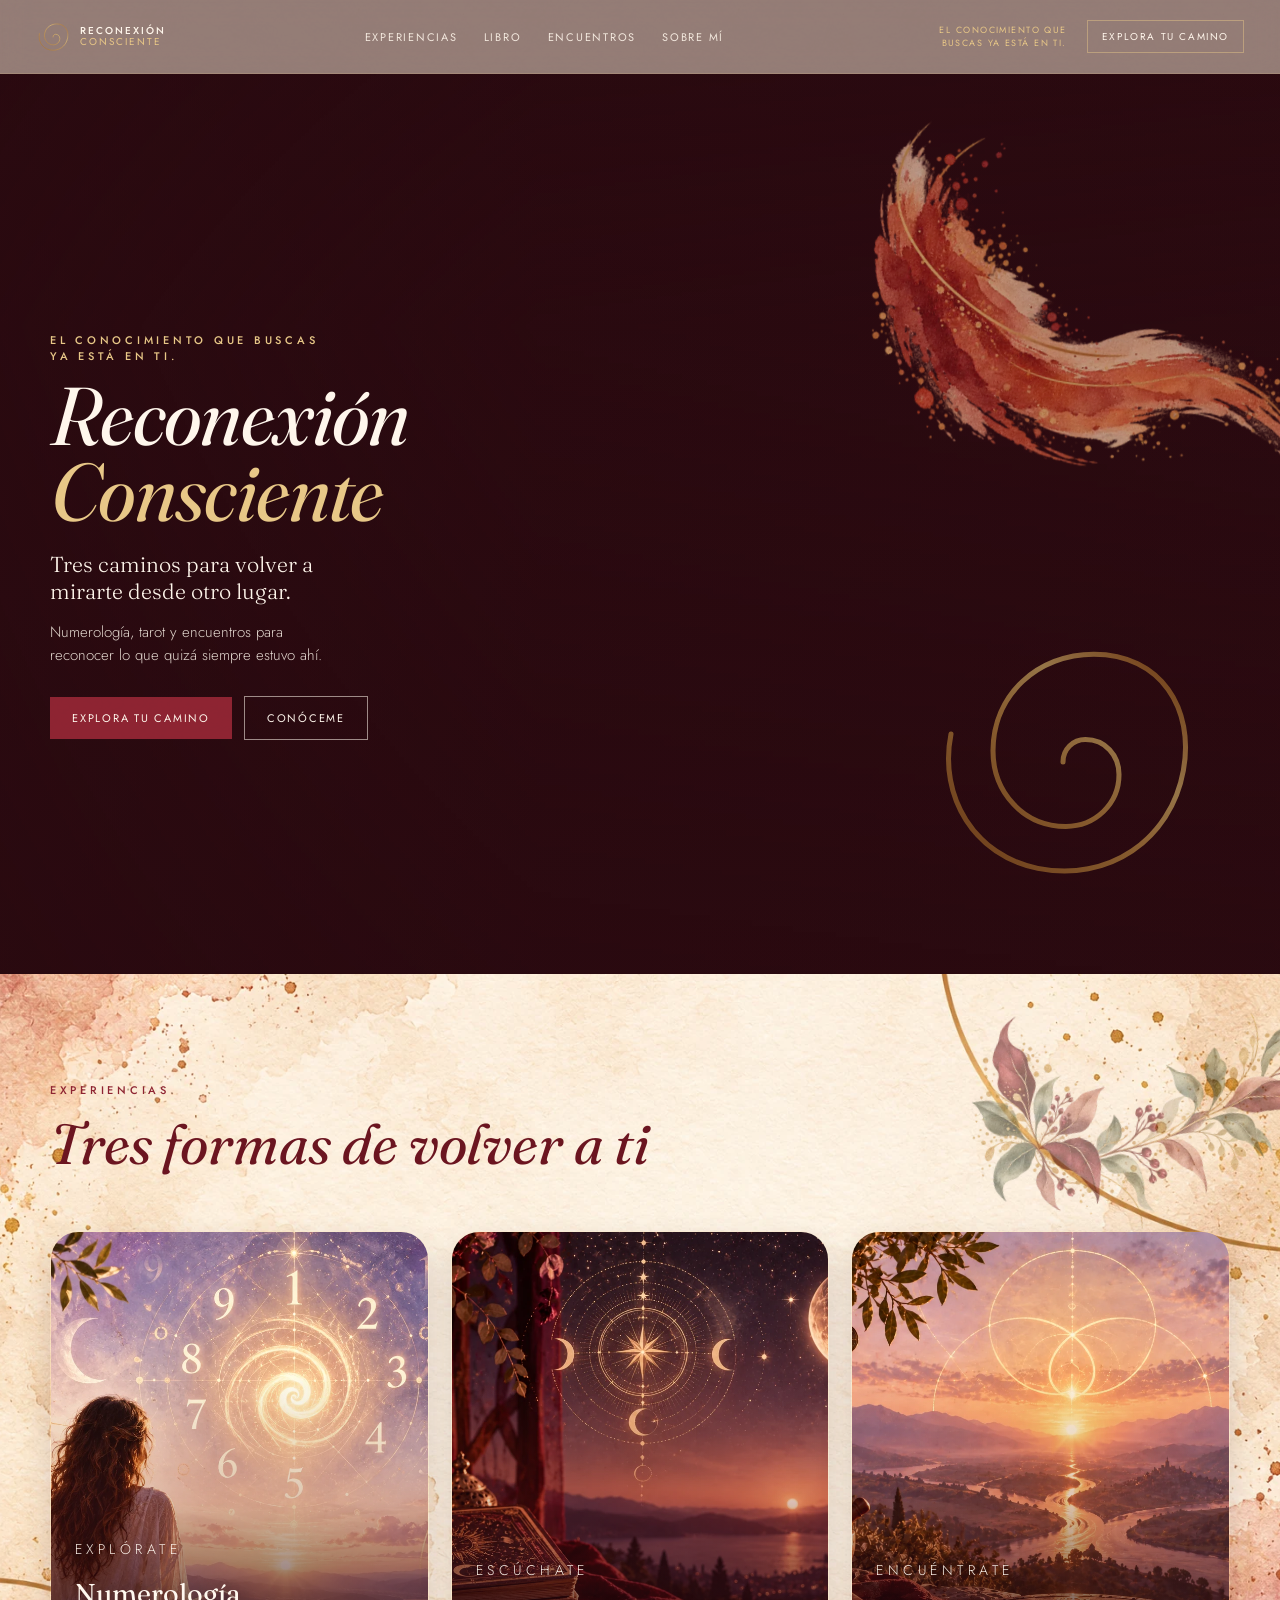
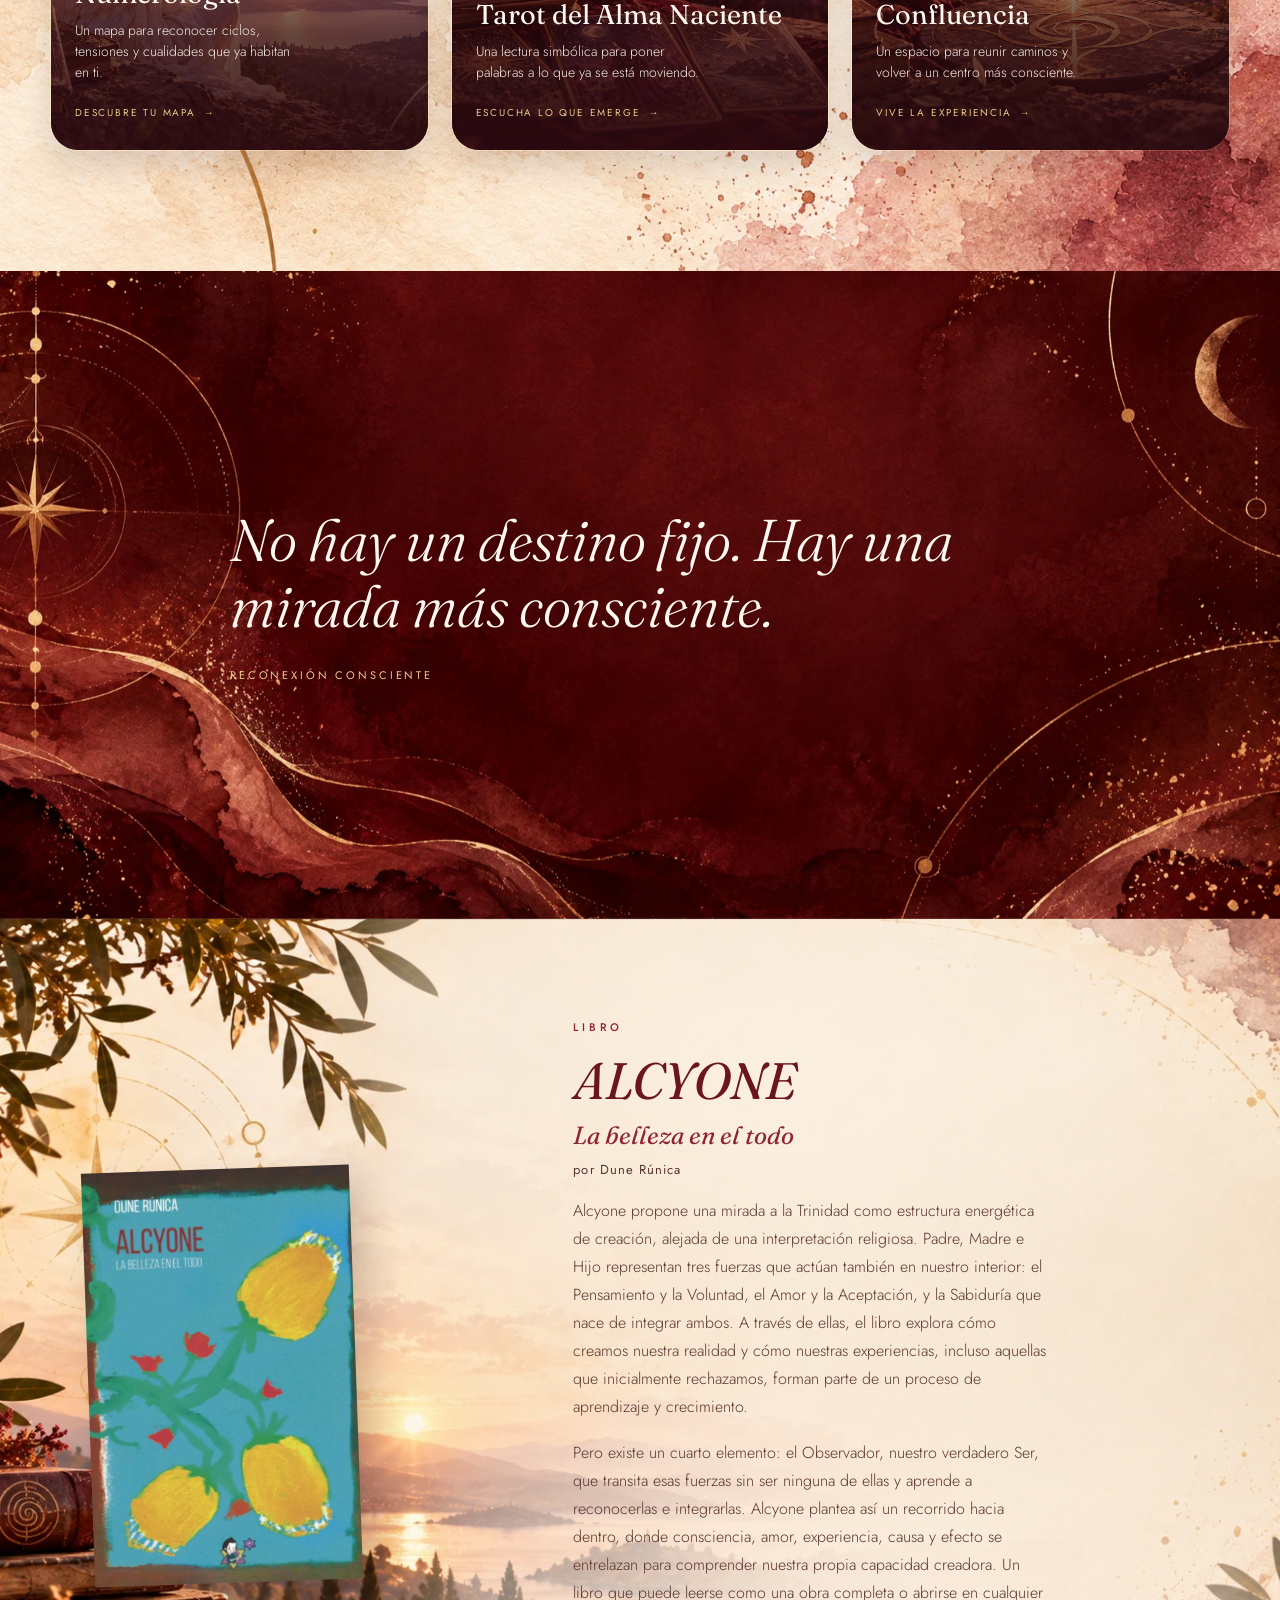
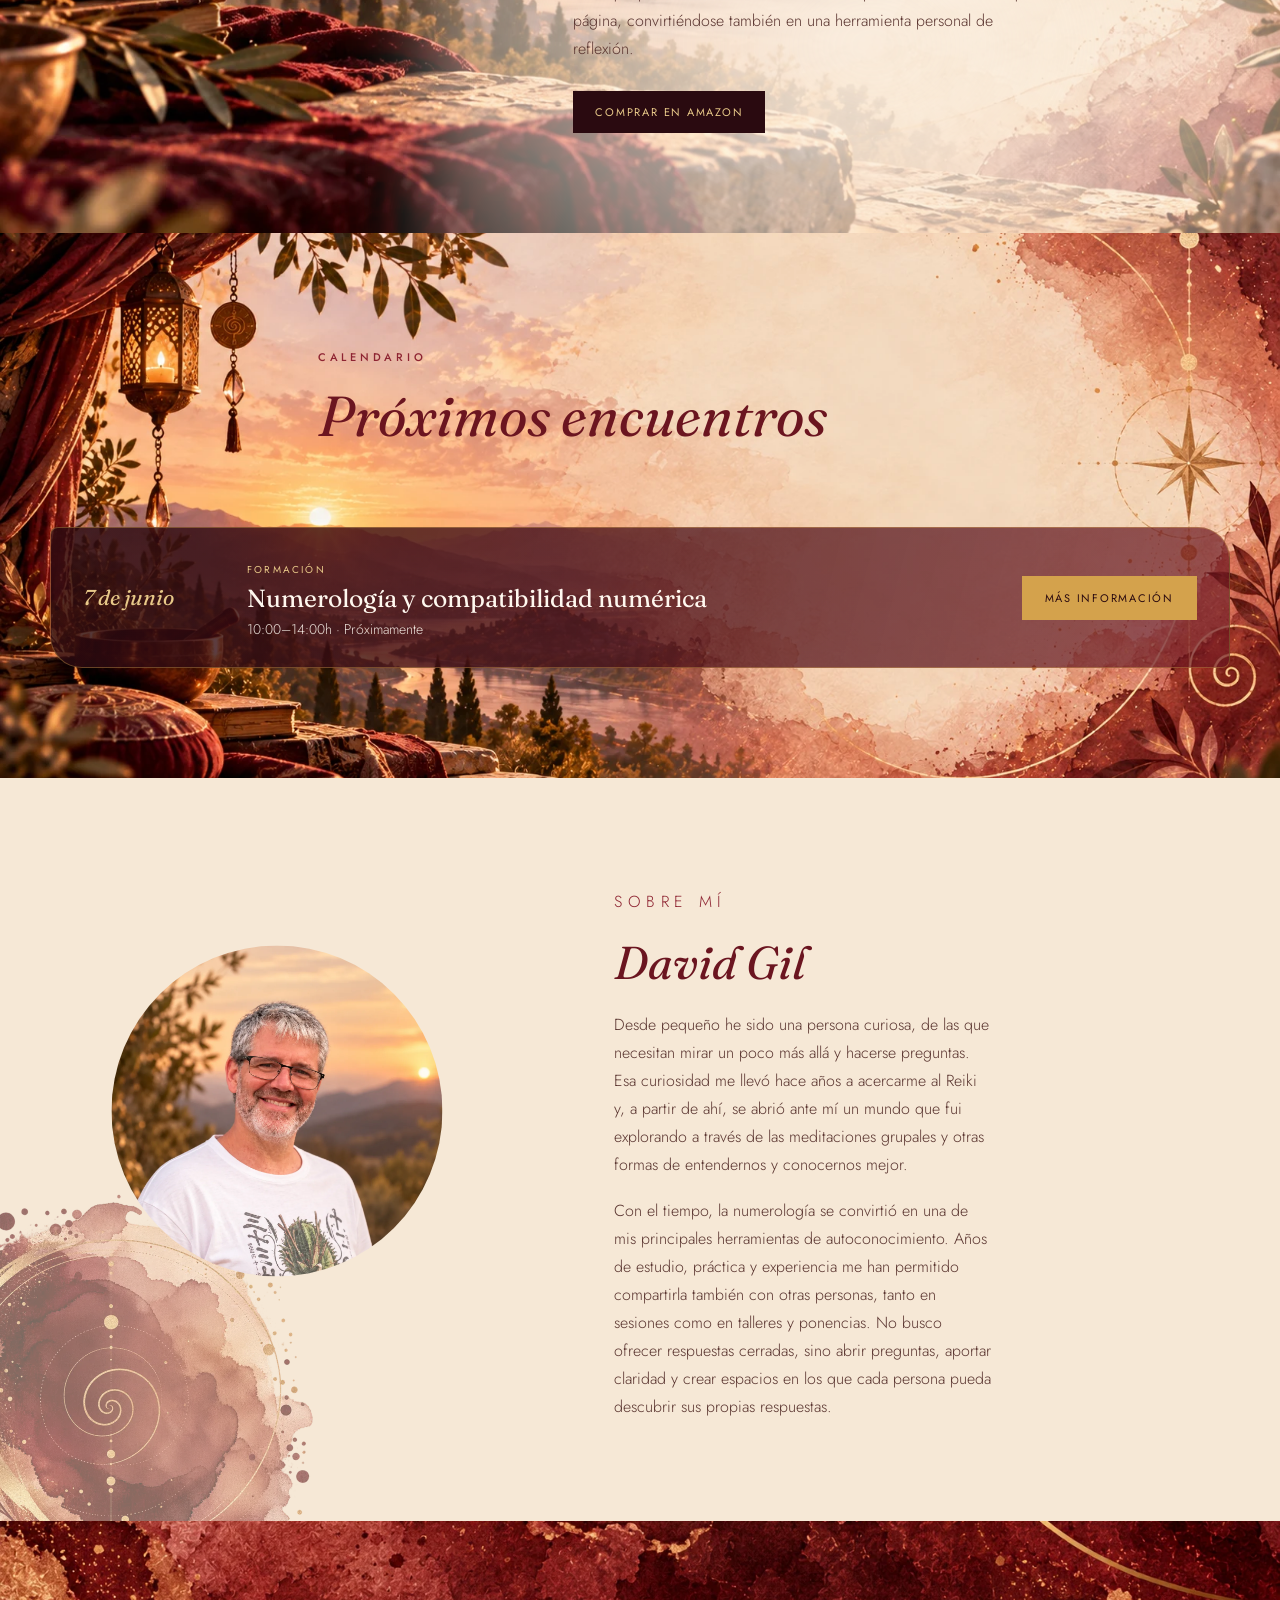
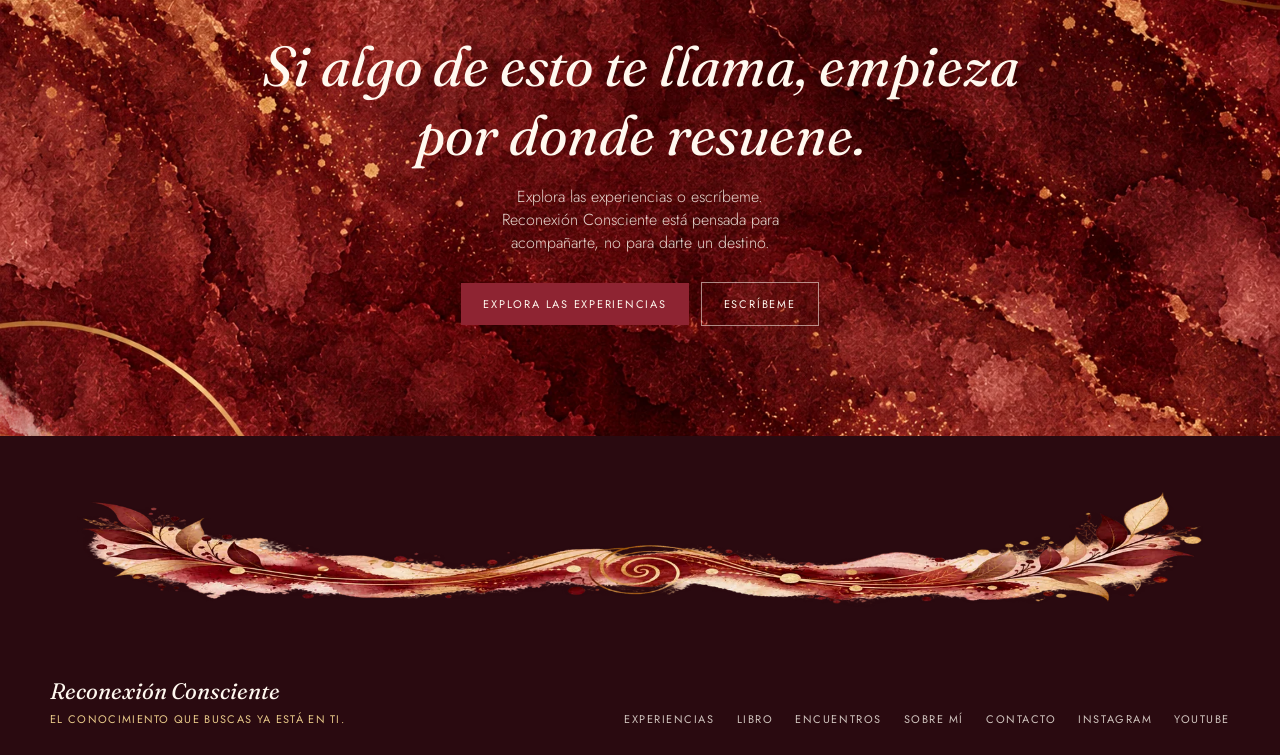
==== commit 0dee33c5: "feat: integrate experience cards with apps Co-authored-by: Cursor <cursoragent@cursor.com>" ====
--- a/index.html
+++ b/index.html
@@ -67,7 +67,7 @@
       <h2>Tres formas de volver a ti</h2>
     </div>
     <div class="rc-portals">
-      <a class="rc-portal rc-reveal" id="explorate" href="#explorate">
+      <a class="rc-portal rc-reveal" id="explorate" href="https://numerologia.reconexionconsciente.es">
         <div class="rc-portal-media">
           <img src="assets/experience-numerologia.webp" alt="" loading="lazy" decoding="async">
         </div>
@@ -76,10 +76,10 @@
           <p class="rc-portal-concept">Explórate</p>
           <h3>Numerología</h3>
           <p>Un mapa para reconocer ciclos, tensiones y cualidades que ya habitan en ti.</p>
-          <span class="rc-portal-cta">Entrar en la experiencia →</span>
+          <span class="rc-portal-cta">Descubre tu mapa <span class="rc-portal-arrow" aria-hidden="true">→</span></span>
         </div>
       </a>
-      <a class="rc-portal rc-reveal" id="escuchate" href="#escuchate">
+      <a class="rc-portal rc-reveal" id="escuchate" href="https://tarot.reconexionconsciente.es">
         <div class="rc-portal-media">
           <img src="assets/experience-tarot.webp" alt="" loading="lazy" decoding="async">
         </div>
@@ -88,10 +88,10 @@
           <p class="rc-portal-concept">Escúchate</p>
           <h3>Tarot del Alma Naciente</h3>
           <p>Una lectura simbólica para poner palabras a lo que ya se está moviendo.</p>
-          <span class="rc-portal-cta">Entrar en la experiencia →</span>
+          <span class="rc-portal-cta">Escucha lo que emerge <span class="rc-portal-arrow" aria-hidden="true">→</span></span>
         </div>
       </a>
-      <a class="rc-portal rc-reveal" id="encuentrate" href="#encuentrate">
+      <a class="rc-portal rc-reveal" id="encuentrate" href="https://confluencia.reconexionconsciente.es">
         <div class="rc-portal-media">
           <img src="assets/experience-confluencia.webp" alt="" loading="lazy" decoding="async">
         </div>
@@ -100,7 +100,7 @@
           <p class="rc-portal-concept">Encuéntrate</p>
           <h3>Confluencia</h3>
           <p>Un espacio para reunir caminos y volver a un centro más consciente.</p>
-          <span class="rc-portal-cta">Entrar en la experiencia →</span>
+          <span class="rc-portal-cta">Vive la experiencia <span class="rc-portal-arrow" aria-hidden="true">→</span></span>
         </div>
       </a>
     </div>
--- a/rc-home.css
+++ b/rc-home.css
@@ -425,6 +425,25 @@
   text-decoration:none;
   color:var(--rc-foam);
   isolation:isolate;
+  cursor:pointer;
+  border:1px solid rgba(232,201,137,.16);
+  box-shadow:0 14px 32px rgba(42,10,16,.16);
+  transition:transform .45s ease, box-shadow .45s ease, border-color .45s ease;
+}
+
+.rc-portal:hover{
+  transform:translateY(-7px);
+  border-color:rgba(232,201,137,.42);
+  box-shadow:0 22px 40px rgba(42,10,16,.24);
+}
+
+.rc-portal:focus,
+.rc-portal:focus-visible{
+  outline:2px solid var(--rc-gold-soft);
+  outline-offset:4px;
+  transform:translateY(-7px);
+  border-color:rgba(232,201,137,.5);
+  box-shadow:0 22px 40px rgba(42,10,16,.24);
 }
 
 .rc-portal-media{
@@ -437,10 +456,12 @@
   width:100%;
   height:100%;
   object-fit:cover;
-  transition:transform 7s ease;
-}
-
-.rc-portal:hover .rc-portal-media img{transform:scale(1.07);}
+  transition:transform .8s ease;
+}
+
+.rc-portal:hover .rc-portal-media img,
+.rc-portal:focus .rc-portal-media img,
+.rc-portal:focus-visible .rc-portal-media img{transform:scale(1.045);}
 
 .rc-portal-shade{
   position:absolute;
@@ -465,11 +486,11 @@
 }
 
 .rc-portal-concept{
-  font-size:10px;
-  letter-spacing:.28em;
+  font-size:11px;
+  letter-spacing:.32em;
   text-transform:uppercase;
   color:var(--rc-gold-soft);
-  margin-bottom:8px;
+  margin-bottom:10px;
 }
 
 .rc-portal h3{
@@ -491,10 +512,24 @@
 }
 
 .rc-portal-cta{
+  display:inline-flex;
+  align-items:center;
+  gap:8px;
   font-size:10px;
-  letter-spacing:.2em;
+  letter-spacing:.18em;
   text-transform:uppercase;
   color:var(--rc-gold-soft);
+}
+
+.rc-portal-arrow{
+  display:inline-block;
+  transition:transform .35s ease;
+}
+
+.rc-portal:hover .rc-portal-arrow,
+.rc-portal:focus .rc-portal-arrow,
+.rc-portal:focus-visible .rc-portal-arrow{
+  transform:translateX(5px);
 }
 
 /* ── Manifesto ── */
@@ -984,7 +1019,9 @@
 @media (prefers-reduced-motion:reduce){
   .rc-hero-media img,
   .rc-hero-spiral,
+  .rc-portal,
   .rc-portal-media img,
+  .rc-portal-arrow,
   .rc-reveal{
     animation:none!important;
     transition:none!important;
@@ -1043,7 +1080,7 @@
   }
   body.rc-nav-open .rc-nav{display:flex;}
   .rc-nav a{font-size:18px;}
-  .rc-portals{grid-template-columns:1fr 1fr;}
+  .rc-portals{grid-template-columns:1fr 1fr;gap:22px;}
   .rc-portal:nth-child(3){grid-column:1 / -1;}
   .rc-events .rc-section-head{padding-left:72px;}
   .rc-event{grid-template-columns:1fr;gap:10px;}
@@ -1086,12 +1123,20 @@
   .rc-hero h1{font-size:clamp(3rem, 14vw, 4.4rem);}
   .rc-hero-brush.is-terra{width:70vw;top:auto;bottom:12%;opacity:.45;}
   .rc-hero-spiral{display:none;}
-  .rc-portals{grid-template-columns:1fr;}
+  .rc-portals{
+    grid-template-columns:1fr;
+    gap:28px;
+  }
   .rc-portal{
     height:420px;
     min-height:420px;
     margin:0;
     border-radius:28px;
+  }
+  .rc-portal:hover,
+  .rc-portal:focus,
+  .rc-portal:focus-visible{
+    transform:none;
   }
   .rc-events .rc-section-head{padding-left:24px;}
   .rc-footer-ornament{margin-bottom:24px;}
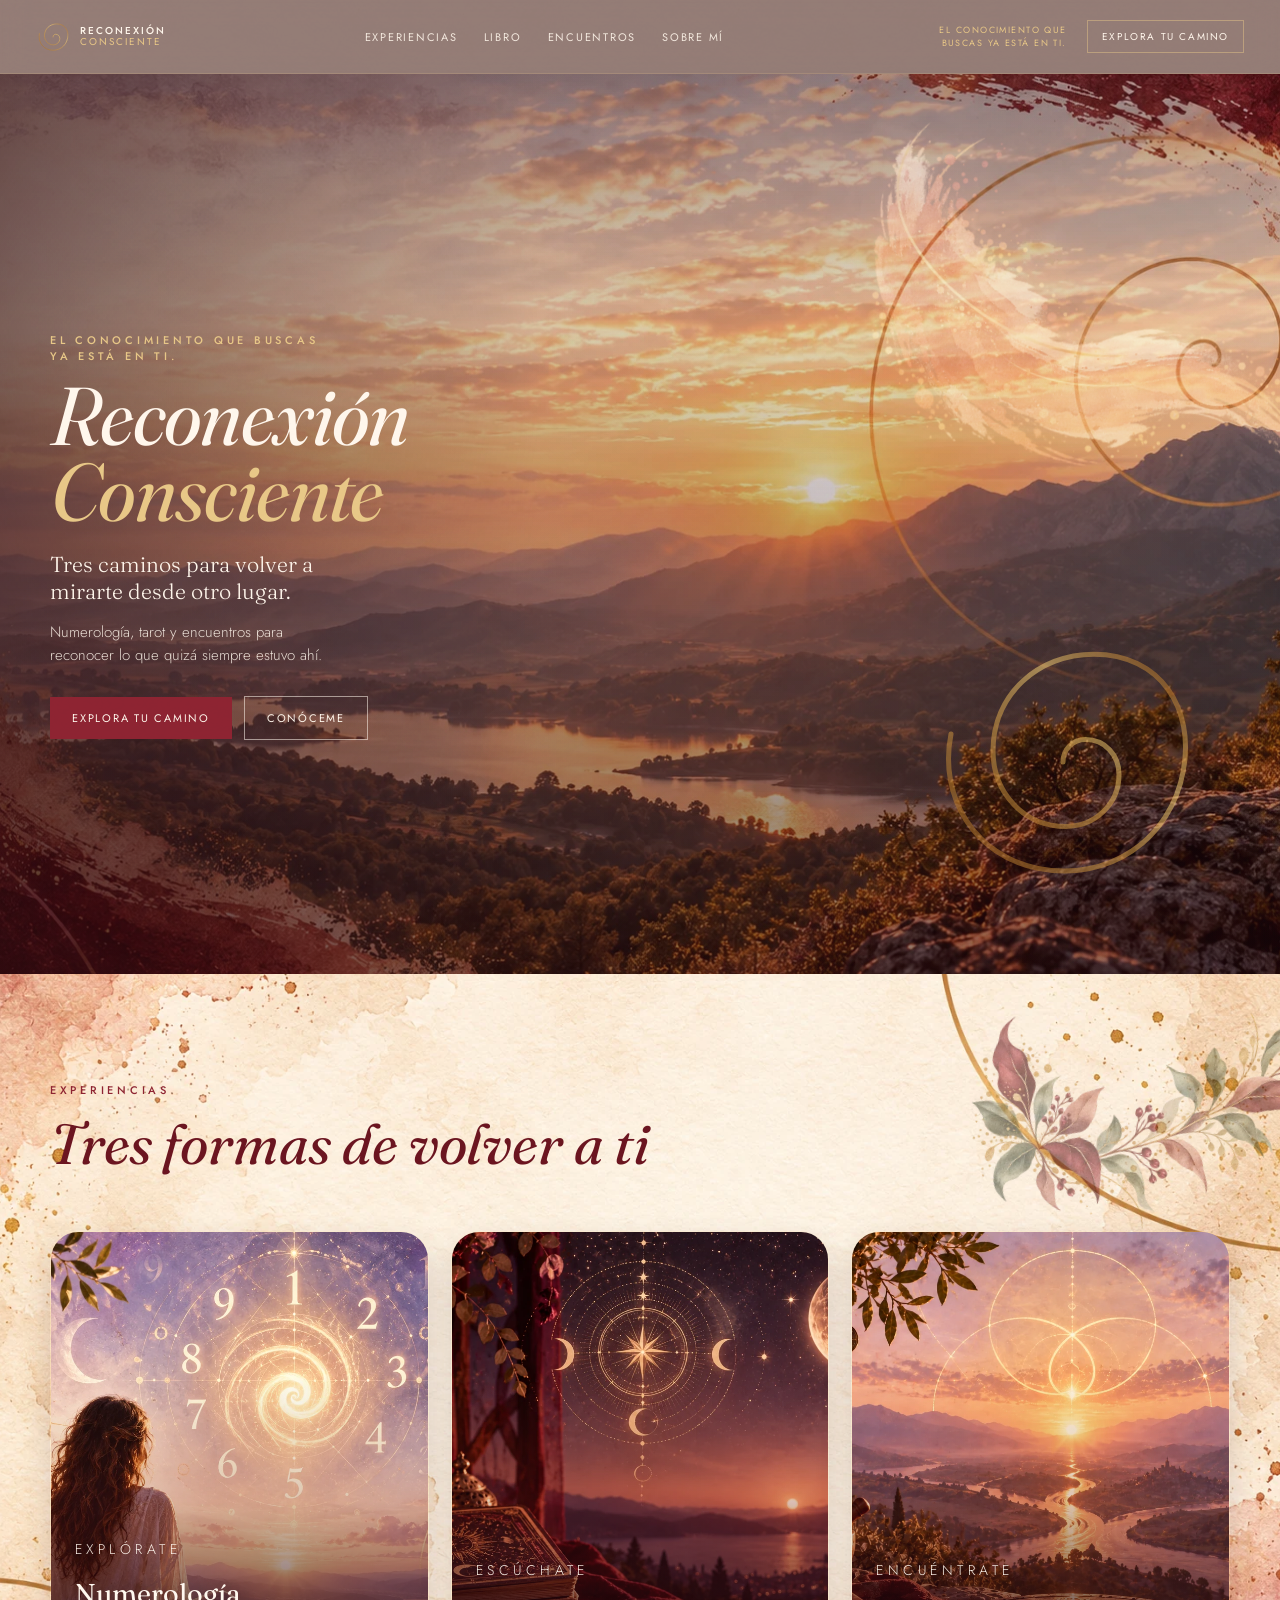
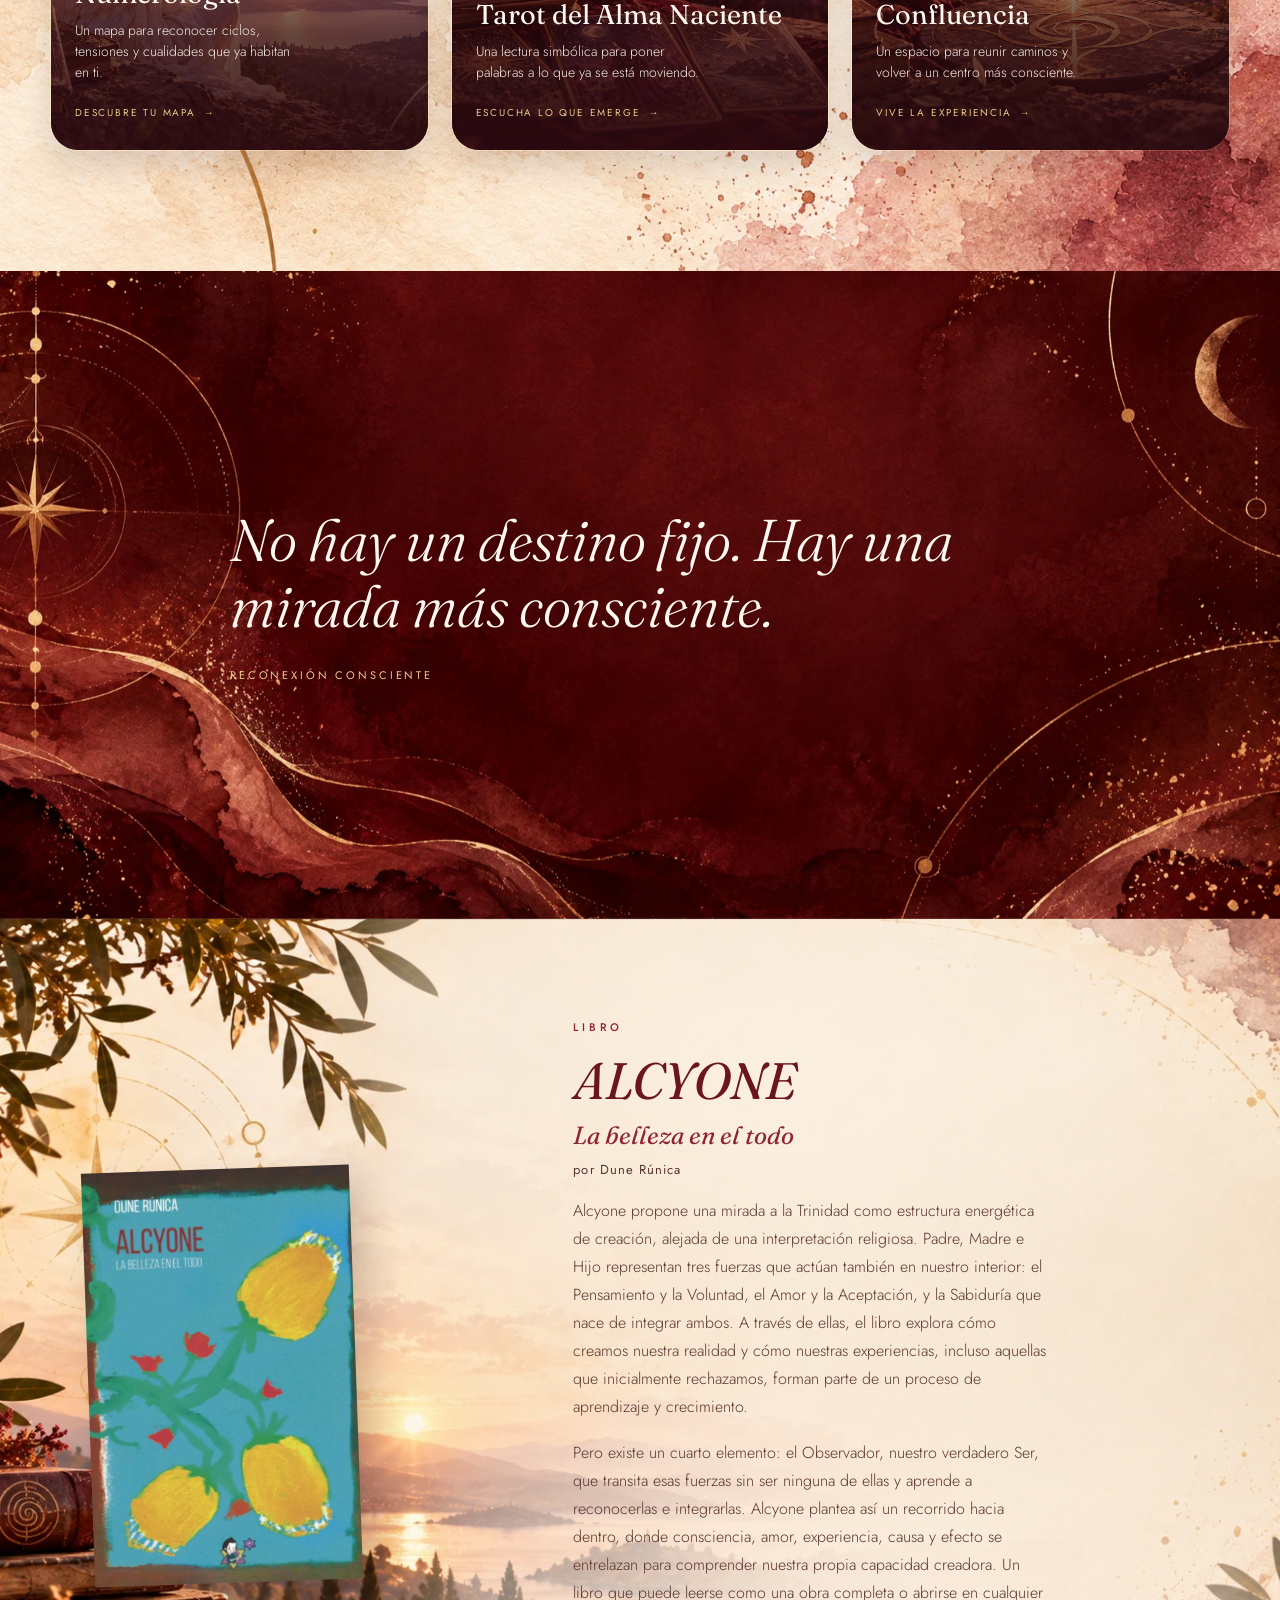
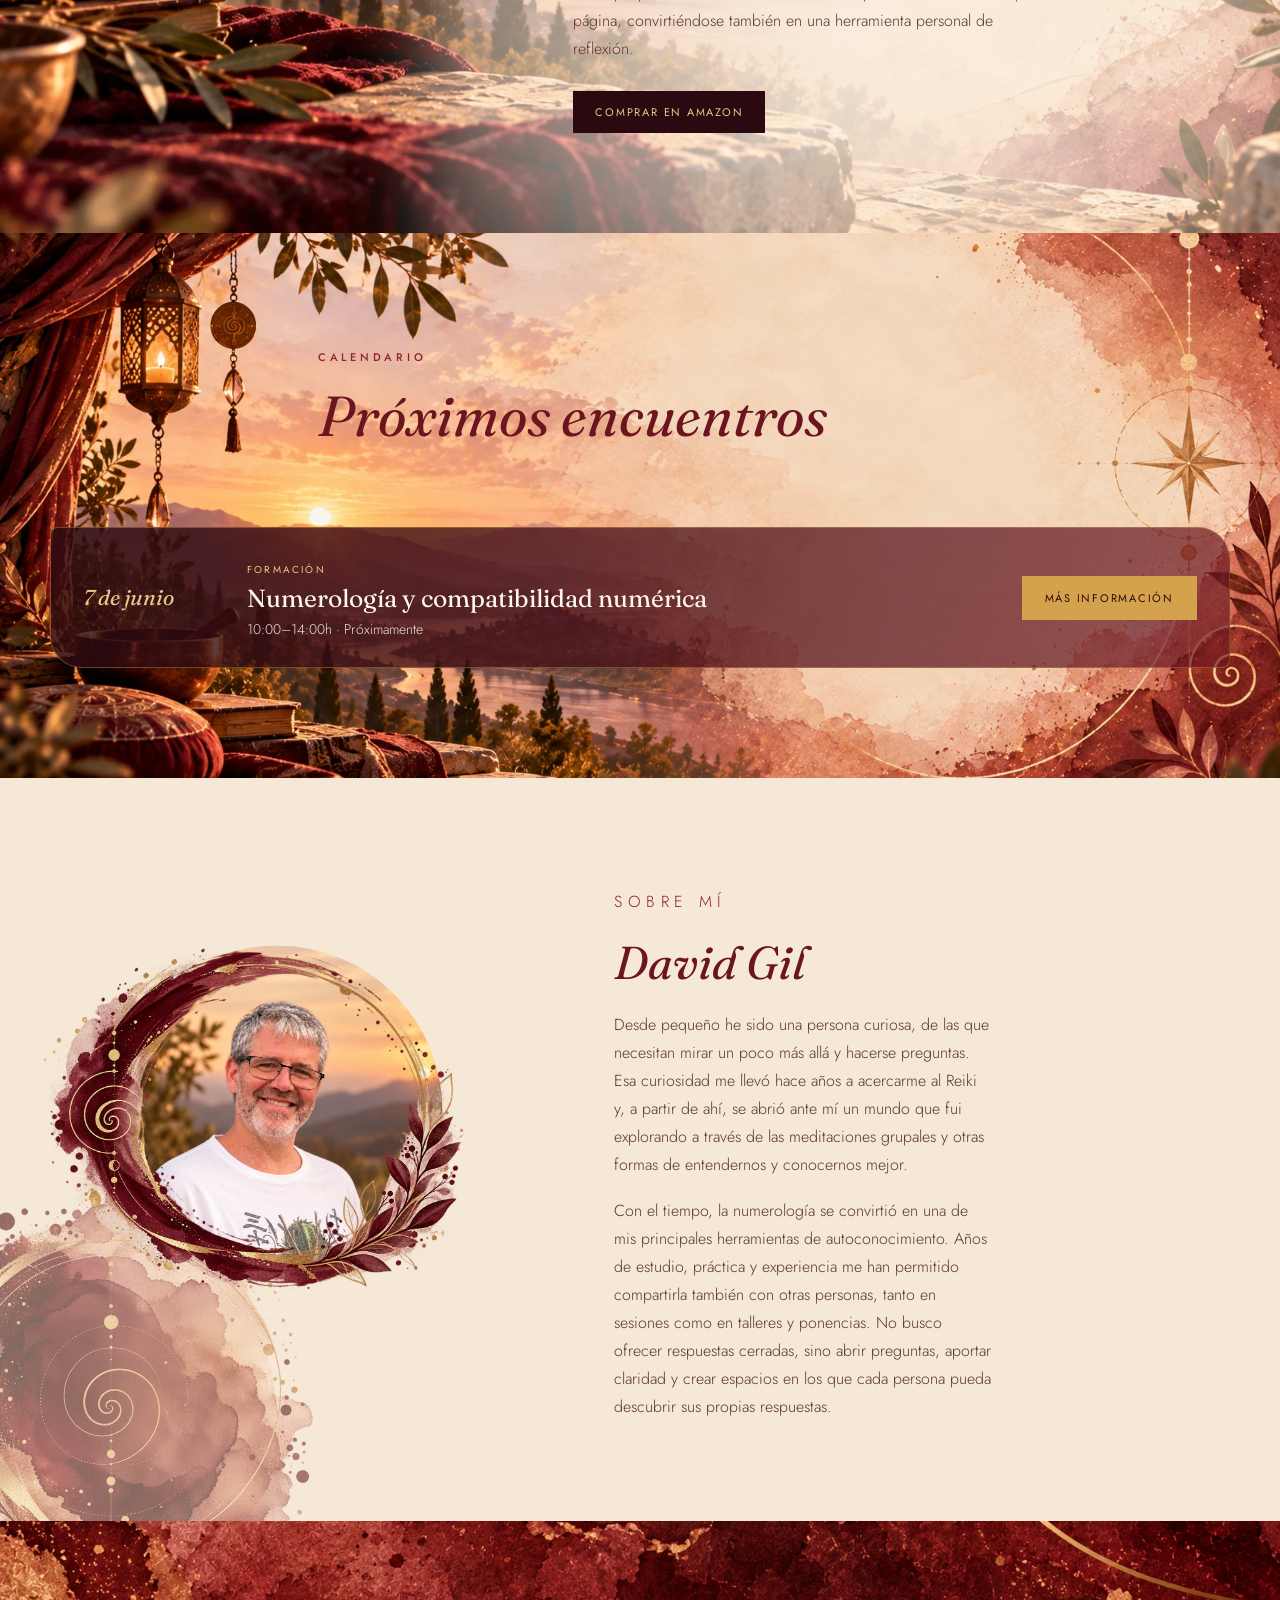
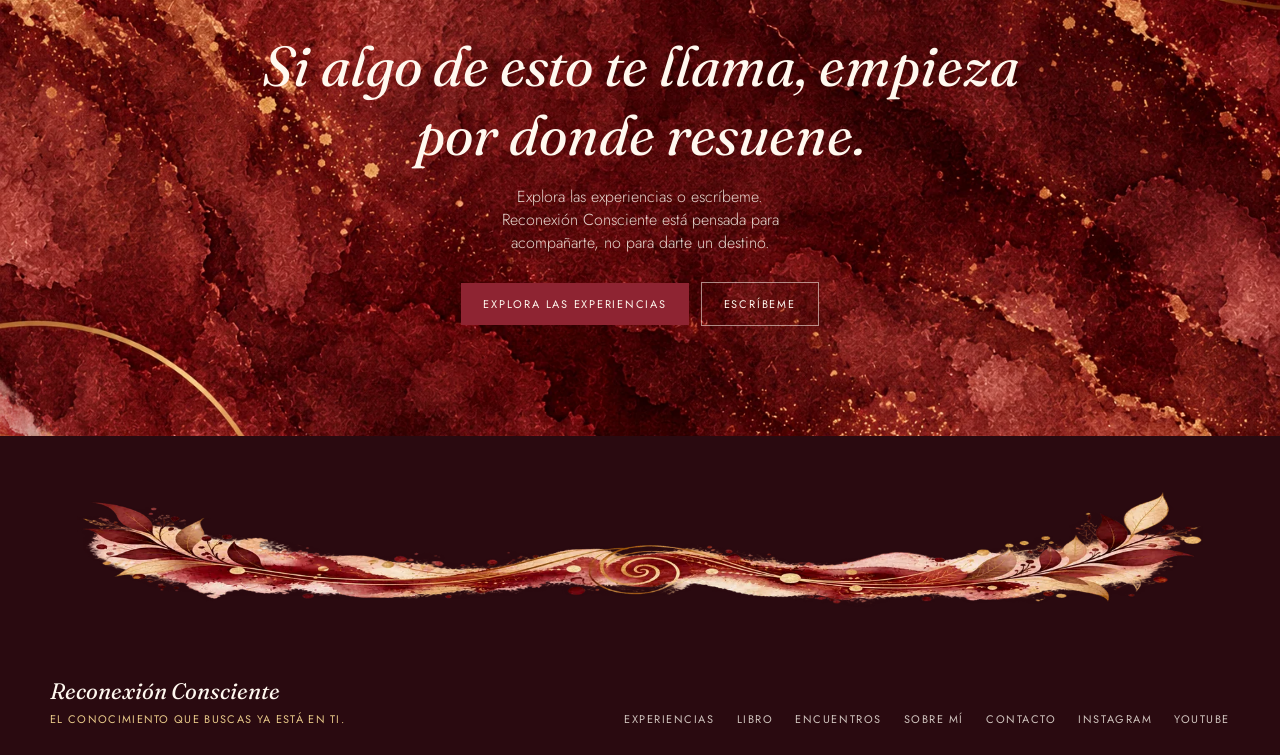
==== commit eefd3c7a: "feat: add contextual entry to experiences Co-authored-by: Cursor <cursoragent@cursor.com>" ====
--- a/index.html
+++ b/index.html
@@ -67,7 +67,7 @@
       <h2>Tres formas de volver a ti</h2>
     </div>
     <div class="rc-portals">
-      <a class="rc-portal rc-reveal" id="explorate" href="https://numerologia.reconexionconsciente.es">
+      <a class="rc-portal rc-reveal" id="explorate" href="https://numerologia.reconexionconsciente.es/?from=reconexion">
         <div class="rc-portal-media">
           <img src="assets/experience-numerologia.webp" alt="" loading="lazy" decoding="async">
         </div>
@@ -79,7 +79,7 @@
           <span class="rc-portal-cta">Descubre tu mapa <span class="rc-portal-arrow" aria-hidden="true">→</span></span>
         </div>
       </a>
-      <a class="rc-portal rc-reveal" id="escuchate" href="https://tarot.reconexionconsciente.es">
+      <a class="rc-portal rc-reveal" id="escuchate" href="https://tarot.reconexionconsciente.es/?from=reconexion">
         <div class="rc-portal-media">
           <img src="assets/experience-tarot.webp" alt="" loading="lazy" decoding="async">
         </div>
@@ -91,7 +91,7 @@
           <span class="rc-portal-cta">Escucha lo que emerge <span class="rc-portal-arrow" aria-hidden="true">→</span></span>
         </div>
       </a>
-      <a class="rc-portal rc-reveal" id="encuentrate" href="https://confluencia.reconexionconsciente.es">
+      <a class="rc-portal rc-reveal" id="encuentrate" href="https://confluencia.reconexionconsciente.es/?from=reconexion">
         <div class="rc-portal-media">
           <img src="assets/experience-confluencia.webp" alt="" loading="lazy" decoding="async">
         </div>
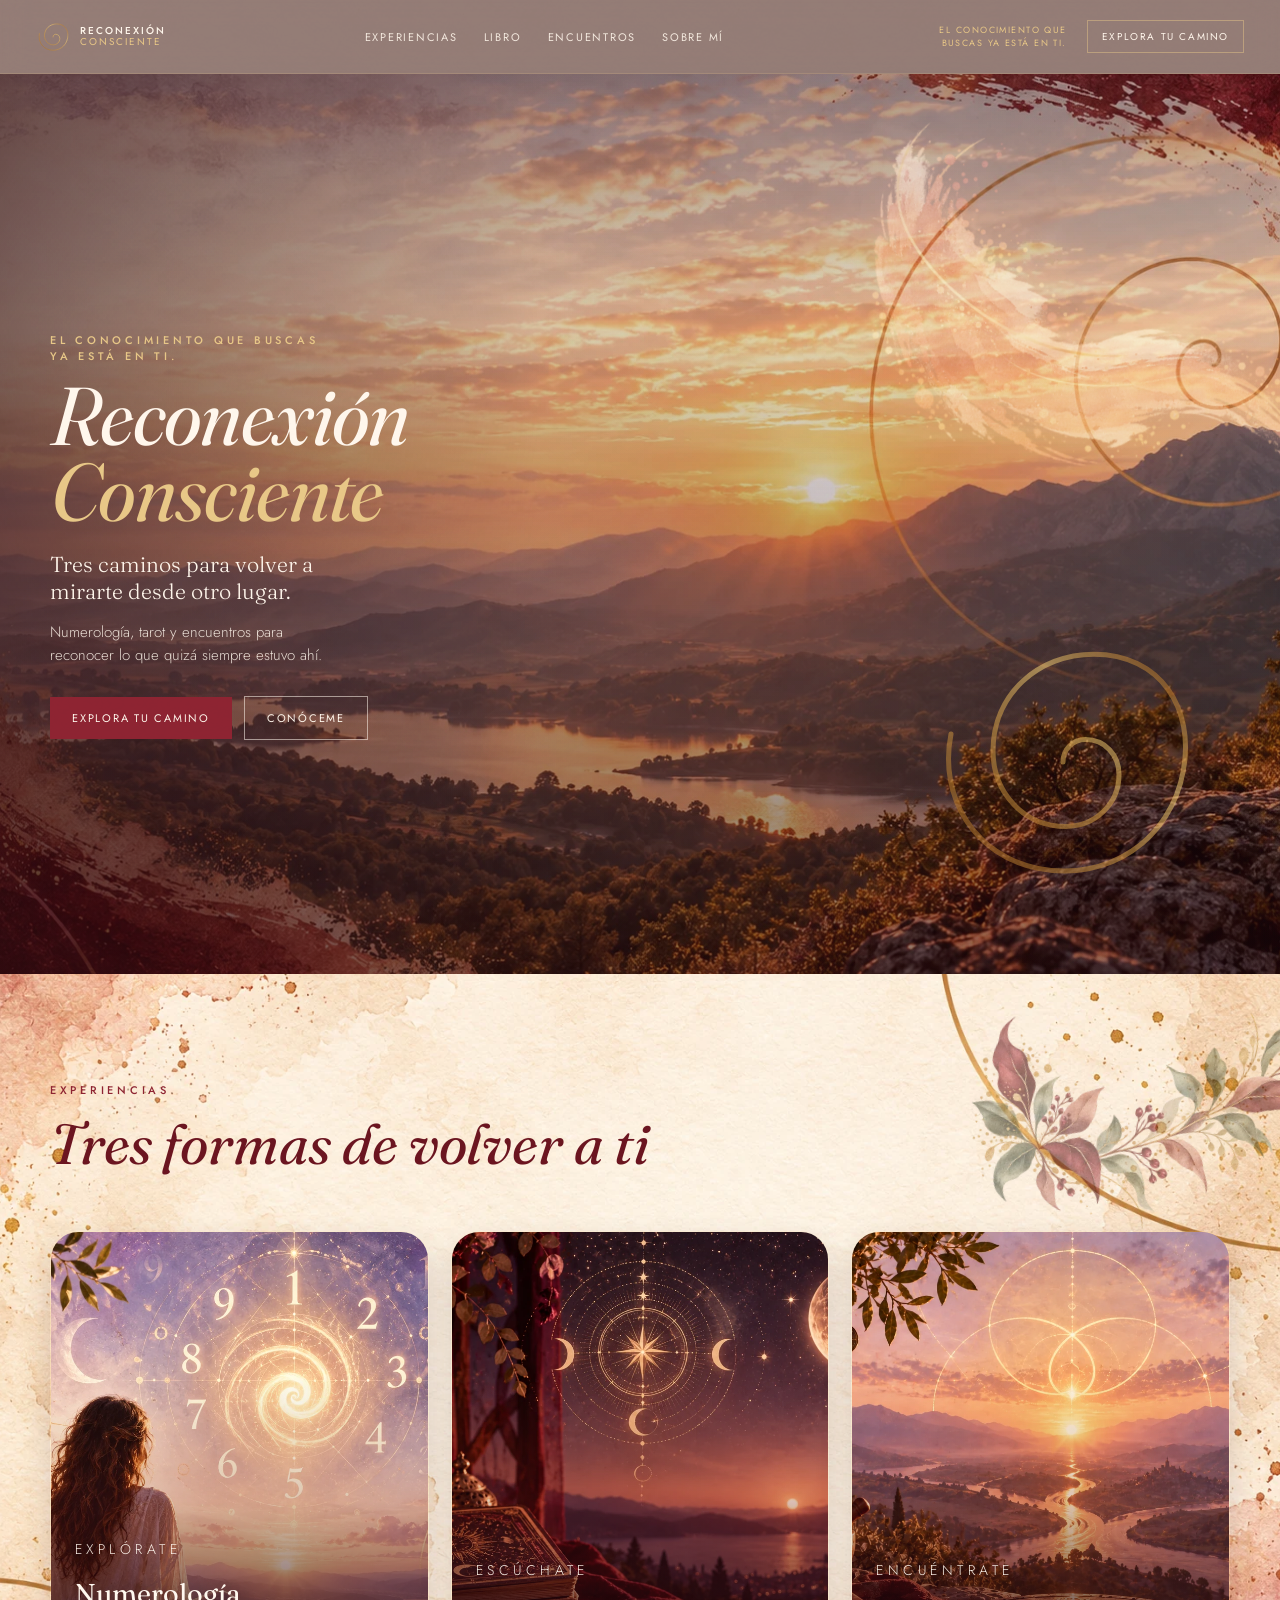
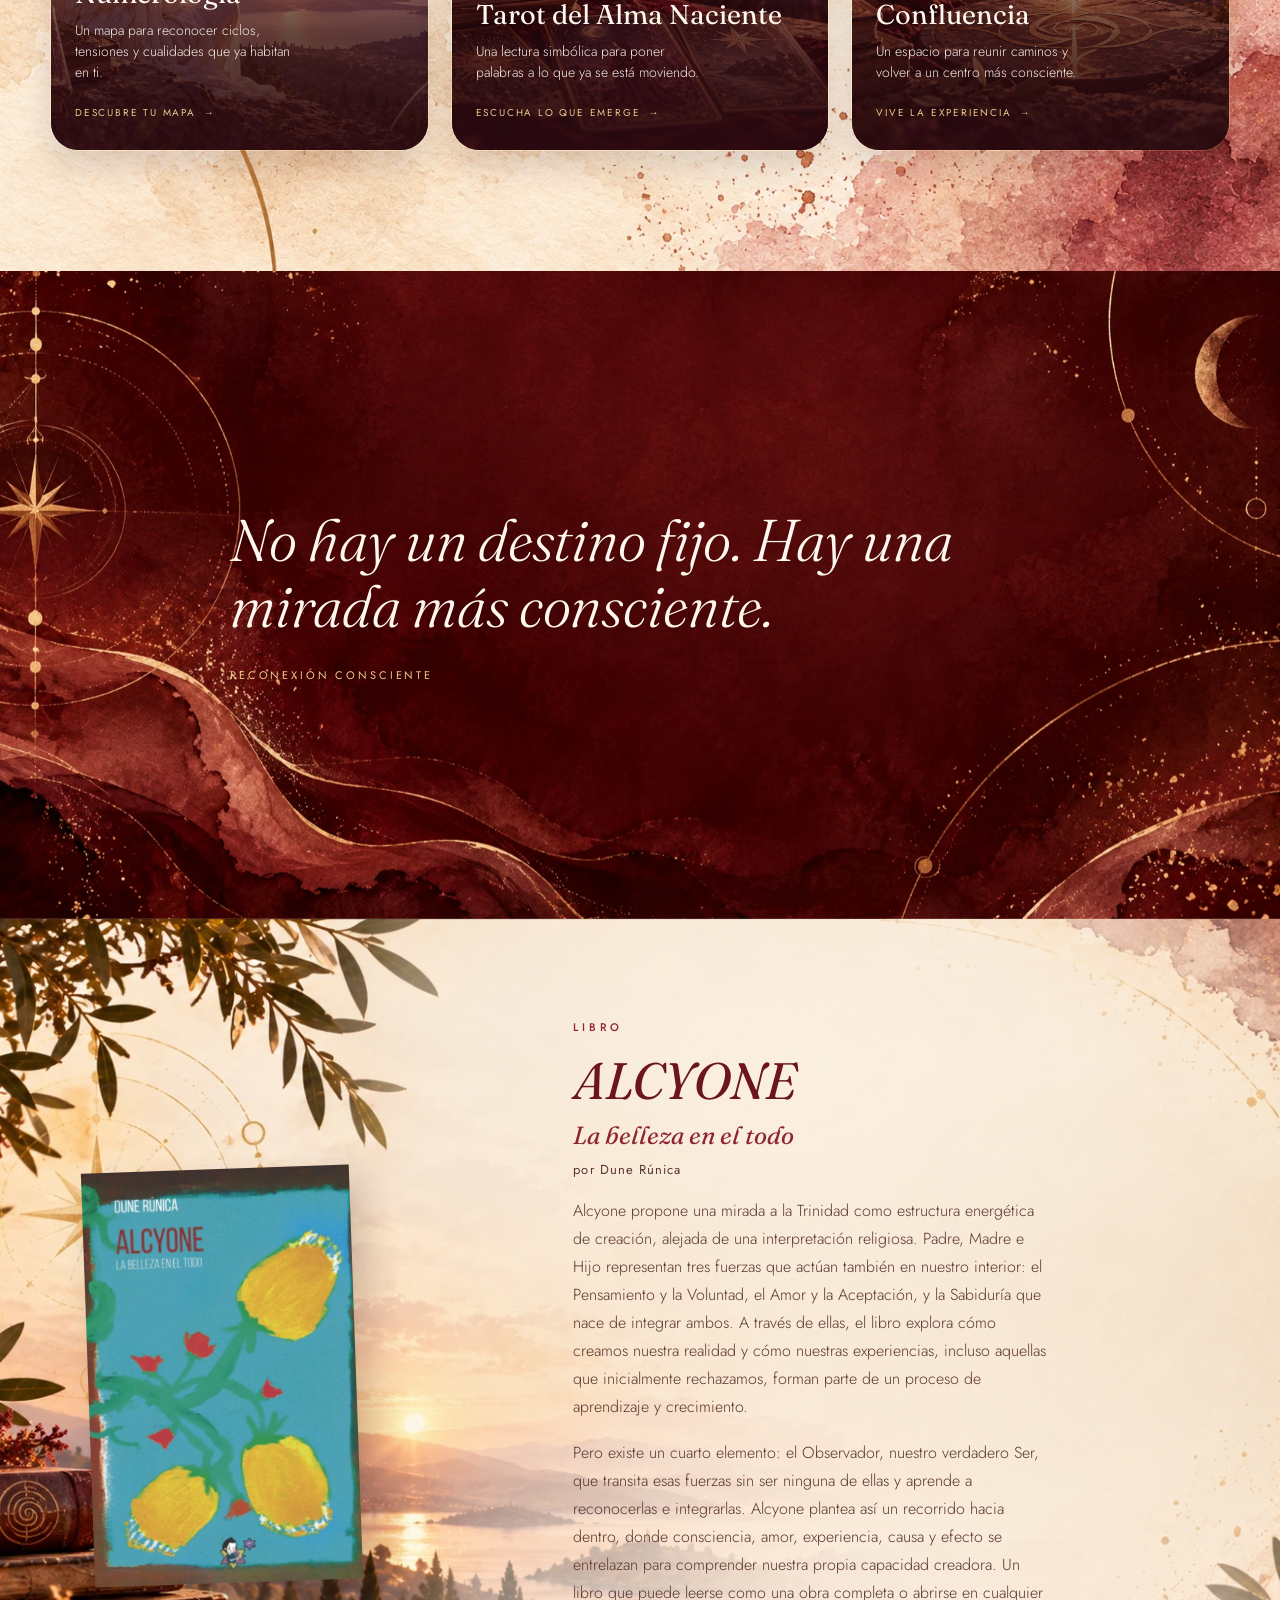
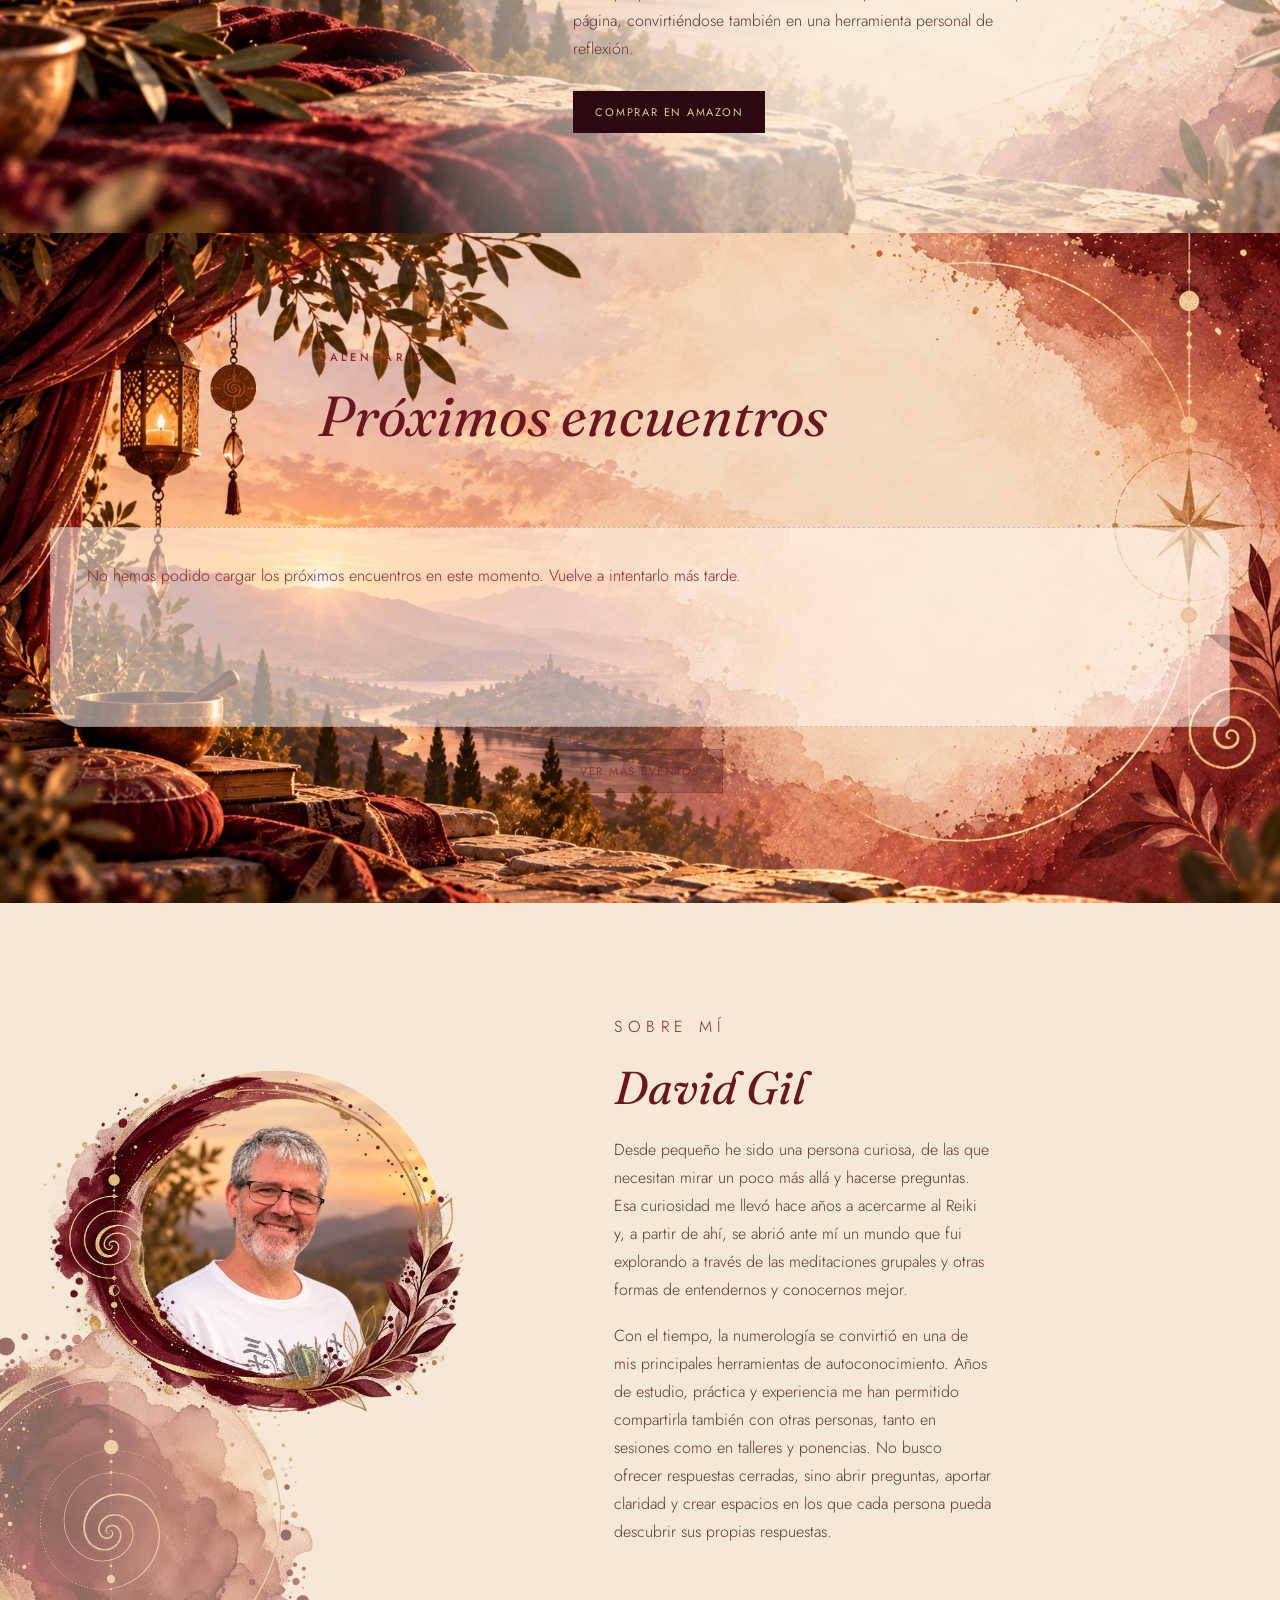
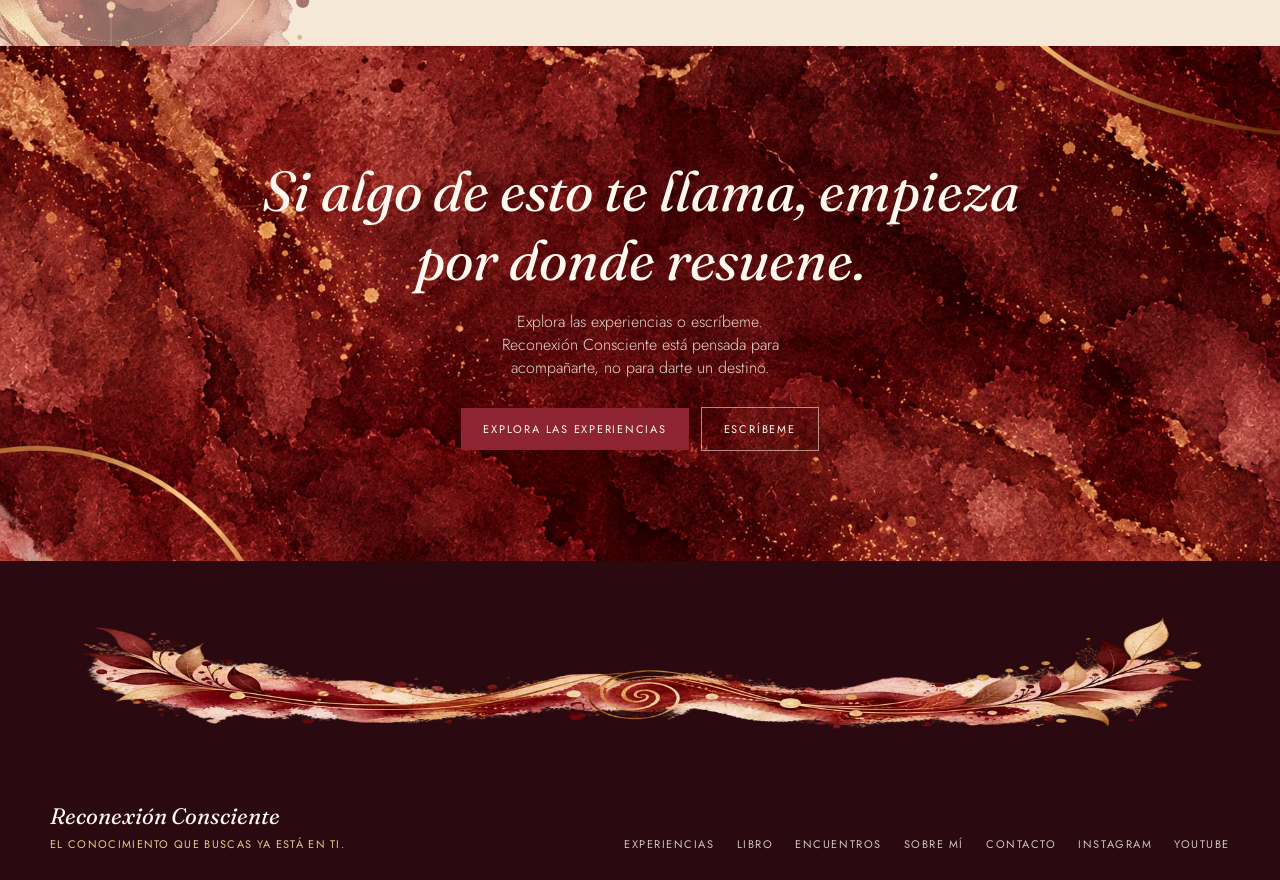
==== commit eb17c919: "feat(events): render dynamic upcoming events on home Co-authored-by: Cursor <cursoragent@cursor.com>" ====
--- a/index.html
+++ b/index.html
@@ -132,21 +132,36 @@
     </div>
   </section>
 
-  <section class="rc-events" id="encuentros">
+  <section class="rc-events" id="encuentros" aria-busy="true" data-events-section>
     <div class="rc-section-head rc-reveal">
       <p class="rc-kicker">Calendario</p>
       <h2>Próximos encuentros</h2>
     </div>
-    <div class="rc-event-list">
-      <article class="rc-event" data-event-id="formacion-numerologia-compatibilidad" data-event-status="upcoming">
-        <time datetime="2026-06-07">7 de junio</time>
-        <div>
-          <span class="rc-event-type">Formación</span>
-          <h3>Numerología y compatibilidad numérica</h3>
-          <p>10:00–14:00h · Próximamente</p>
-        </div>
-        <a class="rc-btn rc-btn-gold" href="mailto:aleyone@gmail.com">Más información</a>
+    <div class="rc-event-list" id="rc-event-list" data-events-list role="status" aria-live="polite">
+      <article class="rc-event rc-event-skeleton" aria-hidden="true">
+        <div class="rc-event-skeleton-block rc-event-skeleton-date"></div>
+        <div class="rc-event-skeleton-body">
+          <div class="rc-event-skeleton-block rc-event-skeleton-line short"></div>
+          <div class="rc-event-skeleton-block rc-event-skeleton-line"></div>
+          <div class="rc-event-skeleton-block rc-event-skeleton-line mid"></div>
+        </div>
+        <div class="rc-event-skeleton-block rc-event-skeleton-cta"></div>
       </article>
+      <article class="rc-event rc-event-skeleton" aria-hidden="true">
+        <div class="rc-event-skeleton-block rc-event-skeleton-date"></div>
+        <div class="rc-event-skeleton-body">
+          <div class="rc-event-skeleton-block rc-event-skeleton-line short"></div>
+          <div class="rc-event-skeleton-block rc-event-skeleton-line"></div>
+          <div class="rc-event-skeleton-block rc-event-skeleton-line mid"></div>
+        </div>
+        <div class="rc-event-skeleton-block rc-event-skeleton-cta"></div>
+      </article>
+      <p class="rc-visually-hidden">Cargando próximos encuentros…</p>
+    </div>
+    <div class="rc-events-more-wrap" data-events-more hidden>
+      <button type="button" class="rc-btn rc-btn-ghost rc-events-more" data-action="ver-mas-eventos" disabled aria-disabled="true">
+        Ver más eventos
+      </button>
     </div>
   </section>
 
@@ -247,5 +262,6 @@
   nodes.forEach(function(n){ io.observe(n); });
 })();
 </script>
+<script src="rc-eventos-home.js" defer></script>
 </body>
 </html>
--- a/rc-home.css
+++ b/rc-home.css
@@ -736,19 +736,50 @@
   width:min(1180px, calc(100% - 48px));
   margin:0 auto;
   display:grid;
-  gap:18px;
-}
-
+  gap:16px;
+  min-height:200px;
+}
+
+/* Base sin CTA: cartel opcional + fecha + info que ocupa el resto */
 .rc-event{
   display:grid;
-  grid-template-columns:140px 1fr auto;
-  gap:24px;
+  grid-template-columns:minmax(12rem, 13.5rem) minmax(0, 1fr);
+  column-gap:28px;
+  row-gap:14px;
   align-items:center;
-  padding:28px 32px;
+  padding:22px 28px;
   color:var(--rc-foam);
   background:linear-gradient(105deg, rgba(42,10,16,.82) 0%, rgba(107,21,32,.68) 100%);
   border:1px solid rgba(212,162,76,.38);
   border-radius:8px 32px 8px 32px;
+}
+
+.rc-event:has(> .rc-btn-gold){
+  grid-template-columns:minmax(12rem, 13.5rem) minmax(0, 1fr) auto;
+}
+
+.rc-event:has(.rc-event-media){
+  grid-template-columns:96px minmax(12rem, 13.5rem) minmax(0, 1fr);
+}
+
+.rc-event:has(.rc-event-media):has(> .rc-btn-gold){
+  grid-template-columns:96px minmax(12rem, 13.5rem) minmax(0, 1fr) auto;
+}
+
+.rc-event-media{
+  width:96px;
+  align-self:center;
+  display:flex;
+  align-items:center;
+}
+
+.rc-event-media img{
+  width:96px;
+  height:128px;
+  object-fit:cover;
+  border-radius:6px 18px 6px 18px;
+  border:1px solid rgba(212,162,76,.35);
+  background:rgba(42,10,16,.35);
 }
 
 .rc-event time{
@@ -756,6 +787,12 @@
   font-style:italic;
   font-size:1.35rem;
   color:var(--rc-gold-soft);
+  line-height:1.2;
+}
+
+.rc-event-body{
+  min-width:0;
+  max-width:none;
 }
 
 .rc-event-type{
@@ -767,6 +804,23 @@
   margin-bottom:6px;
 }
 
+.rc-event-badge{
+  display:inline-block;
+  margin-left:10px;
+  padding:2px 8px;
+  border:1px solid rgba(212,162,76,.55);
+  border-radius:999px;
+  font-size:9px;
+  letter-spacing:.16em;
+  text-transform:uppercase;
+  color:var(--rc-gold-soft);
+  vertical-align:middle;
+}
+
+.rc-event.is-featured{
+  box-shadow:inset 0 0 0 1px rgba(212,162,76,.28);
+}
+
 .rc-event h3{
   font-family:var(--rc-serif);
   font-weight:400;
@@ -779,12 +833,16 @@
   font-weight:300;
   font-size:14px;
   color:rgba(255,248,239,.9);
+  line-height:1.55;
 }
 
 .rc-event .rc-btn-gold{
   background:var(--rc-gold);
   border:1px solid var(--rc-gold);
   color:var(--rc-burgundy-deep);
+  white-space:nowrap;
+  justify-self:end;
+  align-self:center;
 }
 
 .rc-event .rc-btn-gold:hover{
@@ -792,10 +850,88 @@
   color:var(--rc-burgundy-deep);
 }
 
+.rc-event.rc-event-skeleton{
+  grid-template-columns:minmax(12rem, 13.5rem) minmax(0, 1fr) auto;
+}
+
+@media (min-width:1025px){
+  .rc-event time{
+    white-space:nowrap;
+  }
+}
+
 .rc-event-empty{
+  margin:0;
   padding:36px;
-  border:1px dashed rgba(232,201,137,.28);
+  border:1px dashed rgba(107,21,32,.28);
+  border-radius:8px 28px 8px 28px;
   font-weight:300;
+  color:var(--rc-burgundy);
+  background:rgba(255,248,239,.55);
+}
+
+.rc-event-error{
+  border-color:rgba(107,21,32,.22);
+  color:var(--rc-wine);
+}
+
+.rc-event-skeleton{
+  pointer-events:none;
+  min-height:112px;
+}
+
+.rc-event-skeleton-block{
+  border-radius:6px;
+  background:linear-gradient(
+    90deg,
+    rgba(255,248,239,.08) 0%,
+    rgba(232,201,137,.18) 50%,
+    rgba(255,248,239,.08) 100%
+  );
+  background-size:200% 100%;
+  animation:rc-event-shimmer 1.4s ease-in-out infinite;
+}
+
+.rc-event-skeleton-date{height:1.6rem;width:110px;}
+.rc-event-skeleton-body{display:grid;gap:10px;}
+.rc-event-skeleton-line{height:14px;width:100%;max-width:420px;}
+.rc-event-skeleton-line.short{width:88px;height:10px;}
+.rc-event-skeleton-line.mid{width:70%;max-width:280px;}
+.rc-event-skeleton-cta{height:42px;width:140px;justify-self:end;border-radius:999px;}
+
+@keyframes rc-event-shimmer{
+  0%{background-position:100% 0;}
+  100%{background-position:-100% 0;}
+}
+
+@media (prefers-reduced-motion: reduce){
+  .rc-event-skeleton-block{animation:none;}
+}
+
+.rc-events-more-wrap{
+  width:min(1180px, calc(100% - 48px));
+  margin:22px auto 0;
+  display:flex;
+  justify-content:center;
+}
+
+.rc-events-more{
+  color:var(--rc-burgundy);
+  border-color:rgba(107,21,32,.35);
+  opacity:.72;
+  cursor:not-allowed;
+}
+
+.rc-visually-hidden{
+  position:absolute;
+  width:1px;
+  height:1px;
+  padding:0;
+  margin:-1px;
+  overflow:hidden;
+  clip:rect(0,0,0,0);
+  white-space:nowrap;
+  border:0;
 }
 
 /* ── About ── */
@@ -1083,7 +1219,23 @@
   .rc-portals{grid-template-columns:1fr 1fr;gap:22px;}
   .rc-portal:nth-child(3){grid-column:1 / -1;}
   .rc-events .rc-section-head{padding-left:72px;}
-  .rc-event{grid-template-columns:1fr;gap:10px;}
+  .rc-event,
+  .rc-event:has(.rc-event-media),
+  .rc-event:has(> .rc-btn-gold),
+  .rc-event:has(.rc-event-media):has(> .rc-btn-gold){
+    grid-template-columns:1fr;
+    column-gap:14px;
+    row-gap:12px;
+  }
+  .rc-event time{white-space:normal;}
+  .rc-event-media{width:100%;}
+  .rc-event-media img{
+    width:min(160px, 42%);
+    height:auto;
+    aspect-ratio:3 / 4;
+  }
+  .rc-event .rc-btn-gold{justify-self:start;}
+  .rc-event-skeleton-cta{justify-self:start;}
   .rc-hero-spiral{opacity:.28;}
   .rc-book{padding:80px 0 96px;}
   .rc-book-grid{
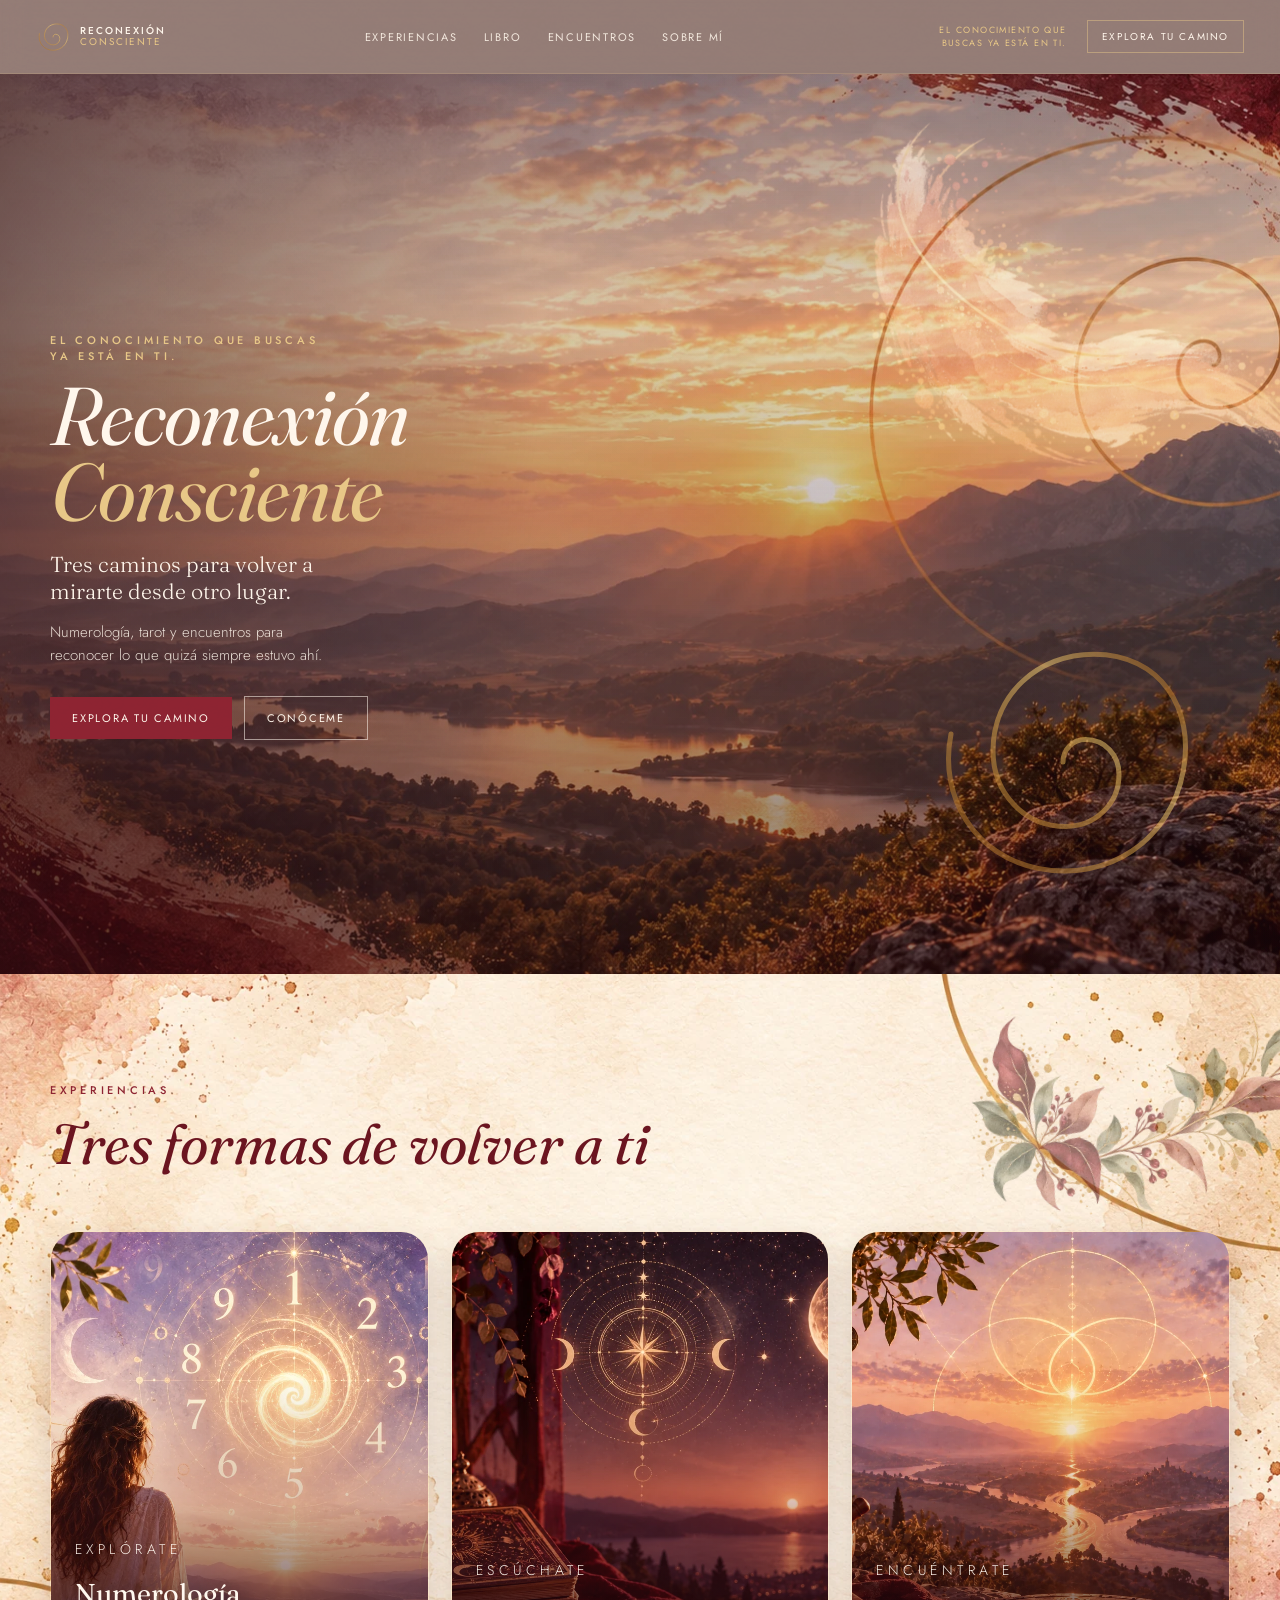
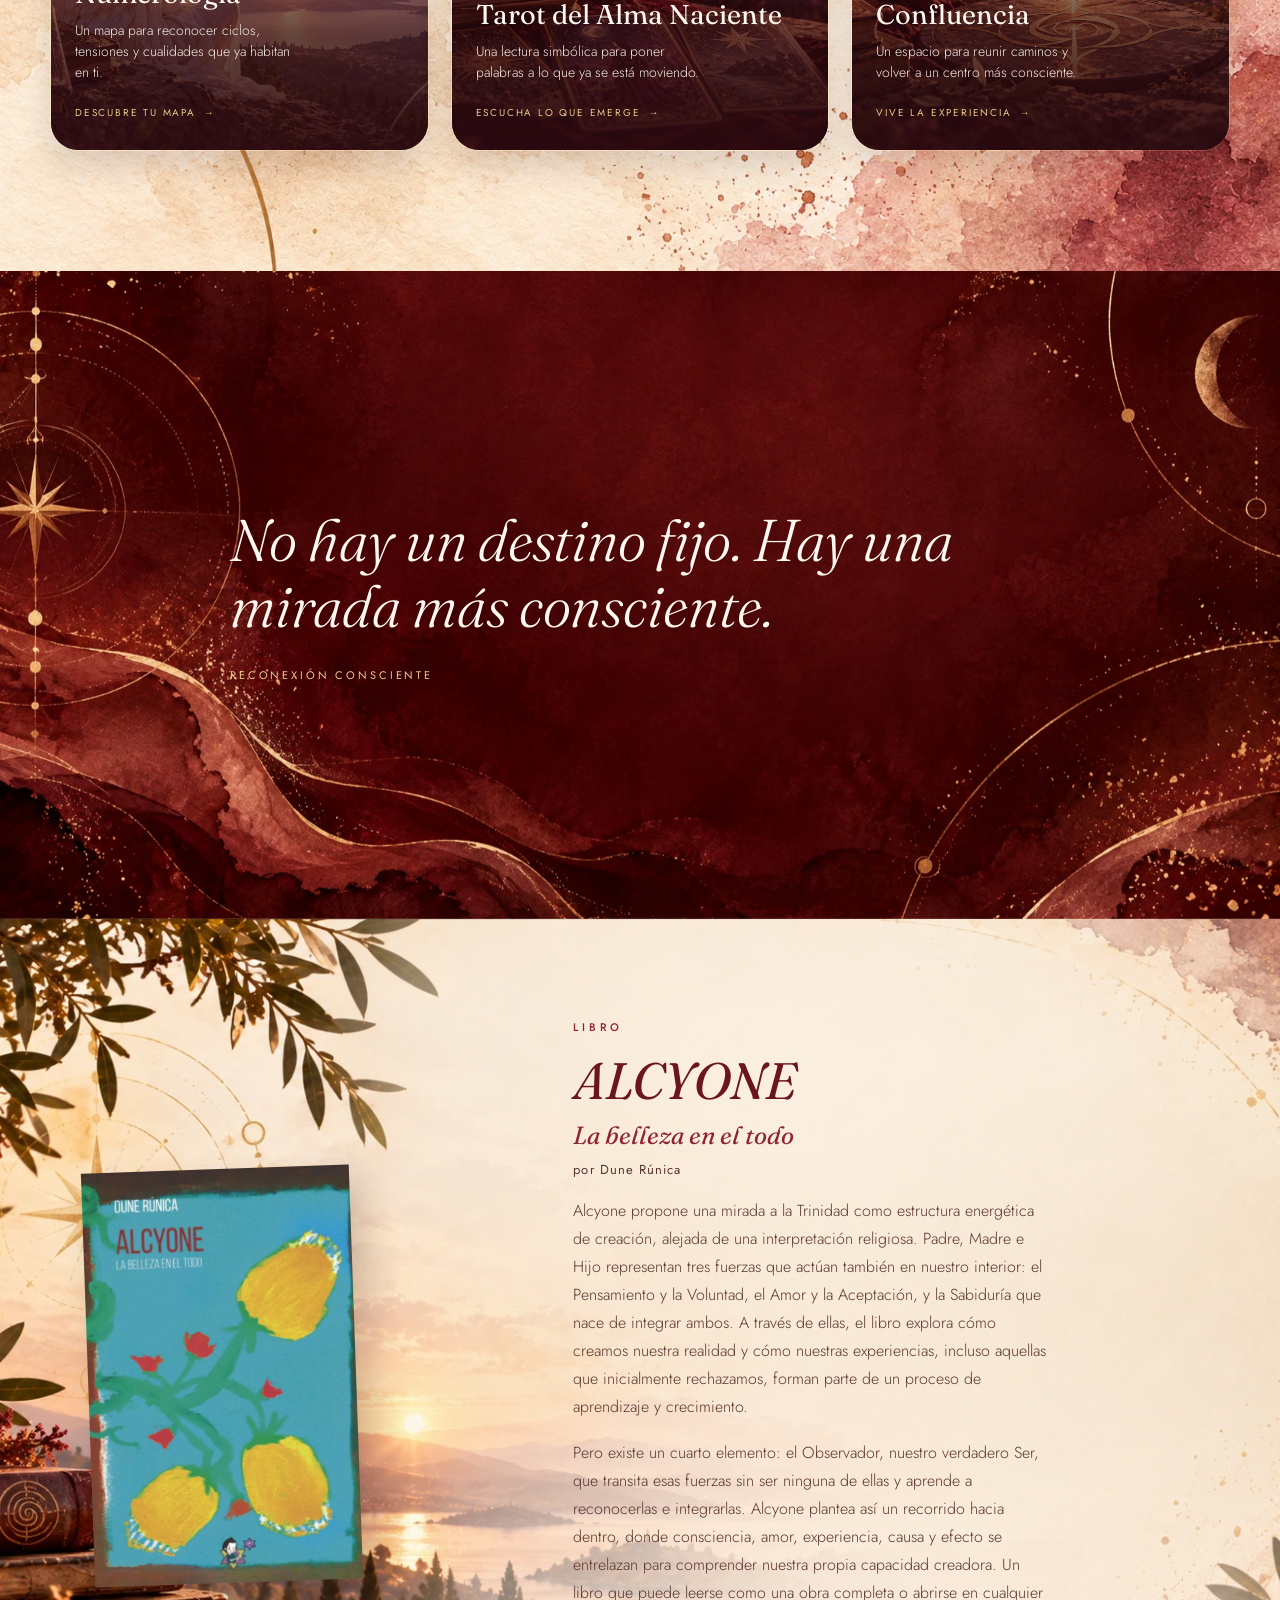
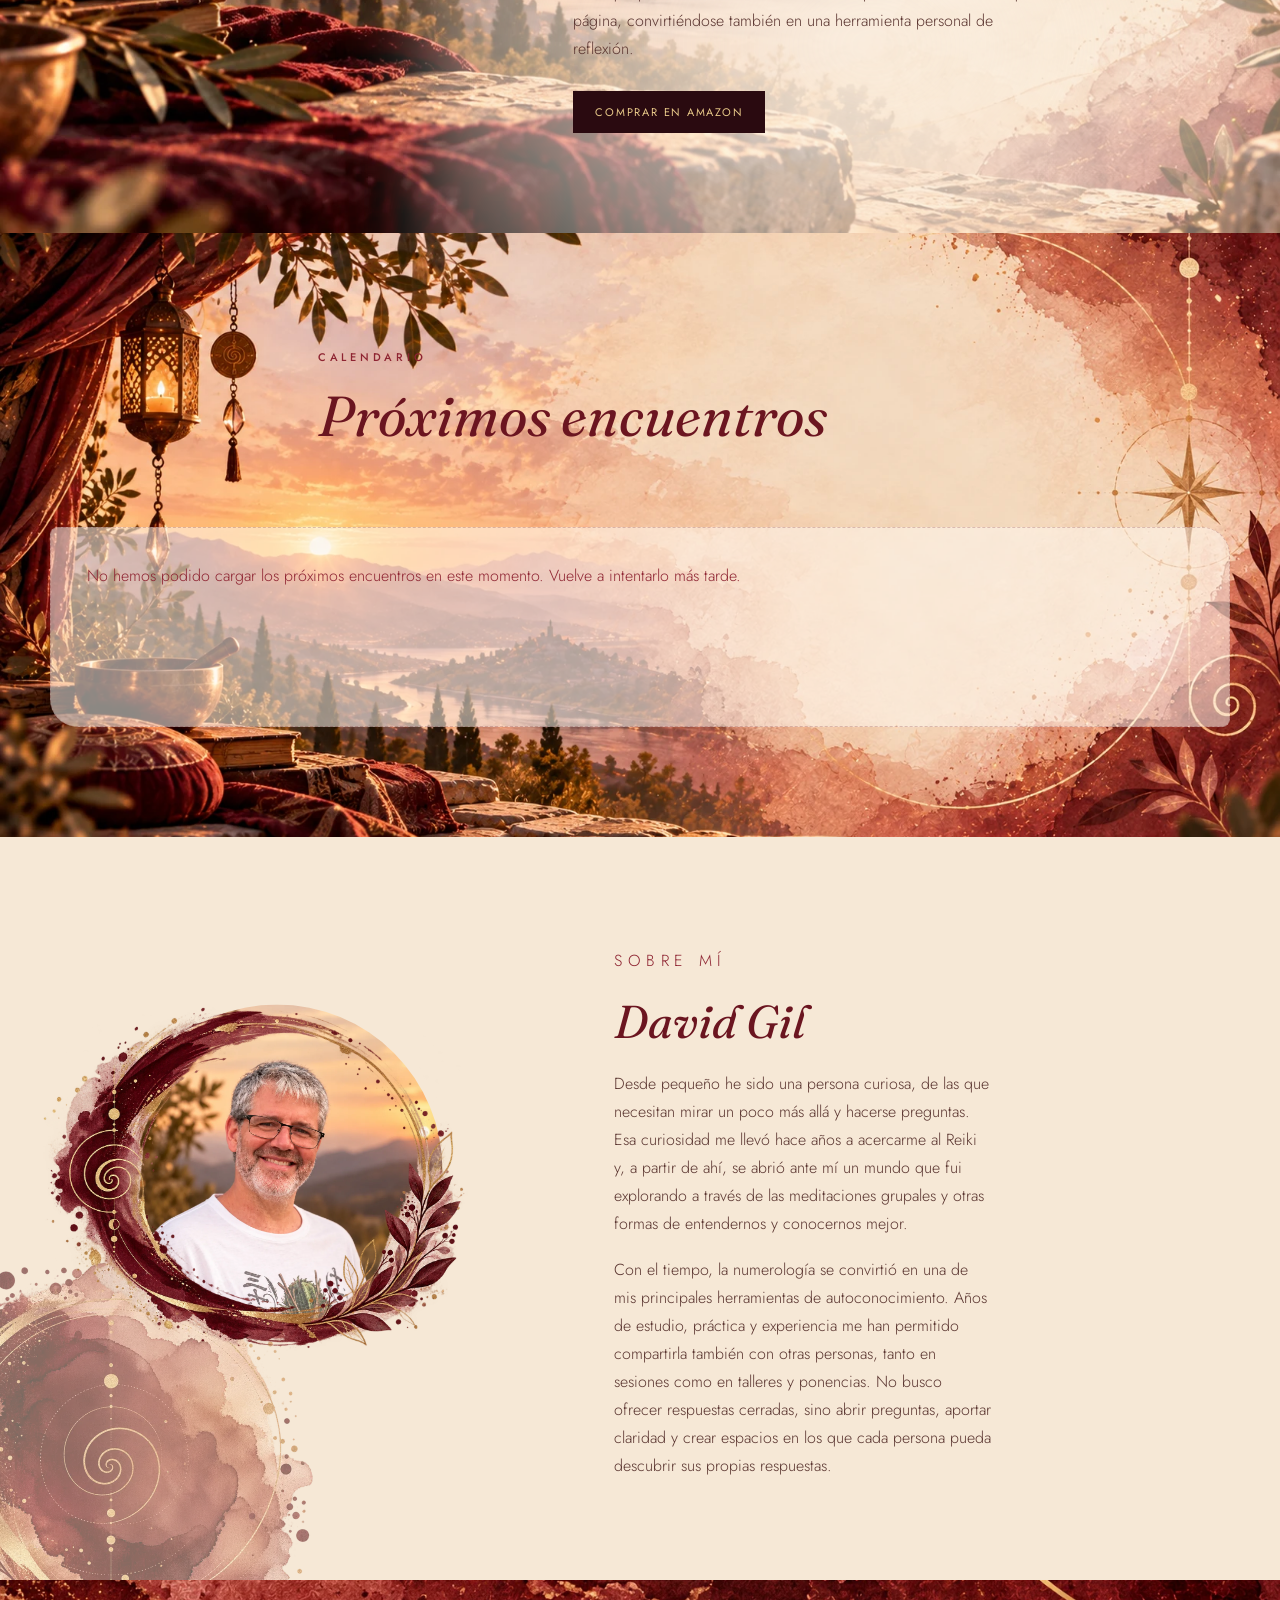
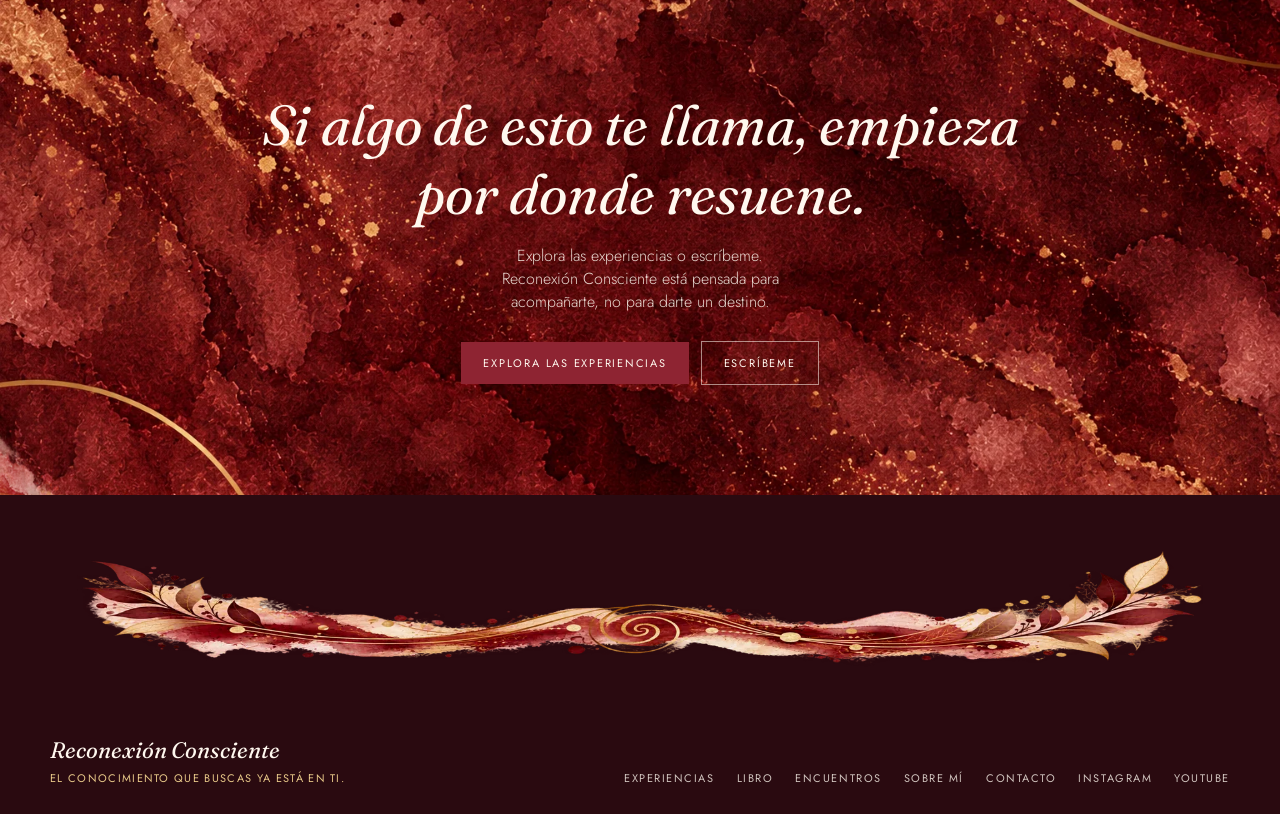
==== commit b387fc54: "feat(events): connect home to public event experience Co-authored-by: Cursor <cursoragent@cursor.com" ====
--- a/index.html
+++ b/index.html
@@ -159,9 +159,7 @@
       <p class="rc-visually-hidden">Cargando próximos encuentros…</p>
     </div>
     <div class="rc-events-more-wrap" data-events-more hidden>
-      <button type="button" class="rc-btn rc-btn-ghost rc-events-more" data-action="ver-mas-eventos" disabled aria-disabled="true">
-        Ver más eventos
-      </button>
+      <a class="rc-btn rc-btn-ghost rc-events-more" href="/eventos">Ver más eventos</a>
     </div>
   </section>
 
--- a/rc-home.css
+++ b/rc-home.css
@@ -754,7 +754,7 @@
   border-radius:8px 32px 8px 32px;
 }
 
-.rc-event:has(> .rc-btn-gold){
+.rc-event:has(> .rc-event-actions){
   grid-template-columns:minmax(12rem, 13.5rem) minmax(0, 1fr) auto;
 }
 
@@ -762,7 +762,7 @@
   grid-template-columns:96px minmax(12rem, 13.5rem) minmax(0, 1fr);
 }
 
-.rc-event:has(.rc-event-media):has(> .rc-btn-gold){
+.rc-event:has(.rc-event-media):has(> .rc-event-actions){
   grid-template-columns:96px minmax(12rem, 13.5rem) minmax(0, 1fr) auto;
 }
 
@@ -841,13 +841,36 @@
   border:1px solid var(--rc-gold);
   color:var(--rc-burgundy-deep);
   white-space:nowrap;
-  justify-self:end;
-  align-self:center;
 }
 
 .rc-event .rc-btn-gold:hover{
   background:var(--rc-gold-soft);
   color:var(--rc-burgundy-deep);
+}
+
+.rc-event-actions{
+  display:flex;
+  flex-direction:column;
+  gap:10px;
+  align-items:stretch;
+  justify-self:end;
+}
+
+.rc-event-actions .rc-btn{
+  text-align:center;
+  justify-content:center;
+}
+
+.rc-event-link{
+  color:var(--rc-gold-soft);
+  border-color:rgba(232,201,137,.4);
+  background:transparent;
+  white-space:nowrap;
+}
+
+.rc-event-link:hover{
+  color:var(--rc-foam);
+  border-color:rgba(232,201,137,.7);
 }
 
 .rc-event.rc-event-skeleton{
@@ -915,11 +938,20 @@
   justify-content:center;
 }
 
+.rc-events-more-wrap[hidden]{
+  display:none !important;
+}
+
 .rc-events-more{
   color:var(--rc-burgundy);
   border-color:rgba(107,21,32,.35);
-  opacity:.72;
-  cursor:not-allowed;
+  text-decoration:none;
+}
+
+.rc-events-more:hover{
+  color:var(--rc-burgundy-deep);
+  border-color:rgba(107,21,32,.55);
+  background:rgba(255,248,239,.35);
 }
 
 .rc-visually-hidden{
@@ -932,6 +964,481 @@
   clip:rect(0,0,0,0);
   white-space:nowrap;
   border:0;
+}
+
+/* Shell público /eventos (fase 3A — placeholder) */
+.rc-events-page .rc-header{
+  background:rgba(42,10,16,.92);
+}
+
+.rc-events-shell{
+  width:min(1180px, calc(100% - 48px));
+  margin:0 auto;
+  padding:72px 0 96px;
+  min-height:48vh;
+}
+
+.rc-events-shell .rc-section-head{
+  padding:0 0 10px;
+}
+
+.rc-events-shell h1{
+  font-family:var(--rc-serif);
+  font-weight:400;
+  font-size:clamp(2rem, 4vw, 2.8rem);
+  color:var(--rc-burgundy);
+  line-height:1.2;
+  margin:0;
+}
+
+.rc-events-shell .rc-kicker{
+  color:var(--rc-wine);
+  margin-bottom:10px;
+}
+
+.rc-events-page-list{
+  display:grid;
+  gap:28px;
+}
+
+.rc-events-card{
+  display:grid;
+  grid-template-columns:200px minmax(0, 1fr);
+  gap:28px 32px;
+  align-items:stretch;
+  padding:28px;
+  background:linear-gradient(135deg, rgba(42,10,16,.88) 0%, rgba(107,21,32,.72) 100%);
+  border:1px solid rgba(212,162,76,.36);
+  border-radius:10px 36px 10px 36px;
+  color:var(--rc-foam);
+}
+
+.rc-events-card.is-featured{
+  box-shadow:inset 0 0 0 1px rgba(212,162,76,.32);
+}
+
+.rc-events-card-media{
+  width:200px;
+  height:280px;
+  max-width:100%;
+  display:flex;
+  align-items:center;
+  justify-content:center;
+  border-radius:8px 22px 8px 22px;
+  border:1px solid rgba(212,162,76,.35);
+  background:rgba(42,10,16,.45);
+  overflow:hidden;
+}
+
+.rc-events-card-media img{
+  width:100%;
+  height:100%;
+  object-fit:contain;
+  object-position:center;
+  display:block;
+}
+
+.rc-events-card-media.is-empty{
+  min-height:200px;
+  border-style:dashed;
+  border-color:rgba(232,201,137,.22);
+  background:rgba(42,10,16,.28);
+}
+
+.rc-events-card-body{
+  min-width:0;
+  max-width:34rem;
+}
+
+.rc-events-card-meta{
+  display:flex;
+  flex-wrap:wrap;
+  align-items:center;
+  gap:8px 12px;
+  margin-bottom:10px;
+}
+
+.rc-events-card-type{
+  font-size:10px;
+  letter-spacing:.22em;
+  text-transform:uppercase;
+  color:var(--rc-gold-soft);
+}
+
+.rc-events-card-badge,
+.rc-events-card-status{
+  display:inline-block;
+  padding:2px 8px;
+  border:1px solid rgba(212,162,76,.55);
+  border-radius:999px;
+  font-size:9px;
+  letter-spacing:.14em;
+  text-transform:uppercase;
+  color:var(--rc-gold-soft);
+}
+
+.rc-events-card-date{
+  display:block;
+  font-family:var(--rc-serif);
+  font-style:italic;
+  font-size:1.45rem;
+  color:var(--rc-gold-soft);
+  line-height:1.2;
+}
+
+.rc-events-card-time{
+  margin:4px 0 12px;
+  font-size:14px;
+  font-weight:300;
+  color:rgba(255,248,239,.88);
+}
+
+.rc-events-card h2{
+  font-family:var(--rc-serif);
+  font-weight:400;
+  font-size:clamp(1.45rem, 2.4vw, 1.85rem);
+  color:var(--rc-foam);
+  margin:0 0 12px;
+  line-height:1.25;
+}
+
+.rc-events-card-desc{
+  margin:0 0 14px;
+  max-width:58ch;
+  font-weight:300;
+  font-size:15px;
+  line-height:1.65;
+  color:rgba(255,248,239,.92);
+}
+
+.rc-events-card-place{
+  margin:0 0 20px;
+  font-size:14px;
+  font-weight:300;
+  color:rgba(232,201,137,.92);
+  line-height:1.5;
+}
+
+.rc-events-card-actions{
+  display:flex;
+  flex-wrap:wrap;
+  gap:12px;
+  align-items:center;
+}
+
+.rc-events-card-actions .rc-btn-gold{
+  background:var(--rc-gold);
+  border:1px solid var(--rc-gold);
+  color:var(--rc-burgundy-deep);
+}
+
+.rc-events-card-actions .rc-btn-gold:hover{
+  background:var(--rc-gold-soft);
+  color:var(--rc-burgundy-deep);
+}
+
+.rc-events-card-actions .rc-events-card-link{
+  color:var(--rc-gold-soft);
+  border-color:rgba(232,201,137,.4);
+  background:transparent;
+}
+
+.rc-events-card-actions .rc-events-card-link:hover{
+  color:var(--rc-foam);
+  border-color:rgba(232,201,137,.7);
+}
+
+.rc-events-page-empty{
+  margin:0;
+  padding:36px;
+  border:1px dashed rgba(107,21,32,.28);
+  border-radius:8px 28px 8px 28px;
+  font-weight:300;
+  color:var(--rc-burgundy);
+  background:rgba(255,248,239,.55);
+}
+
+.rc-events-page-error{color:var(--rc-wine);}
+
+.rc-events-card-skeleton{pointer-events:none;min-height:220px;}
+.rc-events-card-media.is-skel,
+.rc-events-skel-line{
+  border-radius:6px;
+  background:linear-gradient(
+    90deg,
+    rgba(255,248,239,.08) 0%,
+    rgba(232,201,137,.18) 50%,
+    rgba(255,248,239,.08) 100%
+  );
+  background-size:200% 100%;
+  animation:rc-event-shimmer 1.4s ease-in-out infinite;
+}
+.rc-events-card-media.is-skel{
+  width:200px;
+  height:280px;
+  border-radius:8px 22px 8px 22px;
+}
+.rc-events-skel-line{height:14px;width:100%;max-width:420px;margin-bottom:12px;}
+.rc-events-skel-line.short{width:88px;height:10px;}
+.rc-events-skel-line.mid{width:55%;max-width:240px;height:1.4rem;}
+.rc-events-skel-line.long{width:90%;max-width:480px;height:48px;}
+
+@media (prefers-reduced-motion: reduce){
+  .rc-events-card-media.is-skel,
+  .rc-events-skel-line{animation:none;}
+}
+
+@media (max-width:900px){
+  .rc-events-card{
+    grid-template-columns:160px minmax(0, 1fr);
+    gap:20px;
+    padding:22px;
+  }
+  .rc-events-card-media,
+  .rc-events-card-media.is-skel{
+    width:160px;
+    height:220px;
+  }
+}
+
+@media (max-width:700px){
+  .rc-events-shell{padding:48px 0 72px;}
+  .rc-events-shell .rc-section-head{padding:0 0 12px;}
+  .rc-events-card{
+    grid-template-columns:1fr;
+    gap:18px;
+    border-radius:10px 28px 10px 28px;
+  }
+  .rc-events-card-body{max-width:none;}
+  .rc-events-card-media,
+  .rc-events-card-media.is-skel{
+    width:min(220px, 70%);
+    height:auto;
+    aspect-ratio:3 / 4;
+  }
+  .rc-events-card-actions .rc-btn{width:100%;justify-content:center;}
+}
+
+/* Modal detalle de evento (fase 3C) */
+html.rc-events-modal-open,
+body.rc-events-modal-open{
+  overflow:hidden;
+}
+
+.rc-events-modal{
+  position:fixed;
+  inset:0;
+  z-index:80;
+  display:flex;
+  align-items:center;
+  justify-content:center;
+  padding:24px 16px;
+}
+
+.rc-events-modal[hidden]{display:none !important;}
+
+.rc-events-modal-backdrop{
+  position:absolute;
+  inset:0;
+  background:rgba(24,6,10,.72);
+  backdrop-filter:blur(6px);
+}
+
+.rc-events-modal-panel{
+  position:relative;
+  z-index:1;
+  width:min(980px, 100%);
+  max-height:min(92vh, 900px);
+  overflow:auto;
+  background:linear-gradient(160deg, #FBF1E4 0%, #F3E0CB 100%);
+  color:var(--rc-ink);
+  border:1px solid rgba(107,21,32,.18);
+  border-radius:12px 36px 12px 36px;
+  box-shadow:0 24px 60px rgba(20,4,8,.35);
+  padding:18px 22px 28px;
+}
+
+.rc-events-modal-toolbar{
+  display:flex;
+  justify-content:flex-end;
+  align-items:center;
+  gap:12px;
+  margin-bottom:8px;
+}
+
+.rc-events-modal-x{
+  appearance:none;
+  border:0;
+  background:transparent;
+  color:var(--rc-burgundy);
+  font-size:1.8rem;
+  line-height:1;
+  width:40px;
+  height:40px;
+  cursor:pointer;
+  border-radius:8px;
+}
+
+.rc-events-modal-x:hover,
+.rc-events-modal-x:focus-visible{
+  background:rgba(107,21,32,.08);
+  outline:2px solid rgba(212,162,76,.7);
+  outline-offset:2px;
+}
+
+.rc-events-modal-cerrar{
+  appearance:none;
+  border:0;
+  background:transparent;
+  color:var(--rc-wine);
+  font-family:var(--rc-sans);
+  font-size:13px;
+  letter-spacing:.08em;
+  text-transform:uppercase;
+  cursor:pointer;
+  padding:8px 4px;
+}
+
+.rc-events-modal-cerrar:hover,
+.rc-events-modal-cerrar:focus-visible{
+  color:var(--rc-burgundy);
+  outline:2px solid rgba(212,162,76,.7);
+  outline-offset:2px;
+}
+
+.rc-events-modal-loading,
+.rc-events-modal-state{
+  padding:36px 12px 28px;
+  text-align:center;
+}
+
+.rc-events-modal-state h2{
+  font-family:var(--rc-serif);
+  font-weight:400;
+  color:var(--rc-burgundy);
+  margin:0 0 12px;
+}
+
+.rc-events-modal-state p{
+  margin:0 0 22px;
+  font-weight:300;
+  color:var(--rc-ink-soft);
+}
+
+.rc-events-modal-layout{
+  display:grid;
+  grid-template-columns:minmax(200px, 260px) minmax(0, 1fr);
+  gap:28px 32px;
+  align-items:start;
+}
+
+.rc-events-modal-media{
+  width:100%;
+  max-width:260px;
+  aspect-ratio:3 / 4;
+  display:flex;
+  align-items:center;
+  justify-content:center;
+  border-radius:8px 22px 8px 22px;
+  border:1px solid rgba(107,21,32,.18);
+  background:rgba(42,10,16,.08);
+  overflow:hidden;
+}
+
+.rc-events-modal-media img{
+  width:100%;
+  height:100%;
+  object-fit:contain;
+  object-position:center;
+}
+
+.rc-events-modal-media.is-empty{min-height:220px;}
+
+.rc-events-modal-copy{min-width:0;max-width:40rem;}
+
+.rc-events-modal-copy #rc-events-modal-title,
+.rc-events-modal-copy h2{
+  font-family:var(--rc-serif);
+  font-weight:400;
+  font-size:clamp(1.55rem, 2.6vw, 2rem);
+  color:var(--rc-burgundy);
+  margin:0 0 10px;
+  line-height:1.25;
+}
+
+.rc-events-modal-copy .rc-events-card-type,
+.rc-events-modal-copy .rc-events-card-badge{
+  color:var(--rc-wine);
+  border-color:rgba(107,21,32,.35);
+}
+
+.rc-events-modal-copy .rc-events-card-date{
+  color:var(--rc-burgundy);
+}
+
+.rc-events-modal-copy .rc-events-card-time{
+  color:var(--rc-ink-soft);
+}
+
+.rc-events-modal-row,
+.rc-events-modal-exps{
+  margin:0 0 8px;
+  font-size:14px;
+  font-weight:300;
+  color:var(--rc-ink-soft);
+  line-height:1.5;
+}
+
+.rc-events-modal-row span,
+.rc-events-modal-exps span{
+  display:inline-block;
+  min-width:5.5rem;
+  font-size:11px;
+  letter-spacing:.12em;
+  text-transform:uppercase;
+  color:var(--rc-wine);
+}
+
+.rc-events-modal-desc{
+  margin:16px 0 22px;
+  font-weight:300;
+  font-size:15px;
+  line-height:1.7;
+  color:var(--rc-ink);
+}
+
+.rc-events-modal-copy .rc-events-card-actions{
+  margin-top:8px;
+}
+
+.rc-events-modal-copy .rc-btn-gold{
+  background:var(--rc-gold);
+  border-color:var(--rc-gold);
+  color:var(--rc-burgundy-deep);
+}
+
+.rc-events-modal-secondary{
+  color:var(--rc-burgundy) !important;
+  border-color:rgba(107,21,32,.35) !important;
+  background:transparent !important;
+}
+
+@media (max-width:760px){
+  .rc-events-modal{padding:12px;align-items:flex-end;}
+  .rc-events-modal-panel{
+    max-height:94vh;
+    border-radius:18px 18px 0 0;
+    padding:12px 16px 24px;
+  }
+  .rc-events-modal-layout{grid-template-columns:1fr;gap:18px;}
+  .rc-events-modal-media{
+    max-width:220px;
+    margin:0 auto;
+  }
+  .rc-events-modal-copy .rc-events-card-actions .rc-btn{
+    width:100%;
+    justify-content:center;
+  }
 }
 
 /* ── About ── */
@@ -1221,8 +1728,8 @@
   .rc-events .rc-section-head{padding-left:72px;}
   .rc-event,
   .rc-event:has(.rc-event-media),
-  .rc-event:has(> .rc-btn-gold),
-  .rc-event:has(.rc-event-media):has(> .rc-btn-gold){
+  .rc-event:has(> .rc-event-actions),
+  .rc-event:has(.rc-event-media):has(> .rc-event-actions){
     grid-template-columns:1fr;
     column-gap:14px;
     row-gap:12px;
@@ -1234,6 +1741,7 @@
     height:auto;
     aspect-ratio:3 / 4;
   }
+  .rc-event-actions{justify-self:start;flex-direction:row;flex-wrap:wrap;}
   .rc-event .rc-btn-gold{justify-self:start;}
   .rc-event-skeleton-cta{justify-self:start;}
   .rc-hero-spiral{opacity:.28;}
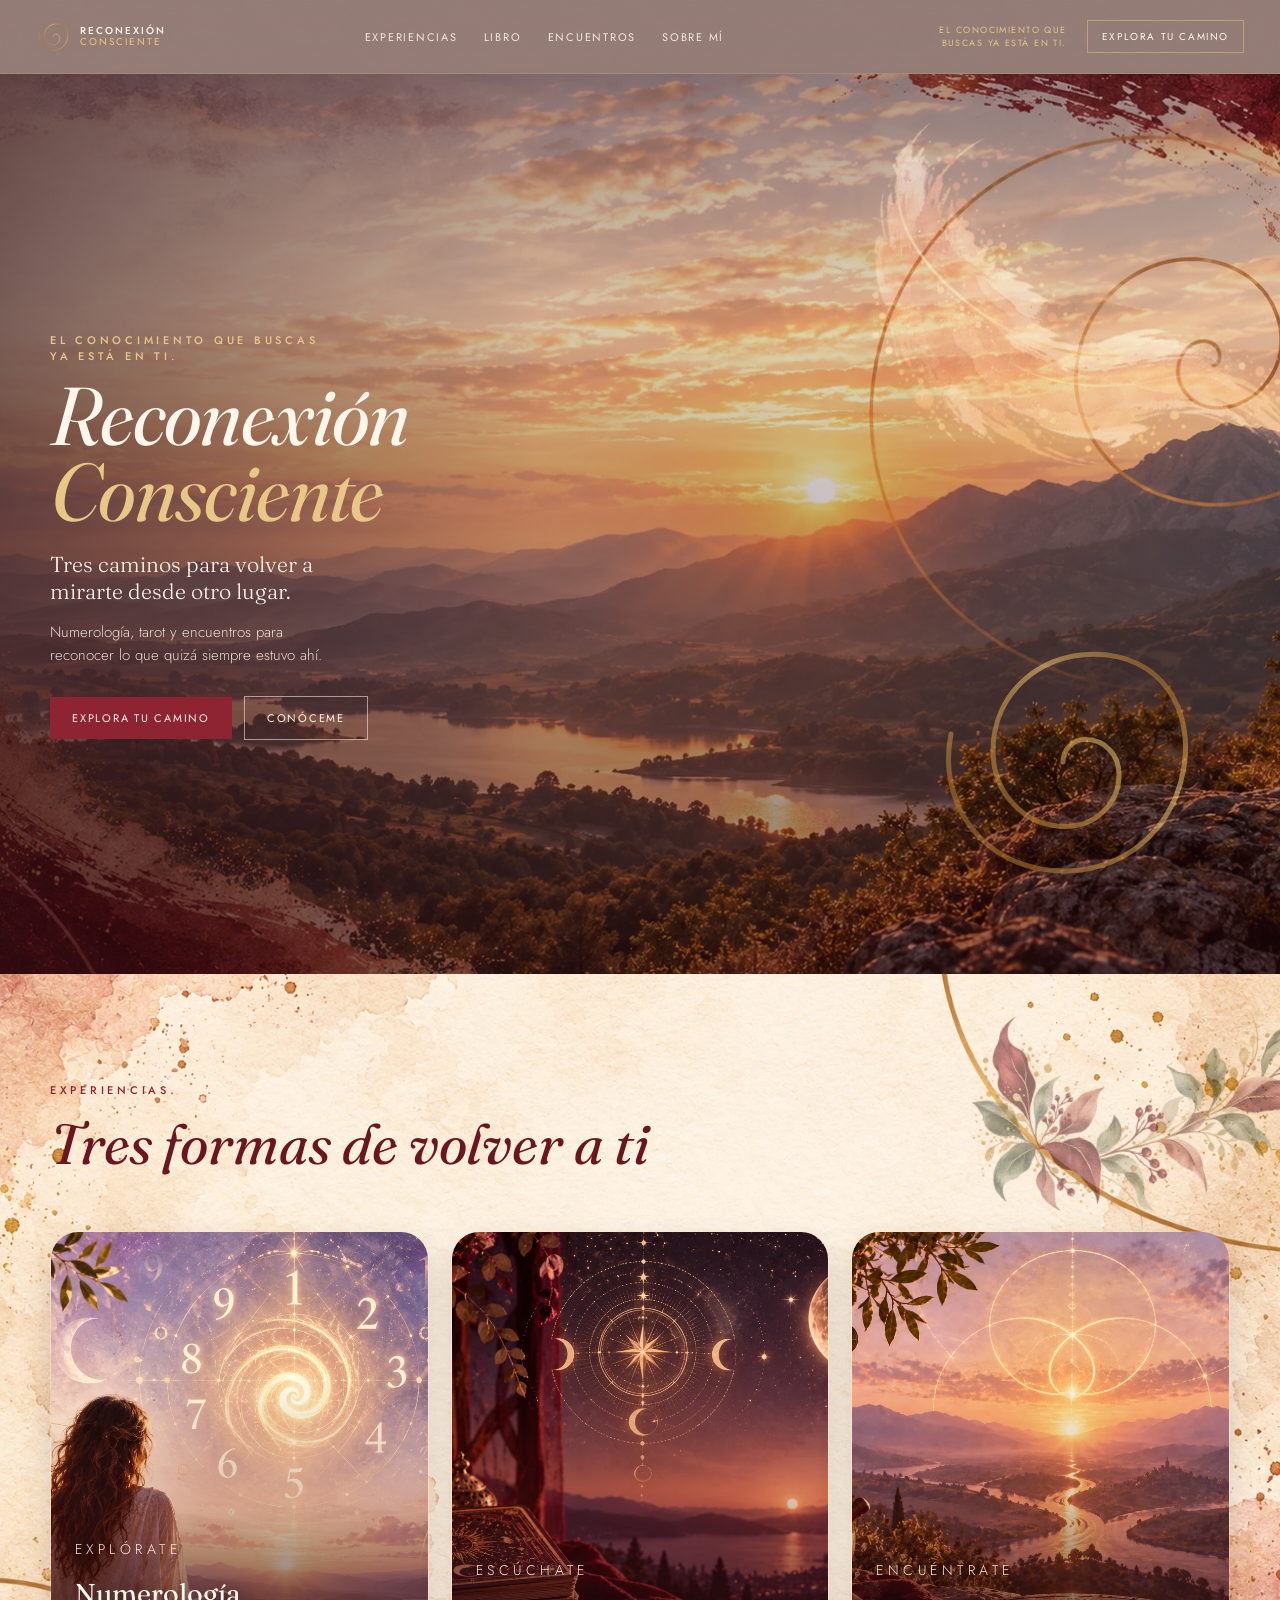
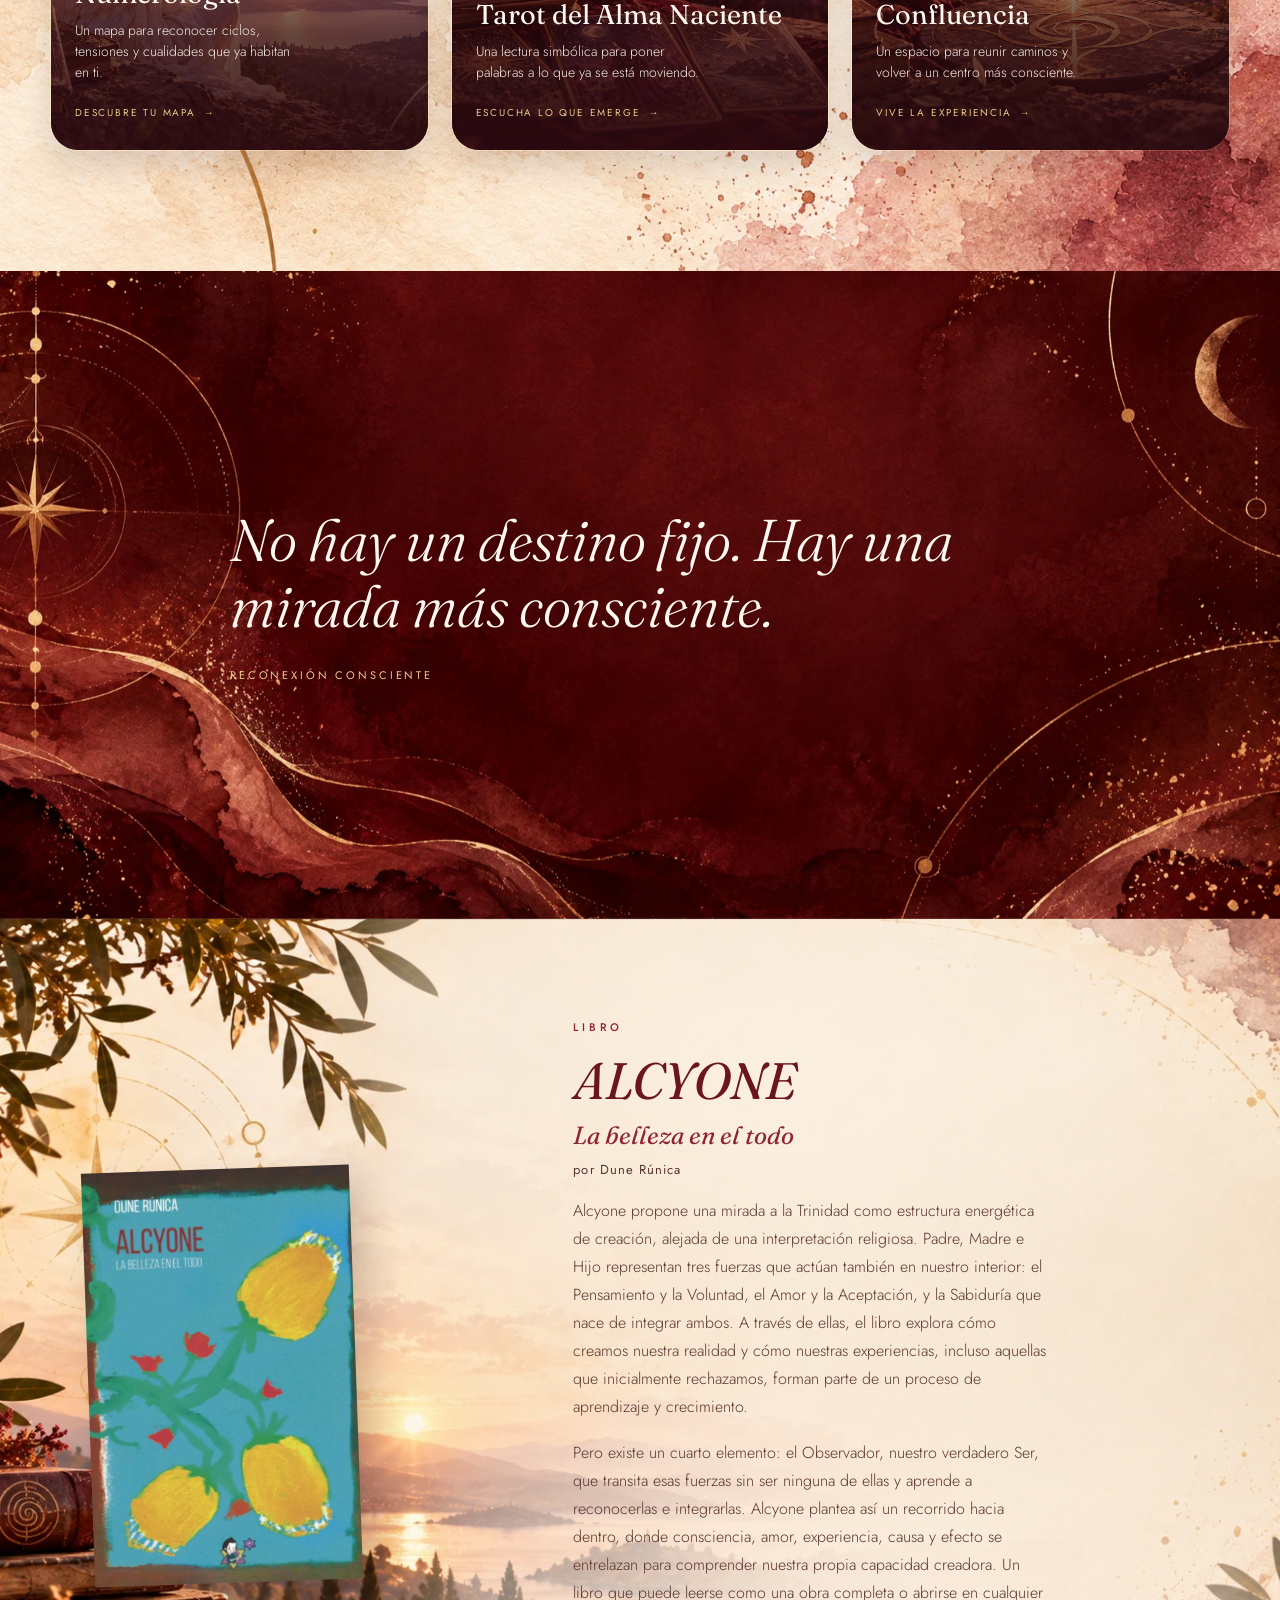
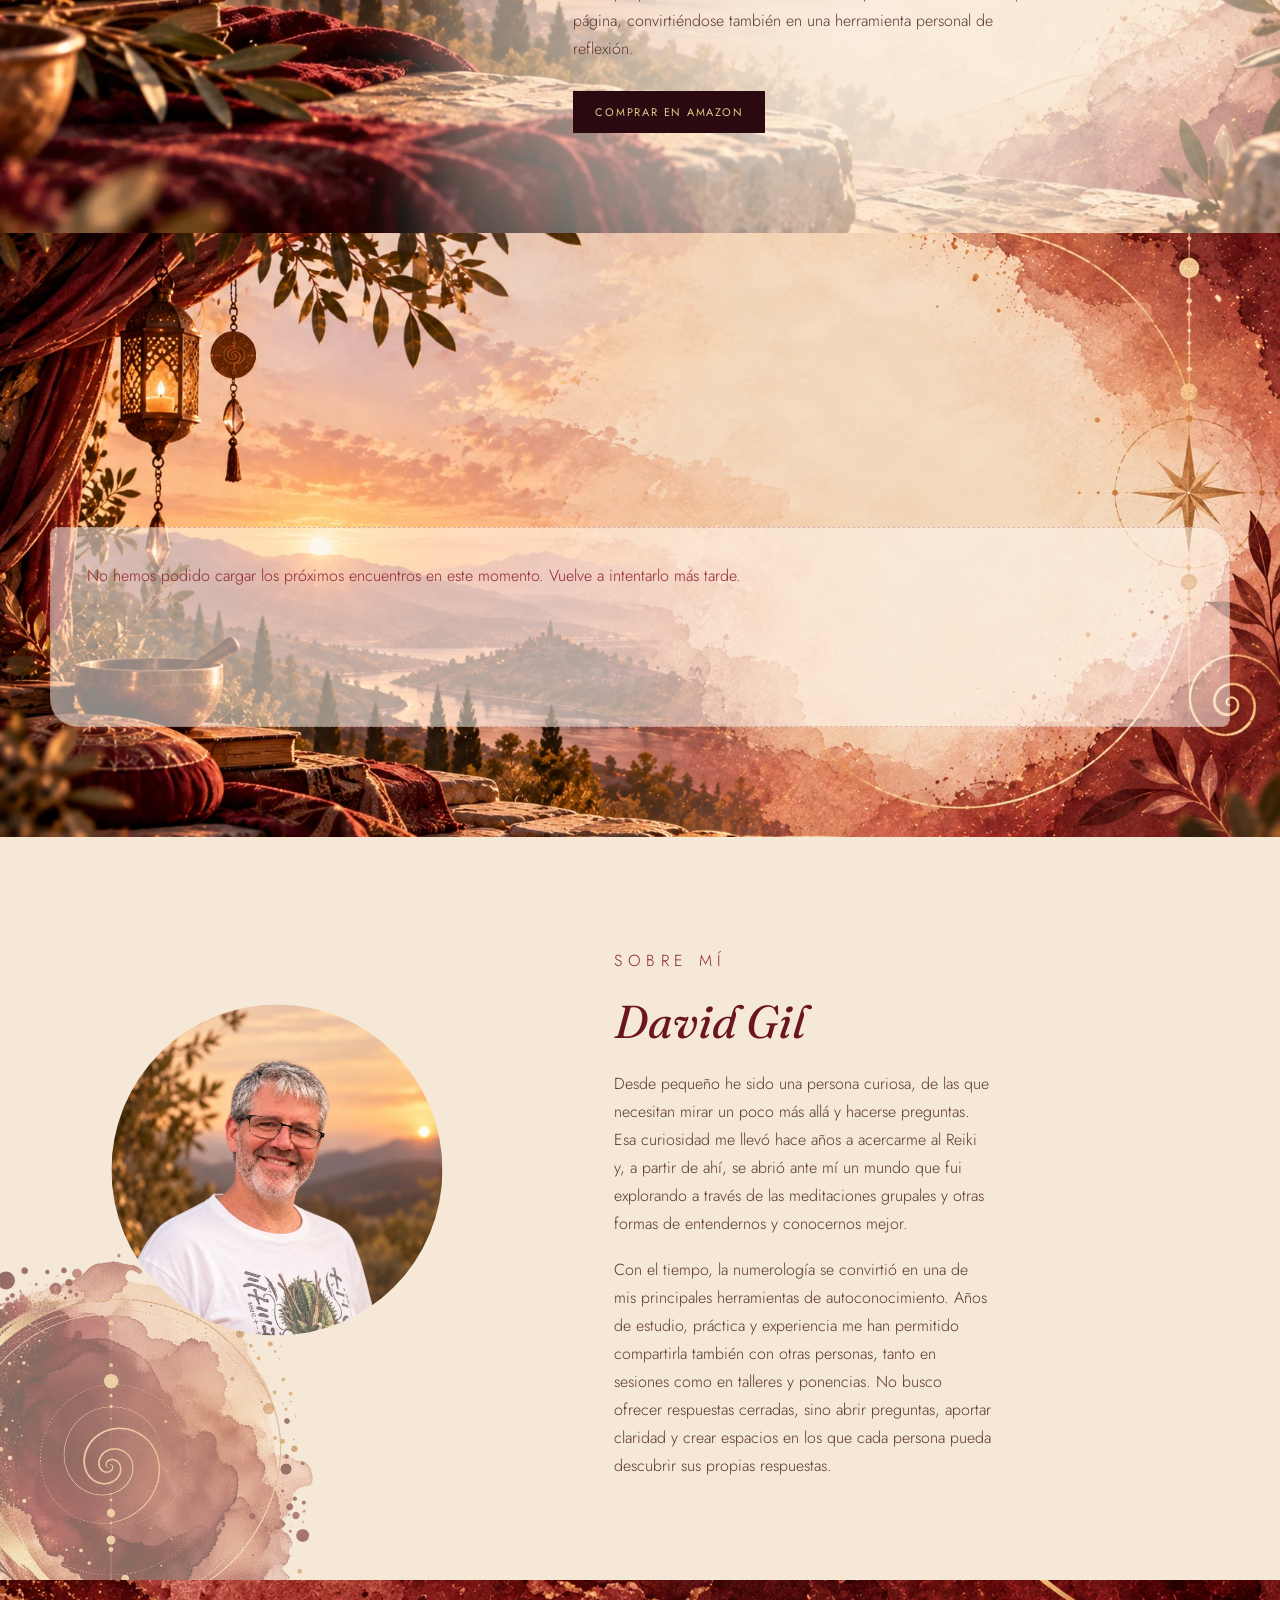
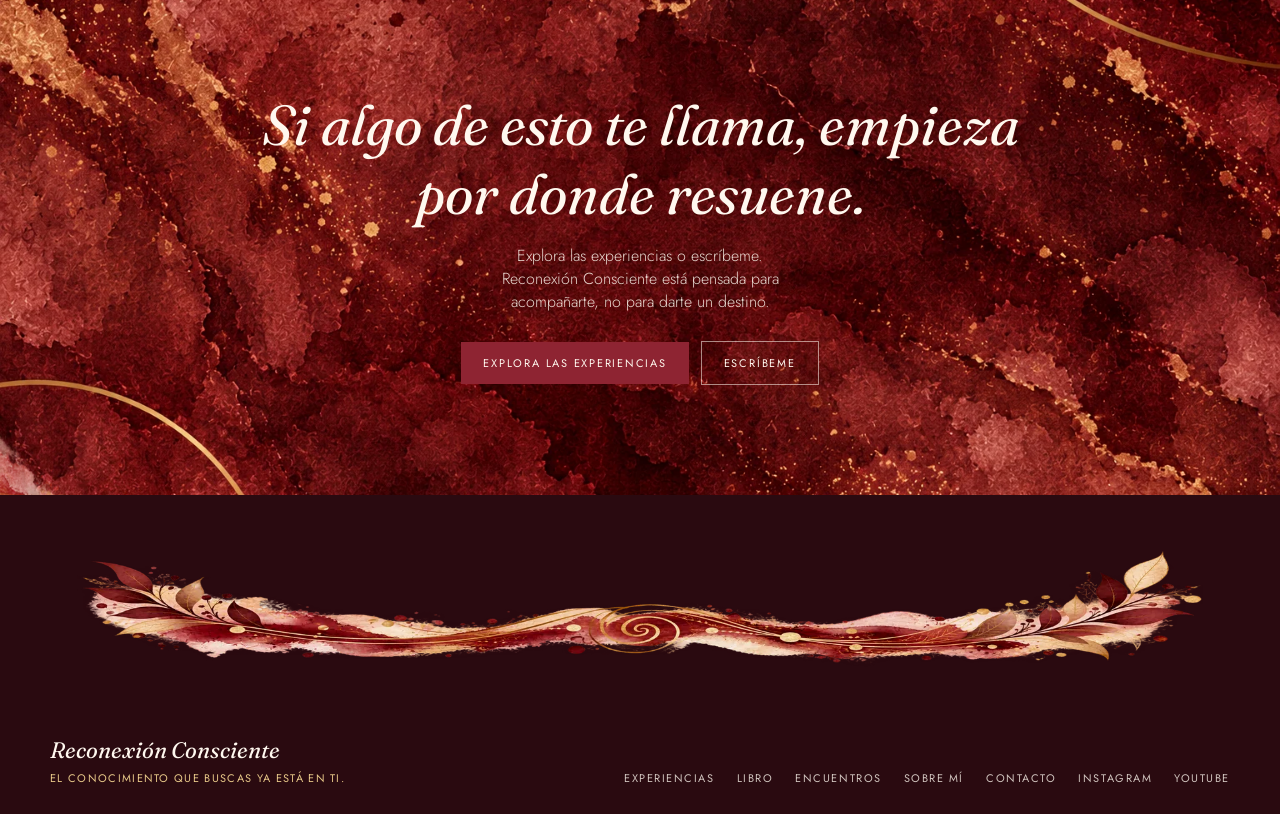
==== commit 7bee8984: "feat(events): open event detail modal from home Co-authored-by: Cursor <cursoragent@cursor.com>" ====
--- a/index.html
+++ b/index.html
@@ -260,6 +260,7 @@
   nodes.forEach(function(n){ io.observe(n); });
 })();
 </script>
-<script src="rc-eventos-home.js" defer></script>
+<script src="/rc-evento-detalle.js" defer></script>
+<script src="/rc-eventos-home.js" defer></script>
 </body>
 </html>
